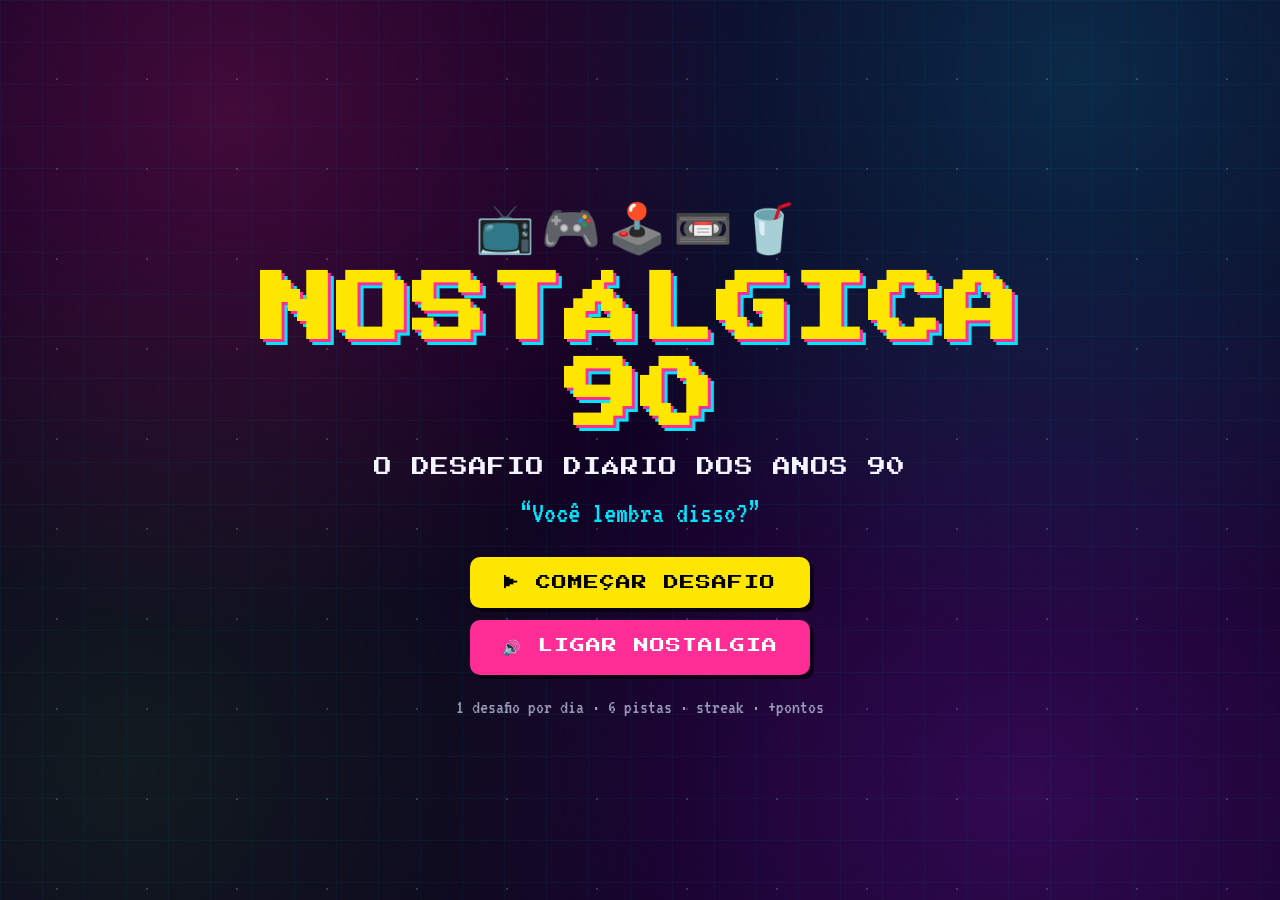
==== index.html @ d2daff8e "Evolucao Nostalgica 90: SPA completa, desafios.json fonte unica, Museu, audio, PWA, hero" ====
<!DOCTYPE html>
<html lang="pt-BR">
<head>
<meta charset="UTF-8">
<meta name="viewport" content="width=device-width, initial-scale=1.0, viewport-fit=cover">
<title>Nostálgica 90 — O desafio diário dos anos 90</title>
<meta name="description" content="Um desafio por dia: descubra o clássico dos anos 90 com o menor número de pistas. Volte todo dia pra manter sua sequência!">
<meta name="theme-color" content="#0d0120">
<meta name="apple-mobile-web-app-capable" content="yes">
<meta name="apple-mobile-web-app-status-bar-style" content="black-translucent">
<meta name="apple-mobile-web-app-title" content="Nostálgica 90">

<meta property="og:type" content="website">
<meta property="og:title" content="Nostálgica 90 — O desafio diário dos anos 90">
<meta property="og:description" content="Você lembra disso? 1 desafio por dia, 6 pistas, streak e muita nostalgia. Volte todo dia!">
<meta property="og:url" content="https://asilva-01.github.io/nostalgica90/">
<meta property="og:image" content="https://asilva-01.github.io/nostalgica90/assets/og-image.png">
<meta property="og:locale" content="pt_BR">
<meta name="twitter:card" content="summary_large_image">
<meta name="twitter:title" content="Nostálgica 90 — O desafio diário dos anos 90">
<meta name="twitter:description" content="Você lembra disso? 1 desafio por dia, 6 pistas, streak e muita nostalgia.">
<meta name="twitter:image" content="https://asilva-01.github.io/nostalgica90/assets/og-image.png">
<link rel="canonical" href="https://asilva-01.github.io/nostalgica90/">
<link rel="icon" type="image/png" href="assets/icons/icon-192.png">
<link rel="apple-touch-icon" href="assets/icons/icon-192.png">
<link rel="manifest" href="manifest.json">

<link rel="preconnect" href="https://fonts.googleapis.com">
<link rel="preconnect" href="https://fonts.gstatic.com" crossorigin>
<link href="https://fonts.googleapis.com/css2?family=Press+Start+2P&family=VT323&display=swap" rel="stylesheet">
<link rel="stylesheet" href="styles.css">
</head>
<body>
<div class="bg"></div>
<div class="bg-grid"></div>
<div class="bg-pixel"></div>

<!-- LOADING VHS -->
<div class="loading" id="loading">
  <div class="loading-conteudo">
    <div class="titulo">NOSTÁLGICA 90</div>
    <div class="sub">Carregando fita...</div>
    <div class="loading-barra"><div id="loadingBarra"></div></div>
    <div class="dica">📼 “Pelo” nos anos 90 era normal...</div>
  </div>
</div>

<!-- HERO -->
<section class="hero" id="hero">
  <div class="hero-emojis">📺🎮🕹️📼🥤</div>
  <h1 class="hero-logo">NOSTÁLGICA<br>90</h1>
  <p class="hero-sub">O DESAFIO DIÁRIO DOS ANOS 90</p>
  <p class="hero-tag">“Você lembra disso?”</p>
  <div class="hero-acoes">
    <button class="btn-hero btn-hero-primario" id="btnComecar">▶ COMEÇAR DESAFIO</button>
    <button class="btn-hero btn-hero-som" id="btnSom">🔊 LIGAR NOSTALGIA</button>
  </div>
  <div class="hero-badge">1 desafio por dia · 6 pistas · streak · +pontos</div>
</section>

<!-- APP -->
<main class="app hidden" id="app">
  <header class="topo">
    <div class="topo-logo" id="topoLogo" title="Nostálgica 90">🕹 NOSTÁLGICA</div>
    <div class="topo-controles">
      <button class="icone-btn ativo" id="btnSfxToggle" aria-pressed="true" aria-label="Efeitos sonoros" title="Efeitos">🔔</button>
      <button class="icone-btn" id="btnMusicaToggle" aria-pressed="false" aria-label="Música" title="Música">🎵</button>
      <button class="icone-btn ativo" id="btnCrt" aria-pressed="true" aria-label="Modo 90s" title="90s MODE">📺</button>
    </div>
  </header>

  <div class="stats">
    <div class="stat fogo"><b id="stSeq">0</b><small>🔥 seq</small></div>
    <div class="stat"><b id="stMax">0</b><small>melhor</small></div>
    <div class="stat"><b id="stJog">0</b><small>jogos</small></div>
    <div class="stat"><b id="stVit">0</b><small>acertos</small></div>
    <div class="stat"><b id="stPts">0</b><small>pontos</small></div>
  </div>

  <!-- JOGO -->
  <section class="card" id="secJogo">
    <div class="desafio-cabecalho">
      <span class="desafio-num" id="chaveDesafio">DESAFIO #1</span>
      <span class="cat-pill" id="catPill" style="color:#00e5ff">📺</span>
    </div>
    <div class="challenge-img" id="challengeImg" aria-label="Arte do desafio"></div>
    <div class="pontos-info">
      <span>🎯 Pontos desta pista:</span><span><b id="pontosPossiveis">100</b> pts</span>
    </div>
    <div class="pontos-barra"><div id="pontosBarra"></div></div>
    <div id="listaPistas"></div>

    <div class="feedback" id="respMsg"></div>
    <div class="entrada" id="areaJogo">
      <input type="text" id="campo" placeholder="Sua resposta..." autocomplete="off" autocapitalize="off" maxlength="40" aria-label="Sua resposta">
      <button class="btn btn-verde" onclick="Jogo.enviarResposta()">OK</button>
      <button class="btn btn-pular" onclick="Jogo.pularPista()">Próx. pista ➜</button>
    </div>
    <div class="botoes hidden" id="areaFim"></div>
    <div class="hidden" id="arquivoNav" style="margin-top:10px;text-align:center">
      <button class="btn btn-azul" onclick="Jogo.voltarHoje()">⬅ Voltar pro desafio de hoje</button>
    </div>
  </section>

  <p class="hidden" id="voltarAmanha" style="text-align:center;font-family:var(--font-retro);font-size:20px;color:var(--cinza);margin-bottom:10px">
    ⏰ Amanhã tem um novo desafio. Volte pra não perder a sequência! 🔥
  </p>

  <!-- SEQUÊNCIA -->
  <section class="card secao" id="secSemana">
    <div class="card-titulo">🔥 SUA SEQUÊNCIA</div>
    <div id="semana" class="semana"></div>
  </section>

  <!-- MUSEU -->
  <section class="card secao secao-aberta" id="secMuseu">
    <div class="secao-cab" onclick="Jogo.abrirSecao('secMuseu')">
      <div class="card-titulo" style="margin-bottom:0">🏛️ MUSEU DOS ANOS 90</div>
      <span class="seta">▶</span>
    </div>
    <div class="museu-grid" id="museuGrid" style="margin-top:10px"></div>
    <div class="museu-itens" id="museuItens"></div>
  </section>

  <!-- DESAFIOS ANTERIORES -->
  <section class="card secao" id="secArquivo">
    <div class="secao-cab" onclick="Jogo.abrirSecao('secArquivo')">
      <div class="card-titulo" style="margin-bottom:0">📼 DESAFIOS ANTERIORES</div>
      <span class="seta">▶</span>
    </div>
    <div class="filtros" id="filtros"></div>
    <div class="galeria" id="galeria"></div>
  </section>

  <div class="ad">Espaço reservado pra anúncios (AdSense)</div>
  <div class="rodape">
    <a href="speciais.html">🥊 Speciais</a> · <a href="jogar-de-novo.html">🎮 Jogar de novo</a> · <a href="novelas.html">📺 Novelas</a><br>
    Feito com 💜 e saudade dos anos 90
  </div>
</main>

<!-- MODAL MUSEU -->
<div class="modal-fundo hidden" id="modal" onclick="if(event.target===this)Jogo.fecharModal()">
  <div class="modal">
    <button class="fecha" onclick="Jogo.fecharModal()" aria-label="Fechar">✕</button>
    <div id="modalCorpo"></div>
  </div>
</div>

<div class="toast" id="toast"></div>

<script src="data.js"></script>
<script src="musica.js"></script>
<script src="som.js"></script>
<script src="efeitos.js"></script>
<script src="game.js"></script>
<script>
  if ('serviceWorker' in navigator) {
    window.addEventListener('load', function () {
      navigator.serviceWorker.register('service-worker.js').catch(function () {});
    });
  }
</script>
<script>
(function () {
  function montarMuseuGrid() {
    var box = document.getElementById("museuGrid");
    var dados = window.Dados.listaMuseu();
    box.innerHTML = "";
    dados.forEach(function (g) {
      box.innerHTML += '<div class="museu-cat" onclick="Jogo.mostrarMuseu(\'' + g.cat + '\')"><div class="e">' + g.emoji + '</div><div class="t">' + g.cat + '</div></div>';
    });
  }

  window.Dados.carregar().then(function () {
    montarMuseuGrid();
    window.Jogo.mostrarMuseu();
    window.Jogo.mostrarGaleria("TODOS");
    window.NostalgicaInit();
    // loading -> some
    var barra = document.getElementById("loadingBarra");
    barra.style.width = "100%";
    setTimeout(function () {
      var l = document.getElementById("loading");
      l.classList.add("sai");
      setTimeout(function () { l.remove(); }, 450);
    }, 350);
  });
})();
</script>
</body>
</html>
---- styles.css ----
/* ============================================================
   NOSTÁLGICA 90 — design system
   90s + brasileiro + nostálgico + moderno + premium
   ============================================================ */
:root {
  --bg: #0d0120;
  --bg2: #1a0b33;
  --roxo: #b026ff;
  --magenta: #ff2d95;
  --azul: #00e5ff;
  --verde: #39ff14;
  --amarelo: #ffe600;
  --branco: #f4f4ff;
  --cinza: #9a9ab8;
  --crt-risco: rgba(0, 0, 0, 0.22);
  --font-display: 'Press Start 2P', 'Courier New', monospace;
  --font-retro: 'VT323', 'Courier New', monospace;
  --font-ui: 'Segoe UI', system-ui, -apple-system, Roboto, sans-serif;
  --sombra-neon: 0 0 12px rgba(0, 229, 255, 0.35);
}

* { margin: 0; padding: 0; box-sizing: border-box; }
html { -webkit-text-size-adjust: 100%; }
html, body { height: 100%; }
body {
  font-family: var(--font-ui);
  background: var(--bg);
  color: var(--branco);
  overflow-x: hidden;
  line-height: 1.45;
}
body.sem-crt .camada-crt, body.sem-crt .scanlines { display: none; }

a { color: var(--azul); text-decoration: none; }
a:hover { text-decoration: underline; }
.hidden { display: none !important; }
button { font-family: inherit; }

/* ---------- BACKGROUND em camadas ---------- */
.bg { position: fixed; inset: 0; z-index: -3; background: var(--bg); }
.bg::before {
  content: ""; position: absolute; inset: 0;
  background:
    radial-gradient(circle at 18% 12%, rgba(255, 45, 149, 0.22), transparent 40%),
    radial-gradient(circle at 84% 8%, rgba(0, 229, 255, 0.18), transparent 42%),
    radial-gradient(circle at 80% 88%, rgba(176, 38, 255, 0.22), transparent 45%),
    radial-gradient(circle at 10% 85%, rgba(57, 255, 20, 0.10), transparent 40%);
}
.bg-grid {
  position: fixed; inset: 0; z-index: -2; opacity: 0.35;
  background-image:
    linear-gradient(rgba(0, 229, 255, 0.12) 1px, transparent 1px),
    linear-gradient(90deg, rgba(0, 229, 255, 0.12) 1px, transparent 1px);
  background-size: 42px 42px;
}
.bg-pixel {
  position: fixed; inset: 0; z-index: -1; opacity: 0.5; pointer-events: none;
  background-image: radial-gradient(circle, rgba(255, 255, 255, 0.35) 1px, transparent 1.5px);
  background-size: 90px 90px;
  background-position: 12px 34px, 60px 20px;
  animation: flutuar 26s linear infinite;
}
@keyframes flutuar { from { background-position: 12px 34px, 60px 20px; } to { background-position: -78px -26px, -30px -40px; } }
.scanlines {
  position: fixed; inset: 0; z-index: 40; pointer-events: none;
  background: repeating-linear-gradient(0deg, var(--crt-risco) 0 1px, transparent 1px 3px);
  opacity: 0.35;
}
.vignette {
  position: fixed; inset: 0; z-index: 41; pointer-events: none;
  background: radial-gradient(ellipse at center, transparent 55%, rgba(0, 0, 0, 0.55) 100%);
}
.camada-crt {
  position: fixed; inset: 0; z-index: 39; pointer-events: none;
  background: repeating-linear-gradient(90deg, rgba(255, 45, 149, 0.03) 0 2px, transparent 2px 6px);
  mix-blend-mode: screen; opacity: 0.4;
}

/* ---------- LOADING VHS ---------- */
.loading {
  position: fixed; inset: 0; z-index: 2000; display: flex; align-items: center; justify-content: center;
  background: var(--bg); transition: opacity 0.4s;
}
.loading.sai { opacity: 0; pointer-events: none; }
.loading-conteudo { text-align: center; font-family: var(--font-display); width: min(320px, 82vw); }
.loading-conteudo .titulo { font-size: 20px; color: var(--amarelo); text-shadow: 2px 2px 0 var(--magenta); line-height: 1.6; margin-bottom: 14px; }
.loading-conteudo .sub { font-family: var(--font-retro); font-size: 22px; color: var(--azul); margin-bottom: 12px; }
.loading-barra {
  height: 18px; border: 2px solid var(--azul); border-radius: 6px; overflow: hidden;
  background: rgba(0, 0, 0, 0.5); box-shadow: var(--sombra-neon);
}
.loading-barra > div {
  height: 100%; width: 0; background: linear-gradient(90deg, var(--magenta), var(--amarelo), var(--verde));
  transition: width 0.3s;
}
.loading-conteudo .dica { font-family: var(--font-retro); font-size: 18px; color: var(--cinza); margin-top: 10px; }

/* ---------- HERO ---------- */
.hero {
  min-height: 100dvh; display: flex; flex-direction: column; align-items: center; justify-content: center;
  text-align: center; padding: 24px 16px; position: relative;
}
.hero-logo {
  font-family: var(--font-display);
  font-size: clamp(30px, 10vw, 74px);
  color: var(--amarelo);
  text-shadow: 3px 3px 0 var(--magenta), 6px 6px 0 var(--azul);
  line-height: 1.15; letter-spacing: 2px;
  animation: logoBrilho 2.4s ease-in-out infinite;
}
@keyframes logoBrilho { 0%,100% { filter: brightness(1); } 50% { filter: brightness(1.22); } }
.hero-sub {
  font-family: var(--font-display); font-size: clamp(11px, 3.4vw, 18px);
  color: var(--branco); margin-top: 14px; letter-spacing: 1px;
}
.hero-tag { font-family: var(--font-retro); font-size: clamp(20px, 5vw, 30px); color: var(--azul); margin-top: 12px; }
.hero-emojis { font-size: clamp(30px, 8vw, 48px); margin: 16px 0 6px; letter-spacing: 6px; }
.hero-acoes { display: grid; gap: 12px; width: min(340px, 88vw); margin-top: 22px; }
.btn-hero {
  font-family: var(--font-display); font-size: clamp(12px, 3vw, 15px);
  border: none; border-radius: 10px; padding: 18px 12px; cursor: pointer;
  text-transform: uppercase; letter-spacing: 1px; width: 100%;
  box-shadow: 4px 4px 0 rgba(0, 0, 0, 0.6); transition: transform 0.08s;
}
.btn-hero:active { transform: translate(2px, 2px); box-shadow: 2px 2px 0 rgba(0, 0, 0, 0.6); }
.btn-hero-primario { background: var(--amarelo); color: #000; }
.btn-hero-som { background: var(--magenta); color: #fff; }
.hero-badge { font-family: var(--font-retro); font-size: 20px; color: var(--cinza); margin-top: 18px; }

/* ---------- APP SHELL ---------- */
.app { max-width: 720px; margin: 0 auto; padding: 14px 14px 70px; }
.topo { display: flex; align-items: center; justify-content: space-between; gap: 8px; margin-bottom: 10px; flex-wrap: wrap; }
.topo-logo {
  font-family: var(--font-display); font-size: clamp(12px, 3vw, 18px);
  color: var(--amarelo); text-shadow: 2px 2px 0 var(--magenta); cursor: pointer; line-height: 1.2;
}
.topo-controles { display: flex; gap: 6px; align-items: center; }
.icone-btn {
  width: 42px; height: 42px; border-radius: 10px; border: 2px solid var(--azul);
  background: rgba(0, 0, 0, 0.5); color: var(--branco); font-size: 18px; cursor: pointer;
  display: flex; align-items: center; justify-content: center; box-shadow: 2px 2px 0 var(--magenta);
}
.icone-btn.ativo { border-color: var(--verde); box-shadow: 2px 2px 0 var(--verde); }
.icone-btn[aria-pressed="true"] { border-color: var(--verde); box-shadow: 2px 2px 0 var(--verde); }

/* stats */
.stats { display: flex; gap: 6px; flex-wrap: wrap; margin-bottom: 12px; }
.stat { flex: 1; min-width: 84px; background: rgba(255, 255, 255, 0.06); border: 1px solid rgba(255, 255, 255, 0.16); border-radius: 10px; padding: 6px 8px; text-align: center; }
.stat b { display: block; font-family: var(--font-display); font-size: 17px; color: var(--azul); }
.stat.fogo b { color: var(--amarelo); }
.stat small { font-family: var(--font-retro); font-size: 17px; color: var(--cinza); }

/* ---------- CARDS ---------- */
.card {
  background: rgba(255, 255, 255, 0.05);
  border: 2px solid var(--azul); border-radius: 14px;
  box-shadow: var(--sombra-neon), inset 0 0 30px rgba(0, 0, 0, 0.35);
  padding: 16px; margin-bottom: 14px;
}
.card-titulo {
  font-family: var(--font-display); font-size: clamp(11px, 2.9vw, 15px);
  color: var(--amarelo); text-shadow: 2px 2px 0 var(--magenta); margin-bottom: 10px; line-height: 1.5;
}

/* ---------- CHALLENGE ---------- */
.desafio-cabecalho { display: flex; align-items: center; justify-content: space-between; gap: 8px; flex-wrap: wrap; margin-bottom: 10px; }
.desafio-num { font-family: var(--font-display); font-size: clamp(11px, 2.8vw, 14px); color: var(--magenta); }
.cat-pill {
  font-family: var(--font-retro); font-size: 18px; padding: 2px 12px; border-radius: 20px;
  border: 1px solid currentColor; background: rgba(0, 0, 0, 0.4);
}
.challenge-img {
  position: relative; border-radius: 12px; overflow: hidden; aspect-ratio: 16 / 9;
  display: flex; align-items: center; justify-content: center; margin-bottom: 12px;
  border: 2px solid rgba(255, 255, 255, 0.2);
}
.challenge-img .fundo { position: absolute; inset: 0; opacity: 0.85; }
.challenge-img .emoji { font-size: clamp(56px, 16vw, 110px); position: relative; z-index: 2; filter: drop-shadow(0 4px 0 rgba(0,0,0,0.35)); }
.challenge-img .scan { position: absolute; inset: 0; z-index: 3; background: repeating-linear-gradient(0deg, rgba(0,0,0,0.2) 0 1px, transparent 1px 3px); }
.challenge-img .sinal {
  position: absolute; top: 8px; left: 10px; z-index: 4; font-family: var(--font-display); font-size: 9px;
  color: var(--verde); text-shadow: 1px 1px 0 #000; letter-spacing: 1px;
}
.challenge-img .legenda {
  position: absolute; bottom: 8px; left: 0; right: 0; z-index: 4; text-align: center;
  font-family: var(--font-retro); font-size: 20px; color: #fff;
  background: rgba(0, 0, 0, 0.55); padding: 3px 8px;
}
.challenge-img .fallback {
  position: absolute; inset: 0; z-index: 3; display: flex; flex-direction: column; align-items: center; justify-content: center;
  background: rgba(0, 0, 0, 0.7); font-family: var(--font-display); color: var(--cinza); gap: 8px; font-size: 11px; text-align: center; padding: 12px;
}

/* pistas */
.pista-linha {
  border: 1px dashed rgba(255, 255, 255, 0.3); border-radius: 8px; padding: 8px 10px; margin: 6px 0;
  font-family: var(--font-retro); font-size: clamp(19px, 4.2vw, 25px); line-height: 1.25;
}
.pista-linha .n { color: var(--verde); font-weight: bold; }
.pista-linha.revelada { border-style: solid; border-color: rgba(255, 255, 255, 0.4); background: rgba(255, 255, 255, 0.05); }
.pista-linha.ativa { border-color: var(--amarelo); box-shadow: 0 0 10px rgba(255, 230, 0, 0.3); }
.pista-linha.vencida { border-color: var(--verde); background: rgba(57, 255, 20, 0.12); box-shadow: 0 0 12px rgba(57, 255, 20, 0.4); }
.pista-linha.perdida { border-color: var(--magenta); background: rgba(255, 45, 149, 0.1); }

/* pontos por pista */
.pontos-info { display: flex; align-items: center; justify-content: space-between; gap: 8px; margin: 8px 0; font-family: var(--font-retro); font-size: 19px; color: var(--cinza); }
.pontos-barra { height: 14px; border-radius: 8px; overflow: hidden; background: rgba(255, 255, 255, 0.1); border: 1px solid rgba(255, 255, 255, 0.2); }
.pontos-barra > div { height: 100%; width: 0; background: linear-gradient(90deg, var(--magenta), var(--amarelo), var(--verde)); transition: width 0.4s; }

/* resposta */
.entrada { display: flex; gap: 8px; margin-top: 12px; flex-wrap: wrap; }
.entrada input[type=text] {
  flex: 1; min-width: 150px; font-family: var(--font-retro); font-size: clamp(24px, 5vw, 30px);
  padding: 12px 14px; border-radius: 10px; border: 2px solid var(--roxo);
  background: rgba(0, 0, 0, 0.55); color: #fff; outline: none;
}
.entrada input[type=text]:focus { box-shadow: 0 0 12px rgba(176, 38, 255, 0.6); }
.btn {
  font-family: var(--font-display); font-size: 11px; padding: 13px 12px; border: none; border-radius: 10px;
  cursor: pointer; text-transform: uppercase; letter-spacing: 1px; box-shadow: 3px 3px 0 rgba(0, 0, 0, 0.5);
  min-height: 48px; transition: transform 0.08s;
}
.btn:active { transform: translate(2px, 2px); box-shadow: 1px 1px 0 rgba(0, 0, 0, 0.5); }
.btn:disabled { opacity: 0.4; cursor: not-allowed; transform: none; box-shadow: none; }
.btn-verde { background: var(--verde); color: #000; }
.btn-pular { background: #fff; color: #000; }
.btn-amarelo { background: var(--amarelo); color: #000; }
.btn-magenta { background: var(--magenta); color: #fff; }
.btn-azul { background: var(--azul); color: #000; }
.btn-whats { background: #25d366; color: #fff; }
.btn-telegram { background: #229ed9; color: #fff; }
.botoes { display: grid; gap: 9px; margin-top: 10px; }

/* feedback */
.feedback { text-align: center; padding: 6px 0; min-height: 1.8em; font-family: var(--font-retro); font-size: clamp(21px, 4.6vw, 28px); }
.feedback.certa { color: var(--verde); }
.feedback.errada { color: var(--magenta); }

/* resultado */
.fim-titulo { font-family: var(--font-display); font-size: clamp(13px, 3.4vw, 18px); text-align: center; line-height: 1.6; color: var(--amarelo); text-shadow: 2px 2px 0 var(--magenta); }
.resposta-final { font-family: var(--font-display); text-align: center; font-size: clamp(16px, 4.6vw, 26px); color: var(--verde); text-shadow: 3px 3px 0 rgba(0, 0, 0, 0.6); margin: 12px 0; }
.grid-share { display: flex; justify-content: center; gap: 6px; margin: 10px 0; }
.grid-share span { width: 34px; height: 34px; font-size: 22px; text-align: center; line-height: 34px; }

/* curiosidade "você lembra?" */
.curiosidade { border-left: 4px solid var(--amarelo); background: rgba(255, 230, 0, 0.08); border-radius: 8px; padding: 10px 12px; margin-top: 12px; }
.curiosidade .tag { font-family: var(--font-display); font-size: 10px; color: var(--amarelo); margin-bottom: 4px; }
.curiosidade p { font-family: var(--font-retro); font-size: 21px; line-height: 1.3; }

/* ---------- SEQUÊNCIA ---------- */
.semana { display: grid; grid-template-columns: repeat(7, 1fr); gap: 6px; margin-top: 8px; }
.dia { text-align: center; font-family: var(--font-retro); font-size: 18px; }
.dia b { display: flex; align-items: center; justify-content: center; width: 100%; aspect-ratio: 1; border-radius: 8px; border: 1px solid rgba(255, 255, 255, 0.2); background: rgba(0, 0, 0, 0.4); font-size: 20px; }
.dia.feito b { border-color: var(--verde); color: var(--verde); box-shadow: 0 0 8px rgba(57, 255, 20, 0.4); }
.dia.hoje b { border-color: var(--amarelo); box-shadow: 0 0 8px rgba(255, 230, 0, 0.4); }
.dia.futuro b { opacity: 0.35; }
.dia small { color: var(--cinza); font-size: 14px; }

/* ---------- MUSEU ---------- */
.museu-grid { display: grid; grid-template-columns: repeat(auto-fill, minmax(96px, 1fr)); gap: 8px; }
.museu-cat { border: 1px solid rgba(255, 255, 255, 0.2); border-radius: 10px; padding: 10px 4px; text-align: center; cursor: pointer; background: rgba(0, 0, 0, 0.35); }
.museu-cat:hover { border-color: var(--azul); box-shadow: var(--sombra-neon); }
.museu-cat .e { font-size: 26px; }
.museu-cat .t { font-family: var(--font-retro); font-size: 17px; color: var(--branco); }
.museu-itens { display: grid; grid-template-columns: repeat(auto-fill, minmax(140px, 1fr)); gap: 8px; margin-top: 10px; }
.museu-item { border: 1px solid rgba(255, 255, 255, 0.16); border-radius: 10px; padding: 8px; text-align: center; cursor: pointer; background: rgba(0, 0, 0, 0.3); }
.museu-item:hover { border-color: var(--amarelo); }
.museu-item .e { font-size: 30px; }
.museu-item .t { font-family: var(--font-retro); font-size: 19px; }

/* modal */
.modal-fundo { position: fixed; inset: 0; z-index: 1500; background: rgba(5, 0, 15, 0.85); display: flex; align-items: center; justify-content: center; padding: 18px; }
.modal {
  width: min(420px, 92vw); background: var(--bg2); border: 2px solid var(--magenta); border-radius: 14px;
  padding: 18px; box-shadow: 0 0 30px rgba(255, 45, 149, 0.4); position: relative; max-height: 84vh; overflow: auto;
}
.modal .fecha { position: absolute; top: 8px; right: 10px; background: none; border: none; color: var(--cinza); font-size: 22px; cursor: pointer; }
.modal .arte { font-size: 70px; text-align: center; margin: 10px 0; }
.modal h3 { font-family: var(--font-display); font-size: 14px; text-align: center; color: var(--amarelo); line-height: 1.5; margin-bottom: 6px; }
.modal .ano { text-align: center; font-family: var(--font-retro); font-size: 20px; color: var(--magenta); margin-bottom: 8px; }
.modal p { font-family: var(--font-retro); font-size: 22px; line-height: 1.3; margin-bottom: 8px; }
.modal .curio { border-left: 3px solid var(--verde); padding-left: 10px; color: var(--cinza); font-family: var(--font-retro); font-size: 20px; }
.modal .lembra { text-align: center; font-family: var(--font-display); font-size: 10px; color: var(--verde); margin-top: 10px; }

/* ---------- ARQUIVO / GALERIA ---------- */
.filtros { display: flex; gap: 6px; flex-wrap: wrap; margin-bottom: 10px; }
.filtro { font-family: var(--font-retro); font-size: 17px; border: 1px solid rgba(255, 255, 255, 0.25); background: rgba(0, 0, 0, 0.4); color: var(--branco); border-radius: 20px; padding: 4px 12px; cursor: pointer; }
.filtro.ativo { background: var(--amarelo); color: #000; border-color: var(--amarelo); }
.galeria { display: grid; grid-template-columns: repeat(auto-fill, minmax(120px, 1fr)); gap: 8px; }
.gal-card { border: 1px solid rgba(255, 255, 255, 0.18); border-radius: 10px; padding: 8px; text-align: center; cursor: pointer; background: rgba(0, 0, 0, 0.32); }
.gal-card:hover { border-color: var(--azul); box-shadow: var(--sombra-neon); }
.gal-card .num { font-family: var(--font-display); font-size: 11px; color: var(--magenta); }
.gal-card .e { font-size: 30px; margin: 6px 0; }
.gal-card .cat { font-family: var(--font-retro); font-size: 16px; color: var(--cinza); }
.gal-card .res { font-family: var(--font-retro); font-size: 18px; }
.gal-card .res.certa { color: var(--verde); }
.gal-card .res.nao { color: var(--magenta); }

/* ---------- COMPARTILHAR ---------- */
.share-grid { display: grid; grid-template-columns: repeat(auto-fit, minmax(120px, 1fr)); gap: 8px; }

/* ---------- GLITCH / EFEITOS ---------- */
@keyframes glitchLinha {
  0% { transform: translate(0); filter: none; }
  20% { transform: translate(-4px, 2px); filter: hue-rotate(40deg); }
  40% { transform: translate(4px, -2px); }
  60% { transform: translate(-2px, 0); filter: none; }
  80% { transform: translate(2px, 2px); }
  100% { transform: translate(0); }
}
.glitch { animation: glitchLinha 0.4s steps(3) 1; }
@keyframes canal {
  0% { transform: translateX(-30%) scaleY(0.3); opacity: 0.2; }
  60% { transform: translateX(12%) scaleY(1.4); opacity: 0.6; }
  100% { transform: none; opacity: 1; }
}
.troca-canal { animation: canal 0.35s ease-out 1; }
@keyframes pisca { 50% { opacity: 0.3; } }
.pisca { animation: pisca 0.7s steps(2) infinite; }

/* confete canvas */
#confete { position: fixed; inset: 0; z-index: 1600; pointer-events: none; }

/* toast */
.toast { position: fixed; left: 50%; bottom: 20px; transform: translateX(-50%); z-index: 1700; background: #000; border: 2px solid var(--verde); color: var(--verde); padding: 10px 16px; font-family: var(--font-retro); font-size: 20px; border-radius: 8px; opacity: 0; transition: opacity 0.3s; pointer-events: none; }
.toast.show { opacity: 1; }

/* footer */
.rodape { margin-top: 16px; text-align: center; font-size: 14px; color: var(--cinza); line-height: 1.6; font-family: var(--font-ui); }

/* ad placeholder */
.ad { margin: 16px auto; text-align: center; border: 2px dashed rgba(255, 255, 255, 0.2); border-radius: 10px; padding: 10px; font-size: 13px; color: rgba(255, 255, 255, 0.4); }

/* seções colapsáveis */
.secao-margem { margin-top: 16px; }
.secao-cab { display: flex; align-items: center; justify-content: space-between; cursor: pointer; }
.secao-cab .seta { transition: transform 0.2s; }
.secao-aberta .secao-cab .seta { transform: rotate(90deg); }

/* acessibilidade / redução de movimento */
:focus-visible { outline: 3px solid var(--amarelo); outline-offset: 2px; }
@media (prefers-reduced-motion: reduce) {
  *, *::before, *::after { animation: none !important; transition: none !important; }
  .hero-logo { animation: none; }
}
@media (min-width: 480px) { .app { padding-left: 18px; padding-right: 18px; } }
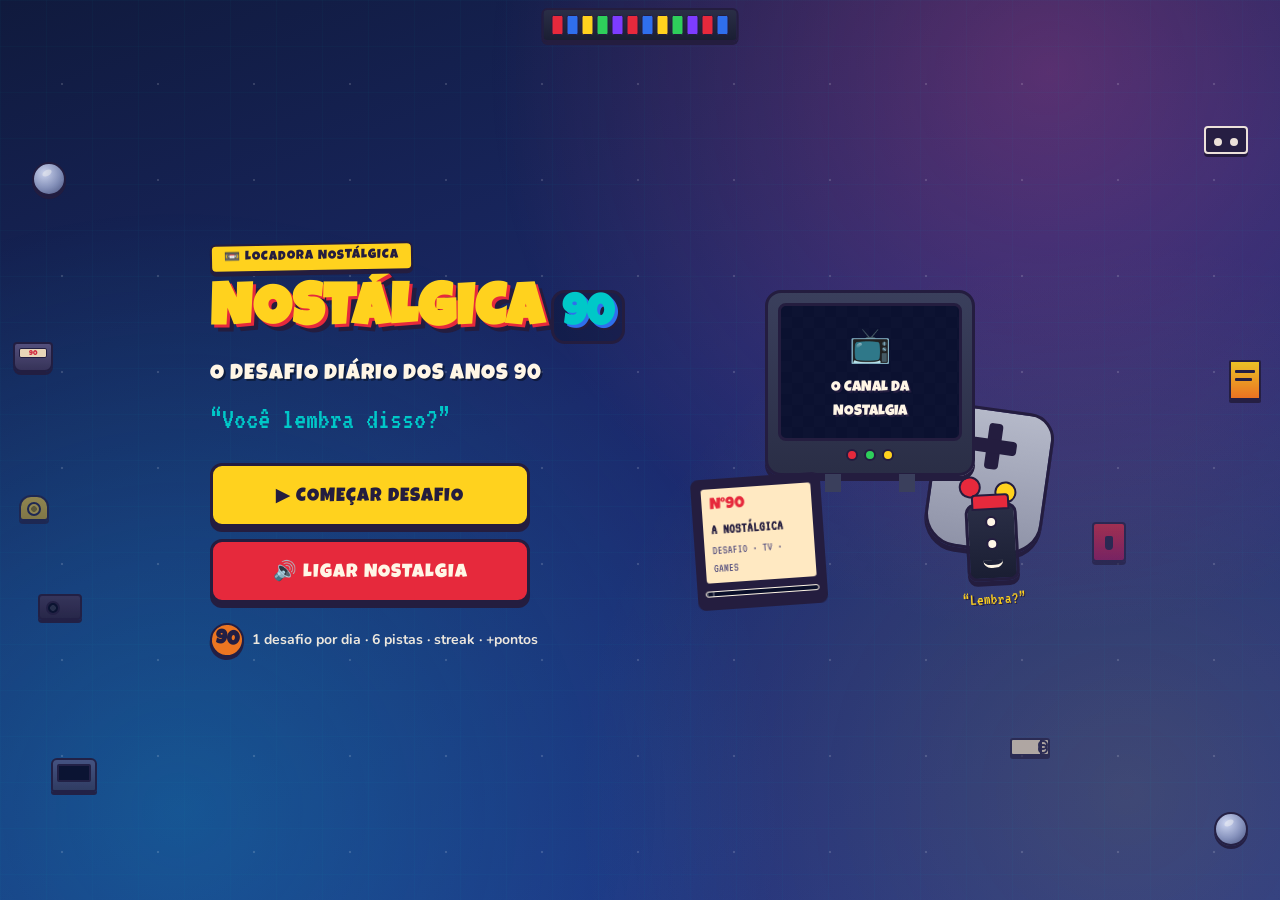
==== commit 30a9880c: "Vitrine local: hero CRT/VHS, arte procedural e sem placeholder de anuncio. Nao gera imagem e nao alt" ====
--- a/index.html
+++ b/index.html
@@ -27,13 +27,33 @@
 
 <link rel="preconnect" href="https://fonts.googleapis.com">
 <link rel="preconnect" href="https://fonts.gstatic.com" crossorigin>
-<link href="https://fonts.googleapis.com/css2?family=Press+Start+2P&family=VT323&display=swap" rel="stylesheet">
+<link href="https://fonts.googleapis.com/css2?family=Luckiest+Guy&family=Nunito:wght@400;700;800&family=VT323&display=swap" rel="stylesheet">
 <link rel="stylesheet" href="styles.css">
 </head>
 <body>
 <div class="bg"></div>
 <div class="bg-grid"></div>
 <div class="bg-pixel"></div>
+
+<!-- AMBIENTE: universo de memórias 90s (camada fixa, atrás de tudo) -->
+<div class="ambiente" aria-hidden="true">
+  <div class="amb-prateleira">
+    <span class="vhs-mini c1"></span><span class="vhs-mini c2"></span><span class="vhs-mini c3"></span>
+    <span class="vhs-mini c4"></span><span class="vhs-mini c5"></span><span class="vhs-mini c1"></span>
+    <span class="vhs-mini c2"></span><span class="vhs-mini c3"></span><span class="vhs-mini c4"></span>
+    <span class="vhs-mini c5"></span><span class="vhs-mini c1"></span><span class="vhs-mini c2"></span>
+  </div>
+  <div class="memo memo-cd amb-1"><span class="cd-reflexo"></span></div>
+  <div class="memo memo-cartucho amb-2"><span class="cart-rotulo">90</span></div>
+  <div class="memo memo-cassete amb-3"><span class="cas-carretel a"></span><span class="cas-carretel b"></span></div>
+  <div class="memo memo-telefone amb-4"><span class="tel-disco"></span></div>
+  <div class="memo memo-computador amb-5"><span class="comp-tela"></span></div>
+  <div class="memo memo-revista amb-6"><span class="rev-linha a"></span><span class="rev-linha b"></span></div>
+  <div class="memo memo-ingresso amb-7"><span class="ing-perfurada"></span></div>
+  <div class="memo memo-camera amb-8"><span class="cam-lente"></span></div>
+  <div class="memo memo-cd amb-9"><span class="cd-reflexo"></span></div>
+  <div class="memo memo-fliperama amb-10"><span class="flip-joystick"></span></div>
+</div>
 
 <!-- LOADING VHS -->
 <div class="loading" id="loading">
@@ -47,21 +67,84 @@
 
 <!-- HERO -->
 <section class="hero" id="hero">
-  <div class="hero-emojis">📺🎮🕹️📼🥤</div>
-  <h1 class="hero-logo">NOSTÁLGICA<br>90</h1>
-  <p class="hero-sub">O DESAFIO DIÁRIO DOS ANOS 90</p>
-  <p class="hero-tag">“Você lembra disso?”</p>
-  <div class="hero-acoes">
-    <button class="btn-hero btn-hero-primario" id="btnComecar">▶ COMEÇAR DESAFIO</button>
-    <button class="btn-hero btn-hero-som" id="btnSom">🔊 LIGAR NOSTALGIA</button>
-  </div>
-  <div class="hero-badge">1 desafio por dia · 6 pistas · streak · +pontos</div>
+  <div class="hero-inner">
+
+    <!-- ESQUERDA: texto e CTA -->
+    <div class="hero-texto">
+      <div class="hero-selo" aria-hidden="true">📼 LOCADORA NOSTÁLGICA</div>
+      <h1 class="hero-logo">
+        <span class="hero-logo-linha">NOSTÁLGICA</span>
+        <span class="hero-logo-num">90</span>
+      </h1>
+      <p class="hero-sub">O DESAFIO DIÁRIO DOS ANOS 90</p>
+      <p class="hero-tag">“Você lembra disso?”</p>
+      <div class="hero-acoes">
+        <button class="btn-hero btn-hero-primario" id="btnComecar">▶ COMEÇAR DESAFIO</button>
+        <button class="btn-hero btn-hero-som" id="btnSom">🔊 LIGAR NOSTALGIA</button>
+      </div>
+      <div class="hero-badge">
+        <span class="selo-90">90</span>
+        <span>1 desafio por dia · 6 pistas · streak · +pontos</span>
+      </div>
+    </div>
+
+    <!-- DIREITA: composição visual (TV CRT + VHS + controle + personagem) -->
+    <div class="hero-cena" aria-hidden="true">
+      <div class="cena-tv">
+        <div class="cena-tv-carcaca">
+          <div class="cena-tela">
+            <div class="cena-estatica"></div>
+            <div class="cena-tela-conteudo">
+              <span class="cena-tela-num">📺</span>
+              <span class="cena-tela-texto">O CANAL DA<br>NOSTALGIA</span>
+            </div>
+          </div>
+          <div class="cena-botoes-tv">
+            <span class="tv-botao-vermelho"></span>
+            <span class="tv-botao-verde"></span>
+            <span class="tv-botao-amarelo"></span>
+          </div>
+        </div>
+        <div class="cena-tv-perna"></div>
+      </div>
+
+      <div class="cena-vhs">
+        <div class="cena-vhs-rotulo">
+          <span class="cena-vhs-logo">N°90</span>
+          <span class="cena-vhs-titulo">A NOSTÁLGICA</span>
+          <span class="cena-vhs-genero">DESAFIO · TV · GAMES</span>
+        </div>
+        <div class="cena-vhs-fita" aria-hidden="true"></div>
+      </div>
+
+      <div class="cena-controle" aria-hidden="true">
+        <div class="controle-corpo">
+          <div class="controle-direcional"></div>
+          <div class="controle-botoes"><span class="bot-a"></span><span class="bot-b"></span></div>
+          <div class="controle-select">SELECT<br>START</div>
+        </div>
+      </div>
+
+      <div class="cena-mascote" aria-hidden="true">
+        <div class="mascote-corpo">
+          <div class="mascote-olho esq"></div>
+          <div class="mascote-olho dir"></div>
+          <div class="mascote-boca"></div>
+        </div>
+        <div class="mascote-legenda">“Lembra?”</div>
+      </div>
+    </div>
+
+  </div>
 </section>
 
 <!-- APP -->
 <main class="app hidden" id="app">
   <header class="topo">
-    <div class="topo-logo" id="topoLogo" title="Nostálgica 90">🕹 NOSTÁLGICA</div>
+    <div class="topo-logo" id="topoLogo" title="Nostálgica 90"><span class="topo-logo-icone">📺</span><span class="topo-logo-txt">NOSTÁLGICA</span><span class="topo-logo-90">90</span></div>
+    <div class="topo-canal" aria-hidden="true">
+      <span class="canal-ch">CH 90</span><span class="canal-sep">·</span><span class="canal-no-ar">NO AR</span>
+    </div>
     <div class="topo-controles">
       <button class="icone-btn ativo" id="btnSfxToggle" aria-pressed="true" aria-label="Efeitos sonoros" title="Efeitos">🔔</button>
       <button class="icone-btn" id="btnMusicaToggle" aria-pressed="false" aria-label="Música" title="Música">🎵</button>
@@ -69,71 +152,119 @@
     </div>
   </header>
 
-  <div class="stats">
-    <div class="stat fogo"><b id="stSeq">0</b><small>🔥 seq</small></div>
-    <div class="stat"><b id="stMax">0</b><small>melhor</small></div>
-    <div class="stat"><b id="stJog">0</b><small>jogos</small></div>
-    <div class="stat"><b id="stVit">0</b><small>acertos</small></div>
-    <div class="stat"><b id="stPts">0</b><small>pontos</small></div>
-  </div>
-
-  <!-- JOGO -->
-  <section class="card" id="secJogo">
-    <div class="desafio-cabecalho">
-      <span class="desafio-num" id="chaveDesafio">DESAFIO #1</span>
-      <span class="cat-pill" id="catPill" style="color:#00e5ff">📺</span>
-    </div>
-    <div class="challenge-img" id="challengeImg" aria-label="Arte do desafio"></div>
-    <div class="pontos-info">
-      <span>🎯 Pontos desta pista:</span><span><b id="pontosPossiveis">100</b> pts</span>
-    </div>
-    <div class="pontos-barra"><div id="pontosBarra"></div></div>
-    <div id="listaPistas"></div>
-
-    <div class="feedback" id="respMsg"></div>
-    <div class="entrada" id="areaJogo">
-      <input type="text" id="campo" placeholder="Sua resposta..." autocomplete="off" autocapitalize="off" maxlength="40" aria-label="Sua resposta">
-      <button class="btn btn-verde" onclick="Jogo.enviarResposta()">OK</button>
-      <button class="btn btn-pular" onclick="Jogo.pularPista()">Próx. pista ➜</button>
-    </div>
-    <div class="botoes hidden" id="areaFim"></div>
-    <div class="hidden" id="arquivoNav" style="margin-top:10px;text-align:center">
-      <button class="btn btn-azul" onclick="Jogo.voltarHoje()">⬅ Voltar pro desafio de hoje</button>
-    </div>
-  </section>
-
-  <p class="hidden" id="voltarAmanha" style="text-align:center;font-family:var(--font-retro);font-size:20px;color:var(--cinza);margin-bottom:10px">
-    ⏰ Amanhã tem um novo desafio. Volte pra não perder a sequência! 🔥
-  </p>
-
-  <!-- SEQUÊNCIA -->
-  <section class="card secao" id="secSemana">
-    <div class="card-titulo">🔥 SUA SEQUÊNCIA</div>
-    <div id="semana" class="semana"></div>
-  </section>
-
-  <!-- MUSEU -->
-  <section class="card secao secao-aberta" id="secMuseu">
-    <div class="secao-cab" onclick="Jogo.abrirSecao('secMuseu')">
-      <div class="card-titulo" style="margin-bottom:0">🏛️ MUSEU DOS ANOS 90</div>
-      <span class="seta">▶</span>
-    </div>
-    <div class="museu-grid" id="museuGrid" style="margin-top:10px"></div>
-    <div class="museu-itens" id="museuItens"></div>
-  </section>
-
-  <!-- DESAFIOS ANTERIORES -->
-  <section class="card secao" id="secArquivo">
-    <div class="secao-cab" onclick="Jogo.abrirSecao('secArquivo')">
-      <div class="card-titulo" style="margin-bottom:0">📼 DESAFIOS ANTERIORES</div>
-      <span class="seta">▶</span>
-    </div>
-    <div class="filtros" id="filtros"></div>
-    <div class="galeria" id="galeria"></div>
-  </section>
-
-  <div class="ad">Espaço reservado pra anúncios (AdSense)</div>
+  <!-- PLACAR DE AUDITÓRIO (faixa LED única) -->
+  <div class="placar">
+    <span class="placar-rotulo">🏆 PLACAR DE HOJE</span>
+    <div class="placar-led">
+      <span class="led-pts"><b id="stPts">0</b><small>PTS</small></span>
+      <span class="led-sep"></span>
+      <span class="led-item fogo"><b id="stSeq">0</b><small>SEQ</small></span>
+      <span class="led-item"><b id="stMax">0</b><small>MELHOR</small></span>
+      <span class="led-item"><b id="stJog">0</b><small>JOGOS</small></span>
+      <span class="led-item"><b id="stVit">0</b><small>ACERTOS</small></span>
+    </div>
+  </div>
+
+  <!-- DESAFIO DE HOJE = PROGRAMA NO AR (TV CRT) -->
+  <div class="app-corpo">
+    <div class="app-coluna">
+      <div class="tv-shell" id="secJogo">
+        <div class="tv-cabeca">
+          <span class="tv-etiqueta">PROGRAMAÇÃO DE HOJE</span>
+          <span class="desafio-num" id="chaveDesafio">DESAFIO #1</span>
+        </div>
+        <div class="tv-carcaca">
+          <div class="tv-tela">
+            <div class="tv-bug">
+              <span class="tv-bug-ao-vivo">● AO VIVO</span>
+              <span class="tv-bug-ch">CH 90</span>
+              <span class="tv-bug-rec">REC ●</span>
+            </div>
+            <div class="desafio-cabecalho">
+              <span class="cat-pill" id="catPill" style="color:#00e5ff">📺</span>
+            </div>
+            <div class="challenge-img" id="challengeImg" aria-label="Arte do desafio"></div>
+            <div class="pontos-info">
+              <span>🎯 Pontos desta pista:</span><span><b id="pontosPossiveis">100</b> pts</span>
+            </div>
+            <div class="pontos-barra"><div id="pontosBarra"></div></div>
+            <div id="listaPistas"></div>
+
+            <div class="feedback" id="respMsg"></div>
+            <div class="entrada" id="areaJogo">
+              <input type="text" id="campo" placeholder="Sua resposta..." autocomplete="off" autocapitalize="off" maxlength="40" aria-label="Sua resposta">
+              <button class="btn btn-verde" onclick="Jogo.enviarResposta()">OK</button>
+              <button class="btn btn-pular" onclick="Jogo.pularPista()">Próx. pista ➜</button>
+            </div>
+            <div class="botoes hidden" id="areaFim"></div>
+            <div class="hidden" id="arquivoNav" style="margin-top:10px;text-align:center">
+              <button class="btn btn-azul" onclick="Jogo.voltarHoje()">⬅ Voltar pro desafio de hoje</button>
+            </div>
+          </div>
+          <div class="tv-painel">
+            <div class="tv-botoes-fisicos">
+              <span class="tv-fisico on"></span>
+              <span class="tv-fisico ch"></span>
+              <span class="tv-fisico vol"></span>
+            </div>
+            <span class="tv-marca">NOSTÁLGICA 90</span>
+          </div>
+        </div>
+        <div class="tv-perna"></div>
+      </div>
+
+      <p class="hidden" id="voltarAmanha" style="text-align:center;font-family:var(--font-display);font-size:15px;color:var(--amarelo);margin-bottom:10px;text-shadow:1px 1px 0 rgba(0,0,0,0.4)">
+        ⏰ Amanhã tem um novo desafio. Volte pra não perder a sequência! 🔥
+      </p>
+    </div>
+
+    <div class="app-coluna">
+      <!-- CENAS DE MEMÓRIA (PILOTO 2I-E) -->
+      <section class="card card-secundario secao secao-aberta" id="secCenas">
+        <div class="secao-cab" onclick="Jogo.abrirSecao('secCenas')">
+          <div class="card-titulo" style="margin-bottom:0">📼 CENAS DE MEMÓRIA</div>
+          <span class="seta">▶</span>
+        </div>
+        <p class="cenas-tag">Entre em um lugar dos anos 90 e encontre as memórias.</p>
+        <div class="cenas-grid" id="cenasGrid"></div>
+        <div class="cena" id="cenaVisor" aria-label="Cena de memória"></div>
+      </section>
+
+      <!-- GRADE SEMANAL (streak) -->
+      <section class="card card-secundario secao" id="secSemana">
+        <div class="secao-cab" onclick="Jogo.abrirSecao('secSemana')">
+          <div class="card-titulo" style="margin-bottom:0">🔥 SUA SEQUÊNCIA</div>
+          <span class="seta">▶</span>
+        </div>
+        <div id="semana" class="semana"></div>
+      </section>
+
+      <!-- MUSEU DOS ANOS 90 (álbum de memórias) -->
+      <section class="card card-secundario secao" id="secMuseu">
+        <div class="secao-cab" onclick="Jogo.abrirSecao('secMuseu')">
+          <div class="card-titulo" style="margin-bottom:0">🏛️ MUSEU DOS ANOS 90</div>
+          <span class="seta">▶</span>
+        </div>
+        <p class="museu-tag">Colecione memórias de uma década inesquecível.</p>
+        <div class="museu-grid" id="museuGrid" style="margin-top:10px"></div>
+        <div class="museu-itens" id="museuItens"></div>
+      </section>
+
+      <!-- ARQUIVO DA NOSTALGIA (programas anteriores) -->
+      <section class="card card-secundario secao" id="secArquivo">
+        <div class="secao-cab" onclick="Jogo.abrirSecao('secArquivo')">
+          <div class="card-titulo" style="margin-bottom:0">📼 ARQUIVO DA NOSTALGIA</div>
+          <span class="seta">▶</span>
+        </div>
+        <p class="museu-tag">Reveja os desafios dos dias anteriores.</p>
+        <div class="filtros" id="filtros"></div>
+        <div class="galeria" id="galeria"></div>
+      </section>
+    </div>
+  </div>
+
   <div class="rodape">
+    <span class="rodape-sigla">NOSTÁLGICA 90 · CANAL DA NOSTALGIA</span><br>
     <a href="speciais.html">🥊 Speciais</a> · <a href="jogar-de-novo.html">🎮 Jogar de novo</a> · <a href="novelas.html">📺 Novelas</a><br>
     Feito com 💜 e saudade dos anos 90
   </div>
@@ -150,6 +281,9 @@
 <div class="toast" id="toast"></div>
 
 <script src="data.js"></script>
+<script src="artes.js"></script>
+<script src="museu-artes.js"></script>
+<script src="cenas.js"></script>
 <script src="musica.js"></script>
 <script src="som.js"></script>
 <script src="efeitos.js"></script>
@@ -163,29 +297,148 @@
 </script>
 <script>
 (function () {
+  function tem(fn) { return typeof fn === "function"; }
+
   function montarMuseuGrid() {
     var box = document.getElementById("museuGrid");
+    if (!box) return;
+    if (!window.Dados || !tem(window.Dados.listaMuseu)) {
+      console.warn("[BOOT] Dados.listaMuseu indisponível — pulando museu.");
+      return;
+    }
     var dados = window.Dados.listaMuseu();
     box.innerHTML = "";
     dados.forEach(function (g) {
-      box.innerHTML += '<div class="museu-cat" onclick="Jogo.mostrarMuseu(\'' + g.cat + '\')"><div class="e">' + g.emoji + '</div><div class="t">' + g.cat + '</div></div>';
+      var cls = "cat-" + g.cat.replace(/\s+/g, "");
+      var qt = g.itens ? g.itens.length : 0;
+      box.innerHTML += '<div class="museu-cat ' + cls + '" onclick="Jogo.mostrarMuseu(\'' + g.cat + '\')"><div class="e">' + g.emoji + '</div><div class="t">' + g.cat + '</div><div class="qt">' + qt + ' itens</div></div>';
     });
   }
 
-  window.Dados.carregar().then(function () {
-    montarMuseuGrid();
-    window.Jogo.mostrarMuseu();
-    window.Jogo.mostrarGaleria("TODOS");
-    window.NostalgicaInit();
-    // loading -> some
+  /* CENAS DE MEMÓRIA (PILOTO 2I-E) */
+  var cenaAtual = null;
+
+  function montarCenasGrid() {
+    var box = document.getElementById("cenasGrid");
+    if (!box) return;
+    if (!window.Dados || !tem(window.Dados.listaCenas)) {
+      console.warn("[BOOT] Dados.listaCenas indisponível — pulando cenas.");
+      return;
+    }
+    if (!window.Cenas) {
+      console.warn("[BOOT] window.Cenas indisponível — pulando cenas.");
+      return;
+    }
+    var cenas = window.Dados.listaCenas();
+    if (!cenas || !cenas.length) return;
+    box.innerHTML = "";
+    cenas.forEach(function (c) {
+      var visual = c.visual || {};
+      box.innerHTML += '<button class="cena-card" onclick="Cenas.abrirCena(\'' + c.id + '\')"><div class="e">📼</div><div class="t">' + c.title + '</div></button>';
+    });
+  }
+
+  function renderCena(id) {
+    var visor = document.getElementById("cenaVisor");
+    if (!visor) return;
+    if (!window.Cenas || !tem(window.Cenas.renderizarCena)) {
+      console.warn("[BOOT] Cenas.renderizarCena indisponível — pulando cena.");
+      return;
+    }
+    cenaAtual = id;
+    visor.innerHTML = window.Cenas.renderizarCena(id);
+    // integra os memory SVGs inline (remove fundo do card, usa scenePosition/sceneLayer)
+    if (window.Cenas && tem(window.Cenas.integrarObjetos)) window.Cenas.integrarObjetos(visor);
+    // delegação de clique nos objetos da cena
+    var objs = visor.querySelectorAll('.cena-objeto');
+    objs.forEach(function (ob) {
+      ob.addEventListener('click', function (ev) {
+        ev.stopPropagation();
+        var mid = ob.getAttribute('data-memoria');
+        if (!window.Dados || !tem(window.Dados.memoriaPorId)) return;
+        var m = window.Dados.memoriaPorId(mid);
+        if (!m) return;
+        if (window.Cenas && tem(window.Cenas.tocarSom)) window.Cenas.tocarSom(m);
+        if (window.Jogo && tem(window.Jogo.abrirMemoria)) window.Jogo.abrirMemoria(m);
+      });
+    });
+  }
+
+  if (window.Cenas) {
+    window.Cenas.abrirCena = function (id) {
+      renderCena(id);
+      if (window.Cenas.tocarSomCena) window.Cenas.tocarSomCena(id);
+    };
+
+    window.Cenas.tocarSomCena = function (id) {
+      if (!window.Dados || !tem(window.Dados.cenaPorId)) return;
+      var c = window.Dados.cenaPorId(id);
+      if (!c) return;
+      // som da primeira memória da cena como ambiente
+      var m = window.Dados.memoriaPorId((c.objects || [])[0]);
+      if (m) window.Cenas.tocarSom(m);
+    };
+  } else {
+    console.warn("[BOOT] window.Cenas indisponível — cenas desabilitadas.");
+  }
+
+  function removerLoading() {
     var barra = document.getElementById("loadingBarra");
-    barra.style.width = "100%";
+    if (barra) barra.style.width = "100%";
     setTimeout(function () {
       var l = document.getElementById("loading");
+      if (!l) return;
       l.classList.add("sai");
-      setTimeout(function () { l.remove(); }, 450);
+      // dispara entrada "ligar TV" no hero
+      var reduzido = window.matchMedia && window.matchMedia('(prefers-reduced-motion: reduce)').matches;
+      var hero = document.getElementById("hero");
+      if (hero) {
+        if (!reduzido) {
+          hero.classList.add("hero-ligando");
+          setTimeout(function () { hero.classList.remove("hero-ligando"); hero.classList.add("hero-pronto"); }, 950);
+        } else {
+          hero.classList.add("hero-pronto");
+        }
+      }
+      setTimeout(function () { if (l && l.parentNode) l.remove(); }, 450);
     }, 350);
-  });
+  }
+
+  function mostrarErroBoot(msg) {
+    var t = document.getElementById("toast");
+    if (t) {
+      t.textContent = msg;
+      t.classList.add("show");
+      clearTimeout(t._t);
+      t._t = setTimeout(function () { t.classList.remove("show"); }, 5000);
+    }
+  }
+
+  if (!window.Dados || !tem(window.Dados.carregar)) {
+    console.error("[BOOT] Dados.carregar indisponível — versão incompatível dos scripts.");
+    mostrarErroBoot("⚠️ Falha ao carregar os dados. Recarregue com Ctrl+F5.");
+    removerLoading();
+  } else {
+    window.Dados.carregar()
+      .then(function () {
+        console.log("[BOOT] Dados carregados com sucesso.");
+        montarMuseuGrid();
+        montarCenasGrid();
+        if (window.Jogo && tem(window.Jogo.mostrarMuseu)) window.Jogo.mostrarMuseu();
+        if (window.Jogo && tem(window.Jogo.mostrarGaleria)) window.Jogo.mostrarGaleria("TODOS");
+        if (tem(window.NostalgicaInit)) window.NostalgicaInit();
+        // abre a primeira cena por padrão
+        var cenas = window.Dados.listaCenas();
+        if (cenas && cenas.length) renderCena(cenas[0].id);
+      })
+      .catch(function (err) {
+        console.error("[BOOT] Erro na inicialização:", err);
+        mostrarErroBoot("⚠️ Algo deu errado ao carregar. Recarregue a página.");
+      })
+      .finally(function () {
+        removerLoading();
+      });
+  }
 })();
 </script>
 </body>
--- a/styles.css
+++ b/styles.css
@@ -1,22 +1,49 @@
 /* ============================================================
-   NOSTÁLGICA 90 — design system
-   90s + brasileiro + nostálgico + moderno + premium
+   NOSTÁLGICA 90 — DESIGN SYSTEM V2
+   Direção: "A TV da sua infância virou um desafio"
+   nostalgia brasileira premium: cores vivas 90s + superfícies
+   claras/médias + sombras duras + neon como ACENTO.
    ============================================================ */
 :root {
-  --bg: #0d0120;
-  --bg2: #1a0b33;
-  --roxo: #b026ff;
-  --magenta: #ff2d95;
-  --azul: #00e5ff;
-  --verde: #39ff14;
-  --amarelo: #ffe600;
-  --branco: #f4f4ff;
-  --cinza: #9a9ab8;
-  --crt-risco: rgba(0, 0, 0, 0.22);
-  --font-display: 'Press Start 2P', 'Courier New', monospace;
+  /* ----- fundo (azul-médio noturno, não preto) ----- */
+  --bg-deep: #101a3d;
+  --bg: #1b2a6b;
+  --bg-mid: #22348a;
+
+  /* ----- superfícies (claras, editoriais) ----- */
+  --superficie: #fff6e6;
+  --superficie-2: #ffe9c2;
+  --texto: #241d3f;
+  --texto-suave: #5a5480;
+
+  /* ----- cores vivas 90s ----- */
+  --vermelho: #e6293c;
+  --amarelo: #ffd21e;
+  --azul: #2f6fed;
+  --verde: #2ecf5b;
+  --laranja: #ff7a1a;
+  --roxo: #7d3cff;
+  --rosa: #ff4d9d;
+  --ciano: #00c8c8;
+
+  /* ----- neon como ACENTO (não dominante) ----- */
+  --neon-azul: #00e5ff;
+  --neon-magenta: #ff2d95;
+  --neon-verde: #39ff14;
+  --neon-amarelo: #ffe600;
+
+  /* ----- tipografia ----- */
+  --font-display: 'Luckiest Guy', 'Segoe UI', system-ui, sans-serif;
   --font-retro: 'VT323', 'Courier New', monospace;
-  --font-ui: 'Segoe UI', system-ui, -apple-system, Roboto, sans-serif;
-  --sombra-neon: 0 0 12px rgba(0, 229, 255, 0.35);
+  --font-ui: 'Nunito', 'Segoe UI', system-ui, -apple-system, Roboto, sans-serif;
+
+  /* ----- bordas / sombras duras ----- */
+  --borda-escura: #241d3f;
+  --sombra-dura: 0 5px 0 #241d3f;
+  --sombra-dura-pequena: 0 3px 0 #241d3f;
+  --raio-card: 16px;
+  --raio-botao: 12px;
+  --crt-risco: rgba(0, 0, 0, 0.14);
 }
 
 * { margin: 0; padding: 0; box-sizing: border-box; }
@@ -25,276 +52,984 @@
 body {
   font-family: var(--font-ui);
   background: var(--bg);
-  color: var(--branco);
+  color: var(--texto);
   overflow-x: hidden;
   line-height: 1.45;
+  background-image: linear-gradient(160deg, var(--bg-deep) 0%, var(--bg) 45%, var(--bg-mid) 100%);
+  background-attachment: fixed;
 }
 body.sem-crt .camada-crt, body.sem-crt .scanlines { display: none; }
 
-a { color: var(--azul); text-decoration: none; }
+a { color: var(--azul); text-decoration: none; font-weight: 700; }
 a:hover { text-decoration: underline; }
 .hidden { display: none !important; }
 button { font-family: inherit; }
 
 /* ---------- BACKGROUND em camadas ---------- */
-.bg { position: fixed; inset: 0; z-index: -3; background: var(--bg); }
+.bg { position: fixed; inset: 0; z-index: -3; background: transparent; }
 .bg::before {
   content: ""; position: absolute; inset: 0;
   background:
-    radial-gradient(circle at 18% 12%, rgba(255, 45, 149, 0.22), transparent 40%),
-    radial-gradient(circle at 84% 8%, rgba(0, 229, 255, 0.18), transparent 42%),
-    radial-gradient(circle at 80% 88%, rgba(176, 38, 255, 0.22), transparent 45%),
-    radial-gradient(circle at 10% 85%, rgba(57, 255, 20, 0.10), transparent 40%);
+    radial-gradient(circle at 82% 8%, rgba(255, 77, 157, 0.28), transparent 42%),
+    radial-gradient(circle at 14% 90%, rgba(0, 229, 255, 0.22), transparent 44%),
+    radial-gradient(circle at 88% 88%, rgba(255, 210, 30, 0.14), transparent 40%);
 }
 .bg-grid {
-  position: fixed; inset: 0; z-index: -2; opacity: 0.35;
+  position: fixed; inset: 0; z-index: -2; opacity: 0.22;
   background-image:
-    linear-gradient(rgba(0, 229, 255, 0.12) 1px, transparent 1px),
-    linear-gradient(90deg, rgba(0, 229, 255, 0.12) 1px, transparent 1px);
-  background-size: 42px 42px;
+    linear-gradient(rgba(0, 200, 200, 0.14) 1px, transparent 1px),
+    linear-gradient(90deg, rgba(0, 200, 200, 0.14) 1px, transparent 1px);
+  background-size: 46px 46px;
 }
 .bg-pixel {
-  position: fixed; inset: 0; z-index: -1; opacity: 0.5; pointer-events: none;
-  background-image: radial-gradient(circle, rgba(255, 255, 255, 0.35) 1px, transparent 1.5px);
-  background-size: 90px 90px;
-  background-position: 12px 34px, 60px 20px;
-  animation: flutuar 26s linear infinite;
-}
-@keyframes flutuar { from { background-position: 12px 34px, 60px 20px; } to { background-position: -78px -26px, -30px -40px; } }
+  position: fixed; inset: 0; z-index: -1; opacity: 0.30; pointer-events: none;
+  background-image: radial-gradient(circle, rgba(255, 255, 255, 0.5) 1px, transparent 1.6px);
+  background-size: 96px 96px;
+  background-position: 14px 36px, 66px 22px;
+  animation: flutuar 30s linear infinite;
+}
+@keyframes flutuar { from { background-position: 14px 36px, 66px 22px; } to { background-position: -82px -60px, -30px -74px; } }
 .scanlines {
   position: fixed; inset: 0; z-index: 40; pointer-events: none;
   background: repeating-linear-gradient(0deg, var(--crt-risco) 0 1px, transparent 1px 3px);
-  opacity: 0.35;
+  opacity: 0.4;
 }
 .vignette {
   position: fixed; inset: 0; z-index: 41; pointer-events: none;
-  background: radial-gradient(ellipse at center, transparent 55%, rgba(0, 0, 0, 0.55) 100%);
+  background: radial-gradient(ellipse at center, transparent 58%, rgba(8, 12, 40, 0.6) 100%);
 }
 .camada-crt {
   position: fixed; inset: 0; z-index: 39; pointer-events: none;
-  background: repeating-linear-gradient(90deg, rgba(255, 45, 149, 0.03) 0 2px, transparent 2px 6px);
-  mix-blend-mode: screen; opacity: 0.4;
+  background: repeating-linear-gradient(90deg, rgba(255, 77, 157, 0.05) 0 2px, transparent 2px 7px);
+  mix-blend-mode: screen; opacity: 0.35;
 }
 
 /* ---------- LOADING VHS ---------- */
 .loading {
   position: fixed; inset: 0; z-index: 2000; display: flex; align-items: center; justify-content: center;
-  background: var(--bg); transition: opacity 0.4s;
+  background: linear-gradient(160deg, var(--bg-deep), var(--bg)); transition: opacity 0.4s;
 }
 .loading.sai { opacity: 0; pointer-events: none; }
-.loading-conteudo { text-align: center; font-family: var(--font-display); width: min(320px, 82vw); }
-.loading-conteudo .titulo { font-size: 20px; color: var(--amarelo); text-shadow: 2px 2px 0 var(--magenta); line-height: 1.6; margin-bottom: 14px; }
-.loading-conteudo .sub { font-family: var(--font-retro); font-size: 22px; color: var(--azul); margin-bottom: 12px; }
+.loading-conteudo { text-align: center; font-family: var(--font-display); width: min(340px, 84vw); }
+.loading-conteudo .titulo {
+  font-size: clamp(26px, 7vw, 38px); color: var(--amarelo); line-height: 1.1; margin-bottom: 10px;
+  text-shadow: 3px 3px 0 var(--vermelho);
+}
+.loading-conteudo .sub { font-family: var(--font-retro); font-size: 22px; color: var(--ciano); margin-bottom: 12px; }
 .loading-barra {
-  height: 18px; border: 2px solid var(--azul); border-radius: 6px; overflow: hidden;
-  background: rgba(0, 0, 0, 0.5); box-shadow: var(--sombra-neon);
+  height: 20px; border: 3px solid var(--texto); border-radius: 8px; overflow: hidden;
+  background: var(--superficie); box-shadow: var(--sombra-dura-pequena);
 }
 .loading-barra > div {
-  height: 100%; width: 0; background: linear-gradient(90deg, var(--magenta), var(--amarelo), var(--verde));
+  height: 100%; width: 0; background: linear-gradient(90deg, var(--vermelho), var(--amarelo), var(--verde));
   transition: width 0.3s;
 }
-.loading-conteudo .dica { font-family: var(--font-retro); font-size: 18px; color: var(--cinza); margin-top: 10px; }
+.loading-conteudo .dica { font-family: var(--font-retro); font-size: 18px; color: var(--superficie); opacity: 0.75; margin-top: 10px; }
 
 /* ---------- HERO ---------- */
 .hero {
-  min-height: 100dvh; display: flex; flex-direction: column; align-items: center; justify-content: center;
-  text-align: center; padding: 24px 16px; position: relative;
-}
-.hero-logo {
+  min-height: 100dvh; display: flex; align-items: center; justify-content: center;
+  padding: 24px 16px; position: relative; color: var(--superficie);
+}
+.hero-inner {
+  display: grid; grid-template-columns: 1fr; gap: 28px; width: 100%; max-width: 860px;
+  align-items: center;
+}
+.hero-texto { text-align: center; }
+.hero-selo {
+  display: inline-block; font-family: var(--font-display); font-size: 13px; letter-spacing: 1px;
+  color: var(--texto); background: var(--amarelo); border: 2px solid var(--texto);
+  border-radius: 6px; padding: 3px 12px; box-shadow: var(--sombra-dura-pequena);
+  margin-bottom: 14px; transform: rotate(-1deg);
+}
+.hero-logo { line-height: 0.95; margin: 0; display: inline-flex; align-items: flex-start; gap: 12px; flex-wrap: wrap; justify-content: center; white-space: nowrap; }
+.hero-logo-linha {
+  display: inline-block; font-family: var(--font-display);
+  font-size: clamp(44px, 12vw, 92px); color: var(--amarelo);
+  text-shadow: 3px 3px 0 var(--vermelho), 7px 7px 0 var(--texto);
+  letter-spacing: 1px; animation: logoBrilho 3s ease-in-out infinite;
+}
+.hero-logo-num {
+  display: inline-flex; align-items: center; justify-content: center;
   font-family: var(--font-display);
-  font-size: clamp(30px, 10vw, 74px);
-  color: var(--amarelo);
-  text-shadow: 3px 3px 0 var(--magenta), 6px 6px 0 var(--azul);
-  line-height: 1.15; letter-spacing: 2px;
-  animation: logoBrilho 2.4s ease-in-out infinite;
-}
-@keyframes logoBrilho { 0%,100% { filter: brightness(1); } 50% { filter: brightness(1.22); } }
+  font-size: clamp(34px, 8vw, 60px); color: var(--ciano);
+  text-shadow: 3px 3px 0 var(--azul), 5px 5px 0 var(--texto);
+  background: rgba(0,0,0,0.25); border: 3px solid var(--texto); border-radius: 14px;
+  padding: 0 10px; line-height: 1.1; margin-top: 8px;
+}
+@media (min-width: 860px) {
+  .hero-logo { justify-content: flex-start; flex-wrap: nowrap; gap: 7px; }
+  .hero-logo-linha { font-size: clamp(38px, 4.6vw, 62px); }
+  .hero-logo-num { font-size: clamp(26px, 3.4vw, 46px); margin-top: 4px; padding: 0 8px; }
+}
+@keyframes logoBrilho { 0%,100% { filter: brightness(1); } 50% { filter: brightness(1.12); } }
 .hero-sub {
-  font-family: var(--font-display); font-size: clamp(11px, 3.4vw, 18px);
-  color: var(--branco); margin-top: 14px; letter-spacing: 1px;
-}
-.hero-tag { font-family: var(--font-retro); font-size: clamp(20px, 5vw, 30px); color: var(--azul); margin-top: 12px; }
-.hero-emojis { font-size: clamp(30px, 8vw, 48px); margin: 16px 0 6px; letter-spacing: 6px; }
-.hero-acoes { display: grid; gap: 12px; width: min(340px, 88vw); margin-top: 22px; }
+  font-family: var(--font-display); font-size: clamp(15px, 4.4vw, 22px);
+  color: var(--superficie); margin-top: 16px; letter-spacing: 1px;
+  text-shadow: 2px 2px 0 rgba(0,0,0,0.4);
+}
+.hero-tag { font-family: var(--font-retro); font-size: clamp(22px, 5.4vw, 30px); color: var(--ciano); margin-top: 6px; }
+.hero-acoes { display: grid; gap: 12px; width: min(320px, 88vw); margin: 22px auto 0; }
 .btn-hero {
-  font-family: var(--font-display); font-size: clamp(12px, 3vw, 15px);
-  border: none; border-radius: 10px; padding: 18px 12px; cursor: pointer;
+  font-family: var(--font-display); font-size: clamp(15px, 3.4vw, 19px);
+  border: 3px solid var(--texto); border-radius: var(--raio-botao); padding: 17px 14px; cursor: pointer;
   text-transform: uppercase; letter-spacing: 1px; width: 100%;
-  box-shadow: 4px 4px 0 rgba(0, 0, 0, 0.6); transition: transform 0.08s;
-}
-.btn-hero:active { transform: translate(2px, 2px); box-shadow: 2px 2px 0 rgba(0, 0, 0, 0.6); }
-.btn-hero-primario { background: var(--amarelo); color: #000; }
-.btn-hero-som { background: var(--magenta); color: #fff; }
-.hero-badge { font-family: var(--font-retro); font-size: 20px; color: var(--cinza); margin-top: 18px; }
+  box-shadow: var(--sombra-dura); transition: transform 0.08s, box-shadow 0.08s;
+}
+.btn-hero:hover { transform: translateY(-3px); box-shadow: 0 8px 0 var(--texto); }
+.btn-hero:active { transform: translateY(3px); box-shadow: 0 2px 0 var(--texto); }
+.btn-hero-primario { background: var(--amarelo); color: var(--texto); }
+.btn-hero-som { background: var(--vermelho); color: var(--superficie); }
+.hero-badge {
+  display: flex; align-items: center; justify-content: center; gap: 8px; flex-wrap: wrap;
+  font-family: var(--font-ui); font-size: 14px; font-weight: 700; color: var(--superficie);
+  opacity: 0.92; margin-top: 20px;
+}
+.selo-90 {
+  font-family: var(--font-display); font-size: 20px; color: var(--texto);
+  background: var(--laranja); border: 2px solid var(--texto); border-radius: 50%;
+  width: 34px; height: 34px; display: inline-flex; align-items: center; justify-content: center;
+  transform: rotate(6deg); box-shadow: var(--sombra-dura-pequena);
+}
+
+/* CENA (direita) */
+.hero-cena {
+  position: relative; width: min(360px, 92vw); margin: 0 auto; height: 340px;
+}
+.cena-tv { position: absolute; top: 10px; left: 50%; transform: translateX(-50%); width: 210px; z-index: 2; }
+.cena-tv-carcaca {
+  background: linear-gradient(180deg, #3a3f5c, #2a2e46); border: 3px solid var(--texto);
+  border-radius: 16px; padding: 10px; box-shadow: var(--sombra-dura);
+}
+.cena-tela {
+  position: relative; aspect-ratio: 4 / 3; background: #0a0f2a; border: 3px solid var(--texto);
+  border-radius: 8px; overflow: hidden; display: flex; align-items: center; justify-content: center;
+}
+.cena-estatica {
+  position: absolute; inset: 0;
+  background: repeating-conic-gradient(#16204a 0% 25%, #0e1640 0% 50%) 0 0/22px 22px;
+  animation: chuvinha 0.7s steps(4) infinite; opacity: 0.25;
+}
+@keyframes chuvinha { 0% { transform: translate(0); } 25% { transform: translate(-2px, 1px); } 50% { transform: translate(2px, -1px); } 75% { transform: translate(-1px, -2px); } 100% { transform: translate(0); } }
+.cena-tela-conteudo { position: relative; z-index: 2; text-align: center; color: var(--amarelo); }
+.cena-tela-num { display: block; font-size: 34px; margin-bottom: 4px; animation: pisca 2.2s steps(2) infinite; }
+.cena-tela-texto { font-family: var(--font-display); font-size: 15px; color: var(--superficie); text-shadow: 2px 2px 0 var(--texto); line-height: 1.2; }
+.cena-botoes-tv { display: flex; gap: 6px; padding: 8px 2px 2px; justify-content: center; }
+.cena-botoes-tv span { width: 12px; height: 12px; border-radius: 50%; border: 2px solid var(--texto); }
+.tv-botao-vermelho { background: var(--vermelho); }
+.tv-botao-verde { background: var(--verde); }
+.tv-botao-amarelo { background: var(--amarelo); }
+.cena-tv-perna { width: 90px; height: 18px; margin: -2px auto 0; background: linear-gradient(90deg, #3a3f5c 0 18%, transparent 18% 82%, #3a3f5c 82%); }
+
+.cena-vhs {
+  position: absolute; left: 4px; bottom: 18px; width: 130px; background: var(--texto);
+  border-radius: 8px; padding: 8px; box-shadow: var(--sombra-dura); transform: rotate(-4deg); z-index: 3;
+}
+.cena-vhs-rotulo {
+  background: var(--superficie-2); border: 2px solid var(--texto); border-radius: 5px; padding: 6px 8px;
+  display: flex; flex-direction: column; gap: 2px; font-family: var(--font-retro);
+}
+.cena-vhs-logo { font-family: var(--font-display); font-size: 16px; color: var(--vermelho); }
+.cena-vhs-titulo { font-size: 14px; color: var(--texto); font-weight: bold; }
+.cena-vhs-genero { font-size: 12px; color: var(--texto-suave); }
+.cena-vhs-fita { height: 6px; margin-top: 6px; background: #0a0f2a; border: 1px solid var(--superficie); border-radius: 3px; position: relative; overflow: hidden; }
+.cena-vhs-fita::after {
+  content: ""; position: absolute; top: 0; bottom: 0; left: -20%; width: 30%;
+  background: repeating-linear-gradient(90deg, transparent 0 4px, rgba(255,255,255,0.25) 4px 6px);
+  animation: fitaAnda 3s linear infinite;
+}
+@keyframes fitaAnda { from { left: -20%; } to { left: 110%; } }
+
+.cena-controle {
+  position: absolute; right: 2px; top: 128px; width: 118px; transform: rotate(8deg); z-index: 1;
+}
+.controle-corpo {
+  background: linear-gradient(180deg, #b5b9c9, #8f93a8); border: 3px solid var(--texto);
+  border-radius: 26px 26px 34px 34px; padding: 12px 10px 14px; box-shadow: var(--sombra-dura);
+}
+.controle-direcional {
+  width: 46px; height: 46px; margin: 0 auto; position: relative;
+}
+.controle-direcional::before, .controle-direcional::after {
+  content: ""; position: absolute; background: var(--texto); border-radius: 4px;
+}
+.controle-direcional::before { left: 50%; top: 0; width: 14px; height: 100%; transform: translateX(-50%); }
+.controle-direcional::after { top: 50%; left: 0; height: 14px; width: 100%; transform: translateY(-50%); }
+.controle-botoes { display: flex; gap: 14px; justify-content: center; margin-top: 10px; }
+.bot-a, .bot-b { width: 22px; height: 22px; border-radius: 50%; border: 2px solid var(--texto); }
+.bot-a { background: var(--vermelho); }
+.bot-b { background: var(--amarelo); }
+.controle-select { font-family: var(--font-display); font-size: 9px; color: var(--texto); text-align: center; margin-top: 10px; line-height: 1.3; }
+
+.cena-mascote {
+  position: absolute; right: 26px; bottom: 8px; z-index: 4; text-align: center; transform: rotate(-3deg);
+}
+.mascote-corpo {
+  width: 52px; height: 78px; margin: 0 auto; position: relative;
+  background: linear-gradient(180deg, #2a2e46, #1a1e33); border: 3px solid var(--texto);
+  border-radius: 10px; box-shadow: var(--sombra-dura); display: flex; flex-direction: column; align-items: center; justify-content: center; gap: 10px;
+}
+.mascote-corpo::before { content: ""; position: absolute; top: -12px; left: 50%; transform: translateX(-50%); width: 34px; height: 12px; background: var(--vermelho); border: 2px solid var(--texto); border-radius: 4px 4px 0 0; }
+.mascote-olho { width: 12px; height: 12px; border-radius: 50%; background: var(--superficie); border: 2px solid var(--texto); }
+.mascote-boca { width: 20px; height: 8px; border-bottom: 3px solid var(--superficie); border-radius: 0 0 12px 12px; }
+.mascote-legenda { font-family: var(--font-retro); font-size: 17px; color: var(--amarelo); margin-top: 6px; text-shadow: 1px 1px 0 var(--texto); }
+
+/* ============================================================
+   AMBIENTE NOSTÁLGICA 90 (FASE 2I-B.2) — universo fixo
+   Camada atrás de tudo: objetos de memória + prateleira de VHS
+   FUNDO (bg) → AMBIENTE (fixo) → FRENTE (hero/app)
+   ============================================================ */
+.hero { position: relative; overflow: hidden; z-index: 2; }
+.app { position: relative; z-index: 2; }
+.hero-inner { position: relative; z-index: 2; }
+.ambiente {
+  position: fixed; inset: 0; z-index: 1; pointer-events: none; overflow: hidden;
+}
+
+/* prateleira de fitas VHS (topo) */
+.amb-prateleira {
+  position: absolute; top: 8px; left: 50%; transform: translateX(-50%);
+  display: flex; gap: 3px; padding: 5px 8px;
+  background: linear-gradient(180deg, #2a2e46, #1a1e33); border: 2px solid var(--texto);
+  border-radius: 6px; box-shadow: var(--sombra-dura-pequena);
+}
+.vhs-mini {
+  width: 12px; height: 20px; border-radius: 2px;
+  border: 1px solid var(--texto); display: inline-block;
+}
+.vhs-mini.c1 { background: var(--vermelho); }
+.vhs-mini.c2 { background: var(--azul); }
+.vhs-mini.c3 { background: var(--amarelo); }
+.vhs-mini.c4 { background: var(--verde); }
+.vhs-mini.c5 { background: var(--roxo); }
+
+.memo {
+  position: absolute; opacity: 0.9;
+  animation: memoFlutua 9s ease-in-out infinite;
+}
+@keyframes memoFlutua {
+  0%, 100% { transform: translateY(0); }
+  50% { transform: translateY(-8px); }
+}
+
+/* CD */
+.memo-cd {
+  width: 34px; height: 34px; border-radius: 50%;
+  background: radial-gradient(circle at 35% 30%, #dfe6ff 0%, #8f9bc4 55%, #4a5480 100%);
+  border: 2px solid var(--texto); box-shadow: 0 3px 0 var(--texto);
+}
+.cd-reflexo { position: absolute; top: 6px; left: 8px; width: 10px; height: 6px; border-radius: 50%; background: rgba(255,255,255,0.55); transform: rotate(-30deg); }
+
+/* Cartucho */
+.memo-cartucho {
+  width: 40px; height: 30px; background: linear-gradient(180deg, #5a5480, #3a3458);
+  border: 2px solid var(--texto); border-radius: 4px 4px 8px 8px; box-shadow: 0 3px 0 var(--texto);
+}
+.cart-rotulo {
+  position: absolute; top: 4px; left: 4px; right: 4px; height: 10px;
+  background: var(--superficie-2); border: 1px solid var(--texto); border-radius: 2px;
+  font-family: var(--font-display); font-size: 7px; text-align: center; line-height: 10px; color: var(--vermelho);
+}
+
+/* Fita cassete */
+.memo-cassete {
+  width: 44px; height: 28px; background: var(--texto); border: 2px solid var(--superficie);
+  border-radius: 4px; box-shadow: 0 3px 0 rgba(0,0,0,0.5);
+}
+.cas-carretel { position: absolute; top: 8px; width: 12px; height: 12px; border-radius: 50%; background: var(--superficie); border: 2px solid var(--texto); }
+.cas-carretel.a { left: 6px; }
+.cas-carretel.b { right: 6px; }
+
+/* Telefone */
+.memo-telefone {
+  width: 30px; height: 26px; background: linear-gradient(180deg, #e2b93b, #c7a02a);
+  border: 2px solid var(--texto); border-radius: 12px 12px 4px 4px; box-shadow: 0 3px 0 var(--texto);
+}
+.tel-disco { position: absolute; top: 5px; left: 50%; transform: translateX(-50%); width: 14px; height: 14px; border-radius: 50%; border: 2px solid var(--texto); background: radial-gradient(circle, #8a6d14 40%, #e2b93b 42%); }
+
+/* Computador CRT */
+.memo-computador {
+  width: 46px; height: 34px; background: linear-gradient(180deg, #4a5480, #333b5e);
+  border: 2px solid var(--texto); border-radius: 6px 6px 3px 3px; box-shadow: 0 3px 0 var(--texto);
+}
+.comp-tela { position: absolute; top: 4px; left: 4px; right: 4px; height: 18px; background: #0a0f2a; border: 2px solid var(--texto); border-radius: 2px; }
+
+/* Revista */
+.memo-revista {
+  width: 32px; height: 40px; background: linear-gradient(180deg, var(--amarelo), var(--laranja));
+  border: 2px solid var(--texto); border-radius: 2px; box-shadow: 0 3px 0 var(--texto);
+}
+.rev-linha { position: absolute; left: 4px; right: 4px; height: 3px; background: var(--texto); border-radius: 1px; }
+.rev-linha.a { top: 8px; }
+.rev-linha.b { top: 16px; width: 60%; }
+
+/* Ingresso */
+.memo-ingresso {
+  width: 40px; height: 18px; background: var(--superficie-2); border: 2px solid var(--texto);
+  border-radius: 3px; box-shadow: 0 3px 0 var(--texto);
+}
+.ing-perfurada { position: absolute; top: -2px; bottom: -2px; right: 6px; width: 2px; background: var(--texto); }
+.ing-perfurada::before, .ing-perfurada::after { content: ""; position: absolute; left: -2px; width: 6px; height: 6px; border-radius: 50%; background: transparent; border: 2px solid var(--texto); }
+.ing-perfurada::before { top: 6px; }
+.ing-perfurada::after { bottom: 6px; }
+
+/* Câmera VHS */
+.memo-camera {
+  width: 44px; height: 26px; background: linear-gradient(180deg, #3a3458, #2a2544);
+  border: 2px solid var(--texto); border-radius: 4px; box-shadow: 0 3px 0 var(--texto);
+}
+.cam-lente { position: absolute; top: 5px; left: 6px; width: 14px; height: 14px; border-radius: 50%; background: radial-gradient(circle, #2a2e46 40%, #0a0f2a 42%); border: 2px solid var(--texto); }
+
+/* Fliperama */
+.memo-fliperama { width: 34px; height: 40px; background: linear-gradient(180deg, var(--vermelho), #a31358); border: 2px solid var(--texto); border-radius: 4px; box-shadow: 0 3px 0 var(--texto); }
+.flip-joystick { position: absolute; top: 12px; left: 50%; transform: translateX(-50%); width: 8px; height: 14px; background: var(--texto); border-radius: 2px 2px 4px 4px; }
+
+/* posições globais (tela cheia) — moldura assimétrica ao redor do conteúdo
+   Esquerda: CD, telefone, câmera, computador (spread vertical)
+   Direita:  cassete, revista, fliperama, CD (spread vertical)
+   Extremidades: cartucho (sup. esq.), ingresso (inf. dir.) */
+.amb-1 { top: 18%; left: 2.5%; animation-delay: 0s; }        /* CD — esq. sup. */
+.amb-2 { top: 38%; left: 1%; animation-delay: 1.2s; }        /* cartucho — esq. meio */
+.amb-3 { top: 14%; right: 2.5%; animation-delay: 0.6s; }     /* cassete — dir. sup. */
+.amb-4 { top: 55%; left: 1.5%; animation-delay: 2s; }        /* telefone — esq. meio-baixo */
+.amb-5 { bottom: 12%; left: 4%; animation-delay: 1.6s; }     /* computador — esq. inf. */
+.amb-6 { top: 40%; right: 1.5%; animation-delay: 2.4s; }     /* revista — dir. meio */
+.amb-7 { bottom: 16%; right: 18%; animation-delay: 0.9s; }   /* ingresso — inf. dir. */
+.amb-8 { top: 66%; left: 3%; animation-delay: 2.8s; }        /* câmera — esq. baixo */
+.amb-9 { bottom: 6%; right: 2.5%; animation-delay: 3.4s; }   /* CD — dir. inf. */
+.amb-10 { top: 58%; right: 12%; animation-delay: 1s; }       /* fliperama — dir. meio-baixo */
+
+/* desktop médio: reduz opacidade dos periféricos para não competir */
+@media (min-width: 860px) {
+  .amb-4, .amb-7, .amb-10 { opacity: 0.6; }
+}
+/* tablet: simplifica */
+@media (min-width: 520px) and (max-width: 859px) {
+  .amb-prateleira { top: 6px; transform: translateX(-50%) scale(0.8); }
+  .amb-1, .amb-2, .amb-4, .amb-6, .amb-7, .amb-8, .amb-9, .amb-10 { display: none; }
+  .amb-3, .amb-5 { opacity: 0.6; }
+}
+/* mobile: poucos objetos discretos */
+@media (max-width: 519px) {
+  .amb-prateleira { top: 4px; transform: translateX(-50%) scale(0.7); }
+  .memo { display: none; }
+  .memo-cd.amb-1, .memo-cassete.amb-3, .memo-computador.amb-5 { display: block; opacity: 0.5; }
+  .amb-1 { top: 6%; left: 4%; }
+  .amb-3 { top: 5%; right: 4%; }
+  .amb-5 { bottom: 3%; left: 4%; }
+
+/* ============================================================
+   CENAS DE MEMÓRIA (FASE 2I-E PILOTO)
+   ============================================================ */
+.cenas-titulo { font-family: var(--font-display); font-size: clamp(15px, 3.2vw, 20px); color: var(--texto); margin-bottom: 6px; }
+.cenas-tag { font-family: var(--font-ui); font-size: 13px; color: var(--texto-suave); margin-bottom: 8px; }
+.cenas-grid { display: grid; grid-template-columns: repeat(auto-fill, minmax(120px, 1fr)); gap: 8px; margin-bottom: 10px; }
+.cena-card {
+  border: 2px solid var(--texto-suave); border-radius: 10px; padding: 6px 4px; text-align: center; cursor: pointer;
+  background: var(--superficie); transition: transform 0.08s;
+}
+.cena-card:hover { transform: translateY(-2px); border-color: var(--azul); }
+.cena-card .e { font-size: 24px; }
+.cena-card .t { font-family: var(--font-display); font-size: 11px; color: var(--texto); }
+
+/* cena renderizada */
+.cena { position: relative; border: 3px solid var(--texto); border-radius: 12px; overflow: hidden; aspect-ratio: 16/9; background: #0a0f2a; box-shadow: var(--sombra-dura-pequena); }
+.cena-fundo { position: absolute; inset: 0; }
+.cena-fundo img { width: 100%; height: 100%; object-fit: cover; display: block; }
+.cena-fundo-cor { position: absolute; inset: 0; }
+.cena-objeto {
+  position: absolute; transform: translate(-50%, -50%); border: none; background: none; padding: 0; cursor: pointer;
+  width: 30%; max-width: none;
+}
+.cena-objeto.camada-background { width: 46%; opacity: 0.96; }
+.cena-objeto.camada-midground { width: 36%; }
+.cena-objeto.camada-front { width: 30%; }
+/* hotspot invisível: a memória já está dentro da cena; só a área é clicável */
+.cena-objeto.hotspot { width: 34%; aspect-ratio: 1.9 / 1; }
+.cena-objeto.hotspot .cena-objeto-cor {
+  display: block; width: 100%; height: 100%;
+  background: transparent; border-radius: 8px;
+  transition: background 0.15s;
+}
+.cena-objeto.hotspot:hover .cena-objeto-cor,
+.cena-objeto.hotspot:focus-visible .cena-objeto-cor {
+  background: rgba(255, 230, 40, 0.14);
+  outline: 2px dashed rgba(255, 230, 40, 0.7); outline-offset: 2px;
+}
+.cena-objeto-svg { display: block; width: 100%; }
+.cena-objeto-svg svg {
+  width: 100%; height: auto; display: block;
+  filter: drop-shadow(3px 3px 0 rgba(0,0,0,0.4));
+  transition: transform 0.12s;
+}
+.cena-objeto:hover .cena-objeto-svg svg { transform: scale(1.05); }
+.cena-objeto-img { width: 100%; height: auto; display: block; filter: drop-shadow(3px 3px 0 rgba(0,0,0,0.4)); transition: transform 0.12s; }
+.cena-objeto:hover .cena-objeto-img { transform: scale(1.06); }
+.cena-objeto-tag {
+  position: absolute; bottom: -14px; left: 50%; transform: translateX(-50%);
+  font-family: var(--font-display); font-size: 10px; color: var(--superficie);
+  background: rgba(20,29,63,0.85); border-radius: 4px; padding: 1px 8px; white-space: nowrap;
+  opacity: 0; transition: opacity 0.15s; pointer-events: none;
+}
+.cena-objeto:hover .cena-objeto-tag, .cena-objeto:focus-visible .cena-objeto-tag { opacity: 1; }
+.cena-vazia { font-family: var(--font-retro); color: var(--cinza); text-align: center; padding: 20px; }
+
+/* modal de memória */
+.memoria-detalhe { text-align: center; }
+.memoria-arte { width: 100%; max-width: 280px; height: auto; display: block; margin: 0 auto 10px; border-radius: 8px; }
+.memoria-titulo { font-family: var(--font-display); font-size: 20px; color: var(--texto); margin-bottom: 2px; }
+.memoria-meta { font-family: var(--font-retro); font-size: 18px; color: var(--vermelho); margin-bottom: 8px; }
+.memoria-contexto { font-family: var(--font-ui); font-size: 15px; line-height: 1.35; margin-bottom: 6px; }
+.memoria-descricao { font-family: var(--font-ui); font-size: 14px; line-height: 1.35; color: var(--texto-suave); margin-bottom: 8px; }
+.memoria-gancho { border-left: 4px solid var(--amarelo); background: var(--superficie-2); padding: 8px 10px; border-radius: 6px; font-family: var(--font-ui); font-size: 14px; margin-bottom: 8px; }
+.memoria-relacionadas { display: flex; flex-wrap: wrap; gap: 6px; justify-content: center; }
+.memoria-rel { font-family: var(--font-display); font-size: 11px; color: var(--azul); background: rgba(47,111,237,0.12); border-radius: 12px; padding: 2px 10px; }
+}
+
+/* DESKTOP: 2 colunas */
+@media (min-width: 860px) {
+  .hero-inner { grid-template-columns: 1.05fr 0.95fr; gap: 20px; }
+  .hero-texto { text-align: left; }
+  .hero-acoes { margin-left: 0; }
+  .hero-badge { justify-content: flex-start; }
+}
+
+/* DESKTOP com ALTURA REDUZIDA: compacta hero para caber sem sobreposição */
+@media (min-width: 860px) and (max-height: 720px) {
+  .hero { padding-top: 14px; padding-bottom: 14px; }
+  .hero-acoes { gap: 8px; margin-top: 14px; }
+  .btn-hero { padding: 13px 14px; }
+  .hero-cena { height: 280px; transform: scale(0.85); transform-origin: top center; }
+  .hero-badge { margin-top: 12px; }
+  .hero-selo { margin-bottom: 8px; }
+  .hero-sub { margin-top: 10px; }
+}
+
+/* ---------- HERO: entrada "ligar TV" ---------- */
+.hero-inner { opacity: 0; transform: scale(0.96); }
+.hero-ligando .hero-inner {
+  animation: ligarTv 0.9s ease-out forwards;
+}
+@keyframes ligarTv {
+  0% { opacity: 0; transform: scale(0.92) translateY(10px); filter: brightness(3); }
+  30% { opacity: 0.4; transform: scale(1.02) skewX(-6deg); filter: brightness(1.6); }
+  55% { opacity: 1; transform: scale(0.99) skewX(3deg); }
+  100% { opacity: 1; transform: scale(1); filter: brightness(1); }
+}
+/* desativa animação depois que estabilizou */
+.hero-pronto .hero-inner { opacity: 1; transform: none; animation: none; }
 
 /* ---------- APP SHELL ---------- */
-.app { max-width: 720px; margin: 0 auto; padding: 14px 14px 70px; }
+.app { max-width: 760px; margin: 0 auto; padding: 14px 14px 70px; }
+
+/* DESKTOP: layout de canal (desafio em destaque + coluna lateral) */
+@media (min-width: 940px) {
+  .app { max-width: 1000px; }
+  .app-corpo { display: grid; grid-template-columns: 1.25fr 0.9fr; gap: 16px; align-items: start; }
+  .app-coluna { display: grid; gap: 16px; }
+}
+@media (max-width: 939px) {
+  .app-coluna { display: block; }
+  .app-coluna > * { margin-bottom: 16px; }
+}
 .topo { display: flex; align-items: center; justify-content: space-between; gap: 8px; margin-bottom: 10px; flex-wrap: wrap; }
 .topo-logo {
-  font-family: var(--font-display); font-size: clamp(12px, 3vw, 18px);
-  color: var(--amarelo); text-shadow: 2px 2px 0 var(--magenta); cursor: pointer; line-height: 1.2;
+  font-family: var(--font-display); font-size: clamp(16px, 3.6vw, 22px);
+  color: var(--amarelo); text-shadow: 2px 2px 0 var(--vermelho); cursor: pointer; line-height: 1.1;
 }
 .topo-controles { display: flex; gap: 6px; align-items: center; }
 .icone-btn {
-  width: 42px; height: 42px; border-radius: 10px; border: 2px solid var(--azul);
-  background: rgba(0, 0, 0, 0.5); color: var(--branco); font-size: 18px; cursor: pointer;
-  display: flex; align-items: center; justify-content: center; box-shadow: 2px 2px 0 var(--magenta);
-}
-.icone-btn.ativo { border-color: var(--verde); box-shadow: 2px 2px 0 var(--verde); }
-.icone-btn[aria-pressed="true"] { border-color: var(--verde); box-shadow: 2px 2px 0 var(--verde); }
-
-/* stats */
-.stats { display: flex; gap: 6px; flex-wrap: wrap; margin-bottom: 12px; }
-.stat { flex: 1; min-width: 84px; background: rgba(255, 255, 255, 0.06); border: 1px solid rgba(255, 255, 255, 0.16); border-radius: 10px; padding: 6px 8px; text-align: center; }
-.stat b { display: block; font-family: var(--font-display); font-size: 17px; color: var(--azul); }
-.stat.fogo b { color: var(--amarelo); }
-.stat small { font-family: var(--font-retro); font-size: 17px; color: var(--cinza); }
-
-/* ---------- CARDS ---------- */
+  width: 44px; height: 44px; border-radius: var(--raio-botao); border: 3px solid var(--texto);
+  background: var(--superficie); color: var(--texto); font-size: 18px; cursor: pointer;
+  display: flex; align-items: center; justify-content: center; box-shadow: var(--sombra-dura-pequena);
+  transition: transform 0.08s, box-shadow 0.08s;
+}
+.icone-btn:hover { transform: translateY(-1px); }
+.icone-btn:active { transform: translateY(2px); box-shadow: 0 1px 0 var(--texto); }
+.icone-btn.ativo, .icone-btn[aria-pressed="true"] { background: var(--verde); color: var(--texto); }
+
+/* topo: estação de TV */
+.topo-logo { display: inline-flex; align-items: baseline; gap: 6px; }
+.topo-logo-icone { font-size: 18px; }
+.topo-logo-txt {
+  font-family: var(--font-display); font-size: clamp(16px, 3.6vw, 22px);
+  color: var(--amarelo); text-shadow: 2px 2px 0 var(--vermelho); cursor: pointer; line-height: 1.1;
+}
+.topo-logo-90 {
+  font-family: var(--font-display); font-size: 14px; color: var(--ciano);
+  background: rgba(0,0,0,0.3); border: 2px solid var(--texto); border-radius: 6px; padding: 0 6px;
+}
+/* identificação de canal (vinheta) */
+.topo { align-items: center; }
+.topo-canal {
+  display: inline-flex; align-items: center; gap: 6px;
+  font-family: var(--font-display); font-size: 12px; letter-spacing: 1px;
+  color: var(--superficie); background: rgba(0,0,0,0.35); border: 1px solid rgba(255,255,255,0.25);
+  border-radius: 6px; padding: 2px 10px;
+}
+.canal-ch { color: var(--amarelo); }
+.canal-sep { opacity: 0.5; }
+.canal-no-ar { color: var(--verde); animation: pisca 2.4s steps(2) infinite; }
+
+/* PLACAR DE AUDITÓRIO (faixa LED única, não dashboard) */
+.placar {
+  margin-bottom: 14px; padding: 8px 12px 10px;
+  background: #0a0f2a; border: 3px solid var(--texto); border-radius: 12px;
+  box-shadow: var(--sombra-dura), inset 0 0 18px rgba(0, 229, 255, 0.08);
+}
+.placar-rotulo {
+  display: block; font-family: var(--font-display); font-size: 12px; letter-spacing: 2px;
+  color: var(--amarelo); margin-bottom: 4px;
+}
+.placar-led {
+  display: flex; align-items: stretch; gap: 0;
+  background: #05081a; border: 2px solid #1a2248; border-radius: 8px;
+  padding: 8px 6px; overflow: hidden;
+}
+.led-pts { display: flex; align-items: baseline; gap: 5px; padding: 0 10px; white-space: nowrap; }
+.led-pts b {
+  font-family: var(--font-retro); font-size: clamp(34px, 6vw, 50px); color: var(--amarelo);
+  line-height: 1; text-shadow: 0 0 8px rgba(255, 210, 30, 0.6);
+}
+.led-pts small { font-family: var(--font-display); font-size: 12px; color: var(--superficie); opacity: 0.75; }
+.led-sep { width: 2px; background: #1a2248; margin: 4px 0; }
+.led-item { flex: 1; display: flex; flex-direction: column; align-items: center; justify-content: center; padding: 0 4px; min-width: 0; }
+.led-item b {
+  font-family: var(--font-retro); font-size: clamp(22px, 4vw, 30px); color: var(--azul);
+  line-height: 1; text-shadow: 0 0 6px rgba(0, 229, 255, 0.5);
+}
+.led-item.fogo b { color: var(--vermelho); text-shadow: 0 0 6px rgba(255, 45, 149, 0.5); }
+.led-item small { font-family: var(--font-ui); font-size: 10px; font-weight: 800; letter-spacing: 1px; color: var(--cinza); white-space: nowrap; overflow: hidden; text-overflow: ellipsis; max-width: 100%; }
+
+/* mobile: empilha para não espremer labels */
+@media (max-width: 460px) {
+  .placar-led { flex-wrap: wrap; }
+  .led-pts { width: 100%; justify-content: center; border-bottom: 1px solid #1a2248; padding-bottom: 6px; }
+  .led-sep { display: none; }
+  .led-item { flex: 1 1 50%; padding: 4px 2px; }
+  .led-item:nth-child(2) { border-right: 1px solid #1a2248; }
+  .led-item:nth-child(4) { border-right: 1px solid #1a2248; }
+}
+
+/* TV SHELL (aparelho CRT) — FASE 2H */
+.tv-shell { margin-bottom: 16px; }
+.tv-cabeca {
+  display: flex; align-items: center; justify-content: space-between; gap: 8px; flex-wrap: wrap;
+  background: var(--texto); color: var(--superficie); border-radius: 8px 8px 0 0; padding: 6px 14px;
+  font-family: var(--font-display); font-size: 13px; letter-spacing: 1px;
+}
+.tv-etiqueta { color: var(--amarelo); }
+.tv-carcaca {
+  background: linear-gradient(180deg, #3a3f5c, #2a2e46); border: 3px solid var(--texto);
+  border-radius: 0 0 16px 16px; padding: 14px; box-shadow: var(--sombra-dura);
+}
+.tv-tela {
+  background: #0a0f2a; border: 3px solid var(--texto); border-radius: 10px; padding: 12px;
+  position: relative; overflow: hidden;
+}
+.tv-tela::after {
+  content: ""; position: absolute; inset: 0; pointer-events: none;
+  background: repeating-linear-gradient(0deg, rgba(0,0,0,0.12) 0 1px, transparent 1px 3px);
+}
+.tv-bug {
+  display: flex; justify-content: space-between; align-items: center; gap: 6px;
+  font-family: var(--font-display); font-size: 10px; margin-bottom: 6px; flex-wrap: wrap;
+}
+.tv-bug-ao-vivo { color: var(--verde); }
+.tv-bug-ch { color: var(--amarelo); }
+.tv-bug-rec { color: var(--vermelho); animation: pisca 1.6s steps(2) infinite; }
+.tv-painel {
+  display: flex; align-items: center; justify-content: space-between; gap: 8px; padding: 8px 4px 2px;
+}
+.tv-botoes-fisicos { display: flex; gap: 8px; align-items: center; }
+.tv-fisico { width: 12px; height: 12px; border-radius: 50%; border: 2px solid var(--texto); display: inline-block; }
+.tv-fisico.on { background: var(--verde); }
+.tv-fisico.ch { background: var(--amarelo); }
+.tv-fisico.vol { background: var(--vermelho); }
+.tv-marca { font-family: var(--font-display); font-size: 12px; color: var(--superficie); letter-spacing: 1px; }
+.tv-perna { width: 130px; height: 14px; margin: -2px auto 0; background: linear-gradient(90deg, #3a3f5c 0 18%, transparent 18% 82%, #3a3f5c 82%); }
+
+/* CAPA DO PROGRAMA (title card) — FASE 2H */
+.challenge-img {
+  position: relative; border-radius: 10px; overflow: hidden; aspect-ratio: 16 / 9;
+  display: flex; align-items: center; justify-content: center; margin-bottom: 12px;
+  border: 3px solid var(--texto); box-shadow: var(--sombra-dura-pequena);
+}
+.challenge-img .sinal {
+  position: absolute; top: 8px; left: 10px; z-index: 4; font-family: var(--font-retro); font-size: 15px;
+  color: var(--neon-verde); text-shadow: 1px 1px 0 #000; letter-spacing: 1px;
+}
+.challenge-img .legenda {
+  position: absolute; bottom: 8px; left: 0; right: 0; z-index: 4; text-align: center;
+  font-family: var(--font-retro); font-size: 20px; color: var(--superficie);
+  background: rgba(20, 29, 63, 0.7); padding: 3px 8px;
+}
+.challenge-img .img-real { position: absolute; inset: 0; z-index: 1; object-fit: cover; width: 100%; height: 100%; }
+.challenge-img .img-fallback { position: absolute; inset: 0; z-index: 1; display: flex; align-items: center; justify-content: center; }
+.tc-emoji { font-size: clamp(40px, 10vw, 72px); filter: drop-shadow(3px 3px 0 rgba(0,0,0,0.4)); position: relative; z-index: 2; }
+
+/* ============================================================
+   SISTEMA DE ARTES DOS DESAFIOS (FASE 2I-A)
+   Cada categoria tem fundo/textura própria + elemento central.
+   ============================================================ */
+.challenge-img { overflow: hidden; }
+.art-elem {
+  position: absolute; z-index: 2; width: min(60%, 200px); height: auto;
+  left: 50%; top: 46%; transform: translate(-50%, -50%);
+  filter: drop-shadow(4px 4px 0 rgba(0,0,0,0.35));
+}
+.art-fundo { position: absolute; inset: 0; z-index: 1; }
+.art-faixa {
+  position: absolute; z-index: 3; left: 50%; bottom: 10px; transform: translateX(-50%);
+  display: inline-flex; align-items: center; gap: 8px;
+  background: var(--texto); color: var(--superficie); border-radius: 6px; padding: 3px 12px;
+  font-family: var(--font-display); font-size: clamp(11px, 2.4vw, 15px);
+  white-space: nowrap;
+}
+.art-selo { color: var(--amarelo); }
+.art-cat { color: var(--superficie); }
+.art-ano { color: var(--ciano); }
+.art-moto {
+  position: absolute; z-index: 3; top: 8px; right: 10px;
+  font-family: var(--font-retro); font-size: clamp(13px, 2.6vw, 17px);
+  color: var(--amarelo); opacity: 0.85;
+}
+.art-scan { position: absolute; inset: 0; z-index: 4; pointer-events: none;
+  background: repeating-linear-gradient(0deg, rgba(0,0,0,0.14) 0 1px, transparent 1px 3px); }
+
+/* FUNDOS por categoria */
+.art-fundo.grade-programacao {
+  background:
+    radial-gradient(circle at 20% 20%, rgba(230,41,60,0.5), transparent 55%),
+    radial-gradient(circle at 85% 80%, rgba(0,0,0,0.4), transparent 60%),
+    linear-gradient(160deg, #1a1440, #0a0f2a);
+  background-image:
+    repeating-linear-gradient(0deg, rgba(230,41,60,0.06) 0 18px, transparent 18px 20px),
+    repeating-linear-gradient(90deg, rgba(255,255,255,0.03) 0 22px, transparent 22px 24px),
+    linear-gradient(160deg, #1a1440, #0a0f2a);
+}
+.art-fundo.pixel-arcade {
+  background:
+    repeating-linear-gradient(0deg, rgba(125,60,255,0.12) 0 8px, transparent 8px 16px),
+    repeating-linear-gradient(90deg, rgba(125,60,255,0.10) 0 8px, transparent 8px 16px),
+    linear-gradient(160deg, #221144, #0a0f2a);
+}
+.art-fundo.poster-vhs {
+  background:
+    linear-gradient(90deg, rgba(47,111,237,0.35) 0 50%, rgba(230,41,60,0.35) 50% 100%),
+    linear-gradient(160deg, #12204a, #0a0f2a);
+}
+.art-fundo.cd-radiante {
+  background:
+    radial-gradient(circle at 50% 45%, rgba(255,77,157,0.25), transparent 50%),
+    repeating-radial-gradient(circle at 50% 45%, rgba(255,255,255,0.05) 0 4px, transparent 4px 8px),
+    linear-gradient(160deg, #2a1040, #0a0f2a);
+}
+.art-fundo.embalagem-brinquedo {
+  background:
+    repeating-linear-gradient(45deg, rgba(255,122,26,0.08) 0 14px, transparent 14px 28px),
+    linear-gradient(160deg, #331a08, #0a0f2a);
+}
+.art-fundo.monitor-crt {
+  background:
+    repeating-linear-gradient(0deg, rgba(0,229,255,0.05) 0 2px, transparent 2px 4px),
+    linear-gradient(160deg, #0a2430, #0a0f2a);
+}
+.art-fundo.revista-banca {
+  background:
+    repeating-linear-gradient(90deg, rgba(255,210,30,0.06) 0 20px, transparent 20px 40px),
+    linear-gradient(160deg, #332a08, #0a0f2a);
+}
+.art-fundo.canal-tv {
+  background: linear-gradient(160deg, #e6293c, #8e0015);
+}
+
+/* LEGENDAS (pistas lower-third) — FASE 2H */
+#listaPistas { margin-top: 10px; }
+.pista-linha {
+  border: 0; border-left: 4px solid var(--texto-suave); border-radius: 0 6px 6px 0;
+  background: rgba(0,0,0,0.35); color: var(--superficie);
+  padding: 8px 12px; margin: 8px 0;
+  font-family: var(--font-retro); font-size: clamp(18px, 3.8vw, 22px); line-height: 1.25;
+  position: relative;
+}
+.pista-linha .n {
+  font-family: var(--font-display); font-size: 10px; letter-spacing: 1px;
+  color: var(--amarelo); display: block; margin-bottom: 2px; opacity: 0.85;
+}
+.pista-linha.revelada { border-left-color: var(--texto); background: rgba(255,255,255,0.06); }
+.pista-linha.ativa { border-left-color: var(--laranja); box-shadow: 0 0 0 3px rgba(255,122,26,0.2); }
+.pista-linha.vencida { border-left-color: var(--verde); background: rgba(57,255,20,0.12); }
+.pista-linha.perdida { border-left-color: var(--vermelho); background: rgba(255,45,149,0.1); }
+
+/* CARD PRINCIPAL vs SECUNDÁRIO */
+.card-principal { border-width: 4px; padding: 18px; box-shadow: var(--sombra-dura); }
+.card-secundario { border-width: 3px; }
+.programa-faixa {
+  display: flex; align-items: center; justify-content: space-between; gap: 8px; flex-wrap: wrap;
+  background: var(--texto); color: var(--superficie); border-radius: 8px; padding: 6px 12px; margin-bottom: 10px;
+}
+.programa-etiqueta { font-family: var(--font-display); font-size: 13px; letter-spacing: 1px; color: var(--amarelo); }
+.museu-tag { font-family: var(--font-ui); font-size: 13px; color: var(--texto-suave); margin-bottom: 4px; }
+.rodape-sigla { font-family: var(--font-display); font-size: 12px; color: var(--amarelo); letter-spacing: 1px; }
+
+/* ============================================================
+   IDENTIDADE POR CATEGORIA (FASE 2D)
+   Estrutura neutra + faixa/cor de categoria + detalhe sutil.
+   NÃO deixa cada card totalmente colorido.
+   ============================================================ */
+.cat-c { --cat-cor: #388e3c; --cat-escura: #0b4a1e; }
+.cat-TV { --cat-cor: #e6293c; --cat-escura: #8e0015; }
+.cat-GAMES { --cat-cor: #7d3cff; --cat-escura: #3a0fa8; }
+.cat-CINEMA { --cat-cor: #2f6fed; --cat-escura: #123d8f; }
+.cat-MÚSICA { --cat-cor: #ff4d9d; --cat-escura: #a31358; }
+.cat-BRINQUEDOS { --cat-cor: #ff7a1a; --cat-escura: #a34600; }
+.cat-TECNOLOGIA { --cat-cor: #00c8c8; --cat-escura: #006c6c; }
+.cat-CULTURA { --cat-cor: #2ecf5b; --cat-escura: #0f7a33; }
+.cat-VHS { --cat-cor: #5a5480; --cat-escura: #2a2544; }
+.cat-RÁDIO { --cat-cor: #ff7a1a; --cat-escura: #8a3a00; }
+
+/* pill de categoria com cor */
+.cat-pill {
+  font-family: var(--font-display); font-size: 13px; padding: 3px 14px; border-radius: 20px;
+  border: 2px solid var(--texto); color: var(--superficie); letter-spacing: 0.5px;
+  background: var(--cat-cor, var(--texto)); box-shadow: var(--sombra-dura-pequena);
+  display: inline-flex; align-items: center; gap: 6px;
+}
+.cat-pill .pill-emoji { font-size: 15px; }
+
+/* desafio: faixa superior com cor da categoria */
+#secJogo.cat-c { border-top: 8px solid var(--cat-cor); }
+
+/* cards de categoria (museu) com cor de destaque sutil */
+.museu-cat { --cat-cor: var(--texto); border-left: 5px solid var(--cat-cor); }
+.museu-cat .t { color: var(--cat-cor); }
+
+/* itens do museu: selo/contagem estilo figurinha */
+.museu-item { --cat-cor: var(--texto); }
+.museu-item .t { color: var(--texto); }
+
+/* cards do arquivo com faixa de categoria */
+.gal-card { --cat-cor: var(--texto); border-left: 4px solid var(--cat-cor); }
+.gal-card .num { color: var(--cat-cor); }
+
+/* filtros com cor ao selecionar */
+.filtro { --cat-cor: var(--texto); }
+.filtro.ativo { background: var(--cat-cor, var(--amarelo)); border-color: var(--texto); }
+
+/* quantidade no card de categoria do museu */
+.museu-cat .qt {
+  font-family: var(--font-ui); font-size: 11px; font-weight: 700; color: var(--texto-suave); margin-top: 2px;
+}
+
+/* estados de hover/transição dos componentes de coleção */
+.museu-cat, .museu-item, .gal-card, .filtro {
+  transition: transform 0.08s ease, box-shadow 0.08s ease, background 0.15s ease;
+}
+.museu-cat:hover, .museu-item:hover, .gal-card:hover { transform: translateY(-2px); box-shadow: var(--sombra-dura); }
+.filtro:hover { transform: translateY(-1px); box-shadow: var(--sombra-dura-pequena); }
+.filtro:disabled, .museu-cat:disabled { opacity: 0.5; cursor: not-allowed; transform: none; box-shadow: none; }
+
+/* fallback de imagem (FASE 2D-5) */
+.challenge-img .img-real { position: absolute; inset: 0; z-index: 1; object-fit: cover; width: 100%; height: 100%; }
+.challenge-img .img-fallback { position: absolute; inset: 0; z-index: 1; display: flex; flex-direction: column; align-items: center; justify-content: center; gap: 8px; }
+
+/* ============================================================
+   MICROINTERAÇÕES (FASE 2E)
+   Curto, funcional, nostálgico. CSS-first, sem libs.
+   ============================================================ */
+
+/* 1. ENTRADA DO DESAFIO — "troca de programação" */
+#secJogo { animation: entradaPrograma 0.45s ease-out both; }
+@keyframes entradaPrograma {
+  0% { opacity: 0; transform: translateY(14px) scale(0.985); }
+  100% { opacity: 1; transform: none; }
+}
+/* aplicado a cada redesenho (desenhar()) via classe reiniciável */
+.desafio-render { animation: none; }
+.desafio-render.entra { animation: entradaPrograma 0.45s ease-out both; }
+
+/* 2. FEEDBACK ACERTO — "selo de acerto" */
+.feedback.certa { animation: seloAcerto 0.5s ease-out both; }
+@keyframes seloAcerto {
+  0% { transform: scale(0.7); opacity: 0; }
+  60% { transform: scale(1.06); }
+  100% { transform: scale(1); opacity: 1; }
+}
+#secJogo.venceu { animation: cardVitoria 0.6s ease-out both; }
+@keyframes cardVitoria {
+  0% { box-shadow: var(--sombra-dura); }
+  40% { box-shadow: 0 0 0 4px var(--verde), var(--sombra-dura); }
+  100% { box-shadow: var(--sombra-dura); }
+}
+
+/* 3. FEEDBACK ERRO — glitch VHS sutil (refino do existente) */
+.feedback.errada { animation: erroTv 0.4s steps(2) both; }
+@keyframes erroTv {
+  0% { transform: translateX(0); }
+  25% { transform: translateX(-4px); filter: contrast(1.2); }
+  50% { transform: translateX(4px); }
+  75% { transform: translateX(-2px); }
+  100% { transform: none; }
+}
+
+/* 4. REVELAR PISTA — "liberada" */
+.pista-linha.revelada { animation: pistaLiberada 0.35s ease-out both; }
+.pista-linha.pista-nova { animation: pistaNova 0.45s ease-out both; }
+@keyframes pistaLiberada {
+  0% { opacity: 0.2; transform: translateX(8px); }
+  100% { opacity: 1; transform: none; }
+}
+@keyframes pistaNova {
+  0% { opacity: 0.3; transform: translateX(10px); border-color: var(--laranja); box-shadow: 0 0 0 3px rgba(255, 122, 26, 0.25); }
+  100% { opacity: 1; transform: none; }
+}
+
+/* 5. PONTUAÇÃO / STREAK — pulso breve */
+.led-pts b.pulso, .led-item b.pulso { animation: pulsoValor 0.5s ease-out both; }
+@keyframes pulsoValor {
+  0% { transform: scale(1); color: inherit; }
+  40% { transform: scale(1.28); color: var(--amarelo); }
+  100% { transform: scale(1); }
+}
+
+/* 6. MUSEU — sensação de figurinha/coleção */
+.museu-itens { display: grid; grid-template-columns: repeat(auto-fill, minmax(140px, 1fr)); gap: 8px; margin-top: 10px; }
+.museu-item { animation: itemColecao 0.3s ease-out both; }
+.museu-item:hover { transform: translateY(-3px) rotate(-0.5deg); }
+@keyframes itemColecao {
+  0% { opacity: 0; transform: scale(0.92); }
+  100% { opacity: 1; transform: none; }
+}
+
+/* 7. ARQUIVO — entrada escalonada dos cards */
+.gal-card { animation: cardArquivo 0.3s ease-out both; }
+@keyframes cardArquivo {
+  0% { opacity: 0; transform: translateY(8px); }
+  100% { opacity: 1; transform: none; }
+}
+
+/* ---------- CARDS (superfície clara, sombra dura) ---------- */
 .card {
-  background: rgba(255, 255, 255, 0.05);
-  border: 2px solid var(--azul); border-radius: 14px;
-  box-shadow: var(--sombra-neon), inset 0 0 30px rgba(0, 0, 0, 0.35);
-  padding: 16px; margin-bottom: 14px;
+  background: var(--superficie);
+  border: 3px solid var(--texto); border-radius: var(--raio-card);
+  box-shadow: var(--sombra-dura);
+  padding: 16px; margin-bottom: 16px; color: var(--texto);
 }
 .card-titulo {
-  font-family: var(--font-display); font-size: clamp(11px, 2.9vw, 15px);
-  color: var(--amarelo); text-shadow: 2px 2px 0 var(--magenta); margin-bottom: 10px; line-height: 1.5;
+  font-family: var(--font-display); font-size: clamp(16px, 3.4vw, 22px);
+  color: var(--texto); margin-bottom: 10px; line-height: 1.2; letter-spacing: 0.5px;
 }
 
 /* ---------- CHALLENGE ---------- */
 .desafio-cabecalho { display: flex; align-items: center; justify-content: space-between; gap: 8px; flex-wrap: wrap; margin-bottom: 10px; }
-.desafio-num { font-family: var(--font-display); font-size: clamp(11px, 2.8vw, 14px); color: var(--magenta); }
+.desafio-num { font-family: var(--font-retro); font-size: 22px; color: var(--vermelho); font-weight: bold; }
 .cat-pill {
-  font-family: var(--font-retro); font-size: 18px; padding: 2px 12px; border-radius: 20px;
-  border: 1px solid currentColor; background: rgba(0, 0, 0, 0.4);
-}
-.challenge-img {
-  position: relative; border-radius: 12px; overflow: hidden; aspect-ratio: 16 / 9;
-  display: flex; align-items: center; justify-content: center; margin-bottom: 12px;
-  border: 2px solid rgba(255, 255, 255, 0.2);
-}
-.challenge-img .fundo { position: absolute; inset: 0; opacity: 0.85; }
-.challenge-img .emoji { font-size: clamp(56px, 16vw, 110px); position: relative; z-index: 2; filter: drop-shadow(0 4px 0 rgba(0,0,0,0.35)); }
-.challenge-img .scan { position: absolute; inset: 0; z-index: 3; background: repeating-linear-gradient(0deg, rgba(0,0,0,0.2) 0 1px, transparent 1px 3px); }
-.challenge-img .sinal {
-  position: absolute; top: 8px; left: 10px; z-index: 4; font-family: var(--font-display); font-size: 9px;
-  color: var(--verde); text-shadow: 1px 1px 0 #000; letter-spacing: 1px;
-}
-.challenge-img .legenda {
-  position: absolute; bottom: 8px; left: 0; right: 0; z-index: 4; text-align: center;
-  font-family: var(--font-retro); font-size: 20px; color: #fff;
-  background: rgba(0, 0, 0, 0.55); padding: 3px 8px;
-}
-.challenge-img .fallback {
-  position: absolute; inset: 0; z-index: 3; display: flex; flex-direction: column; align-items: center; justify-content: center;
-  background: rgba(0, 0, 0, 0.7); font-family: var(--font-display); color: var(--cinza); gap: 8px; font-size: 11px; text-align: center; padding: 12px;
-}
-
-/* pistas */
-.pista-linha {
-  border: 1px dashed rgba(255, 255, 255, 0.3); border-radius: 8px; padding: 8px 10px; margin: 6px 0;
-  font-family: var(--font-retro); font-size: clamp(19px, 4.2vw, 25px); line-height: 1.25;
-}
-.pista-linha .n { color: var(--verde); font-weight: bold; }
-.pista-linha.revelada { border-style: solid; border-color: rgba(255, 255, 255, 0.4); background: rgba(255, 255, 255, 0.05); }
-.pista-linha.ativa { border-color: var(--amarelo); box-shadow: 0 0 10px rgba(255, 230, 0, 0.3); }
-.pista-linha.vencida { border-color: var(--verde); background: rgba(57, 255, 20, 0.12); box-shadow: 0 0 12px rgba(57, 255, 20, 0.4); }
-.pista-linha.perdida { border-color: var(--magenta); background: rgba(255, 45, 149, 0.1); }
+  font-family: var(--font-display); font-size: 13px; padding: 3px 14px; border-radius: 20px;
+  border: 2px solid var(--texto); background: var(--texto); color: var(--superficie); letter-spacing: 0.5px;
+}
+/* NOTA: .challenge-img e .pista-linha são definidos no bloco "TV SHELL / CAPA DO PROGRAMA / LEGENDAS" acima */
 
 /* pontos por pista */
-.pontos-info { display: flex; align-items: center; justify-content: space-between; gap: 8px; margin: 8px 0; font-family: var(--font-retro); font-size: 19px; color: var(--cinza); }
-.pontos-barra { height: 14px; border-radius: 8px; overflow: hidden; background: rgba(255, 255, 255, 0.1); border: 1px solid rgba(255, 255, 255, 0.2); }
-.pontos-barra > div { height: 100%; width: 0; background: linear-gradient(90deg, var(--magenta), var(--amarelo), var(--verde)); transition: width 0.4s; }
+.pontos-info { display: flex; align-items: center; justify-content: space-between; gap: 8px; margin: 8px 0; font-family: var(--font-ui); font-size: 14px; font-weight: 700; color: var(--texto-suave); }
+.pontos-info b { color: var(--vermelho); }
+.pontos-barra { height: 16px; border-radius: 8px; overflow: hidden; background: var(--superficie-2); border: 2px solid var(--texto); }
+.pontos-barra > div { height: 100%; width: 0; background: linear-gradient(90deg, var(--vermelho), var(--amarelo), var(--verde)); transition: width 0.4s; }
 
 /* resposta */
 .entrada { display: flex; gap: 8px; margin-top: 12px; flex-wrap: wrap; }
 .entrada input[type=text] {
-  flex: 1; min-width: 150px; font-family: var(--font-retro); font-size: clamp(24px, 5vw, 30px);
-  padding: 12px 14px; border-radius: 10px; border: 2px solid var(--roxo);
-  background: rgba(0, 0, 0, 0.55); color: #fff; outline: none;
-}
-.entrada input[type=text]:focus { box-shadow: 0 0 12px rgba(176, 38, 255, 0.6); }
+  flex: 1; min-width: 150px; font-family: var(--font-retro); font-size: clamp(22px, 5vw, 28px);
+  padding: 12px 14px; border-radius: var(--raio-botao); border: 3px solid var(--texto);
+  background: var(--superficie); color: var(--texto); outline: none; box-shadow: var(--sombra-dura-pequena);
+}
+.entrada input[type=text]:focus { border-color: var(--azul); }
+.entrada input[type=text]::placeholder { color: var(--texto-suave); }
+
+/* botões estilo "cartucho" */
 .btn {
-  font-family: var(--font-display); font-size: 11px; padding: 13px 12px; border: none; border-radius: 10px;
-  cursor: pointer; text-transform: uppercase; letter-spacing: 1px; box-shadow: 3px 3px 0 rgba(0, 0, 0, 0.5);
-  min-height: 48px; transition: transform 0.08s;
-}
-.btn:active { transform: translate(2px, 2px); box-shadow: 1px 1px 0 rgba(0, 0, 0, 0.5); }
-.btn:disabled { opacity: 0.4; cursor: not-allowed; transform: none; box-shadow: none; }
-.btn-verde { background: var(--verde); color: #000; }
-.btn-pular { background: #fff; color: #000; }
-.btn-amarelo { background: var(--amarelo); color: #000; }
-.btn-magenta { background: var(--magenta); color: #fff; }
-.btn-azul { background: var(--azul); color: #000; }
-.btn-whats { background: #25d366; color: #fff; }
-.btn-telegram { background: #229ed9; color: #fff; }
-.botoes { display: grid; gap: 9px; margin-top: 10px; }
+  font-family: var(--font-display); font-size: 14px; padding: 13px 14px; border: 3px solid var(--texto);
+  border-radius: var(--raio-botao); cursor: pointer; text-transform: uppercase; letter-spacing: 0.5px;
+  box-shadow: var(--sombra-dura); min-height: 48px; transition: transform 0.08s, box-shadow 0.08s;
+}
+.btn:hover { transform: translateY(-2px); box-shadow: 0 7px 0 var(--texto); }
+.btn:active { transform: translateY(3px); box-shadow: 0 2px 0 var(--texto); }
+.btn:disabled { opacity: 0.45; cursor: not-allowed; transform: none; box-shadow: var(--sombra-dura); }
+.btn-verde { background: var(--verde); color: var(--texto); }
+.btn-pular { background: var(--superficie); color: var(--texto); }
+.btn-amarelo { background: var(--amarelo); color: var(--texto); }
+.btn-magenta { background: var(--rosa); color: var(--texto); }
+.btn-azul { background: var(--azul); color: var(--superficie); }
+.btn-whats { background: #25d366; color: var(--texto); }
+.btn-telegram { background: var(--ciano); color: var(--texto); }
+.botoes { display: grid; gap: 10px; margin-top: 12px; }
 
 /* feedback */
-.feedback { text-align: center; padding: 6px 0; min-height: 1.8em; font-family: var(--font-retro); font-size: clamp(21px, 4.6vw, 28px); }
-.feedback.certa { color: var(--verde); }
-.feedback.errada { color: var(--magenta); }
+.feedback { text-align: center; padding: 6px 0; min-height: 1.8em; font-family: var(--font-display); font-size: clamp(18px, 4.4vw, 24px); }
+.feedback.certa { color: #1f9e46; }
+.feedback.errada { color: var(--vermelho); }
 
 /* resultado */
-.fim-titulo { font-family: var(--font-display); font-size: clamp(13px, 3.4vw, 18px); text-align: center; line-height: 1.6; color: var(--amarelo); text-shadow: 2px 2px 0 var(--magenta); }
-.resposta-final { font-family: var(--font-display); text-align: center; font-size: clamp(16px, 4.6vw, 26px); color: var(--verde); text-shadow: 3px 3px 0 rgba(0, 0, 0, 0.6); margin: 12px 0; }
+.fim-titulo { font-family: var(--font-display); font-size: clamp(20px, 5vw, 30px); text-align: center; line-height: 1.2; color: var(--amarelo); text-shadow: 2px 2px 0 var(--vermelho), 4px 4px 0 var(--texto); }
+.resposta-final { font-family: var(--font-display); text-align: center; font-size: clamp(22px, 5.6vw, 32px); color: var(--verde); text-shadow: 2px 2px 0 var(--texto); margin: 12px 0; }
 .grid-share { display: flex; justify-content: center; gap: 6px; margin: 10px 0; }
 .grid-share span { width: 34px; height: 34px; font-size: 22px; text-align: center; line-height: 34px; }
 
 /* curiosidade "você lembra?" */
-.curiosidade { border-left: 4px solid var(--amarelo); background: rgba(255, 230, 0, 0.08); border-radius: 8px; padding: 10px 12px; margin-top: 12px; }
-.curiosidade .tag { font-family: var(--font-display); font-size: 10px; color: var(--amarelo); margin-bottom: 4px; }
-.curiosidade p { font-family: var(--font-retro); font-size: 21px; line-height: 1.3; }
+.curiosidade { border-left: 6px solid var(--amarelo); background: var(--superficie-2); border-radius: 8px; padding: 10px 12px; margin-top: 12px; }
+.curiosidade .tag { font-family: var(--font-display); font-size: 13px; color: var(--vermelho); margin-bottom: 4px; }
+.curiosidade p { font-family: var(--font-ui); font-size: 15px; line-height: 1.35; }
 
 /* ---------- SEQUÊNCIA ---------- */
 .semana { display: grid; grid-template-columns: repeat(7, 1fr); gap: 6px; margin-top: 8px; }
-.dia { text-align: center; font-family: var(--font-retro); font-size: 18px; }
-.dia b { display: flex; align-items: center; justify-content: center; width: 100%; aspect-ratio: 1; border-radius: 8px; border: 1px solid rgba(255, 255, 255, 0.2); background: rgba(0, 0, 0, 0.4); font-size: 20px; }
-.dia.feito b { border-color: var(--verde); color: var(--verde); box-shadow: 0 0 8px rgba(57, 255, 20, 0.4); }
-.dia.hoje b { border-color: var(--amarelo); box-shadow: 0 0 8px rgba(255, 230, 0, 0.4); }
+.dia { text-align: center; font-family: var(--font-ui); font-size: 12px; font-weight: 700; }
+.dia b { display: flex; align-items: center; justify-content: center; width: 100%; aspect-ratio: 1; border-radius: 10px; border: 2px solid var(--texto-suave); background: var(--superficie-2); font-size: 20px; }
+.dia.feito b { border-color: #1f9e46; color: #1f9e46; background: #eafcef; }
+.dia.hoje b { border-color: var(--laranja); box-shadow: var(--sombra-dura-pequena); }
 .dia.futuro b { opacity: 0.35; }
-.dia small { color: var(--cinza); font-size: 14px; }
+.dia small { color: var(--texto-suave); font-size: 11px; }
 
 /* ---------- MUSEU ---------- */
 .museu-grid { display: grid; grid-template-columns: repeat(auto-fill, minmax(96px, 1fr)); gap: 8px; }
-.museu-cat { border: 1px solid rgba(255, 255, 255, 0.2); border-radius: 10px; padding: 10px 4px; text-align: center; cursor: pointer; background: rgba(0, 0, 0, 0.35); }
-.museu-cat:hover { border-color: var(--azul); box-shadow: var(--sombra-neon); }
-.museu-cat .e { font-size: 26px; }
-.museu-cat .t { font-family: var(--font-retro); font-size: 17px; color: var(--branco); }
+.museu-cat { border: 3px solid var(--texto); border-radius: 12px; padding: 10px 4px; text-align: center; cursor: pointer; background: var(--superficie); box-shadow: var(--sombra-dura-pequena); transition: transform 0.08s; }
+.museu-cat:hover { transform: translateY(-2px); }
+.museu-cat .e { font-size: 28px; }
+.museu-cat .t { font-family: var(--font-display); font-size: 13px; color: var(--texto); }
 .museu-itens { display: grid; grid-template-columns: repeat(auto-fill, minmax(140px, 1fr)); gap: 8px; margin-top: 10px; }
-.museu-item { border: 1px solid rgba(255, 255, 255, 0.16); border-radius: 10px; padding: 8px; text-align: center; cursor: pointer; background: rgba(0, 0, 0, 0.3); }
-.museu-item:hover { border-color: var(--amarelo); }
+.museu-item { border: 2px solid var(--texto-suave); border-radius: 12px; padding: 8px; text-align: center; cursor: pointer; background: var(--superficie); }
+.museu-item:hover { border-color: var(--laranja); transform: translateY(-1px); }
 .museu-item .e { font-size: 30px; }
-.museu-item .t { font-family: var(--font-retro); font-size: 19px; }
+.museu-item .t { font-family: var(--font-display); font-size: 13px; color: var(--texto); }
 
 /* modal */
-.modal-fundo { position: fixed; inset: 0; z-index: 1500; background: rgba(5, 0, 15, 0.85); display: flex; align-items: center; justify-content: center; padding: 18px; }
+.modal-fundo { position: fixed; inset: 0; z-index: 1500; background: rgba(16, 26, 61, 0.8); display: flex; align-items: center; justify-content: center; padding: 18px; }
 .modal {
-  width: min(420px, 92vw); background: var(--bg2); border: 2px solid var(--magenta); border-radius: 14px;
-  padding: 18px; box-shadow: 0 0 30px rgba(255, 45, 149, 0.4); position: relative; max-height: 84vh; overflow: auto;
-}
-.modal .fecha { position: absolute; top: 8px; right: 10px; background: none; border: none; color: var(--cinza); font-size: 22px; cursor: pointer; }
-.modal .arte { font-size: 70px; text-align: center; margin: 10px 0; }
-.modal h3 { font-family: var(--font-display); font-size: 14px; text-align: center; color: var(--amarelo); line-height: 1.5; margin-bottom: 6px; }
-.modal .ano { text-align: center; font-family: var(--font-retro); font-size: 20px; color: var(--magenta); margin-bottom: 8px; }
-.modal p { font-family: var(--font-retro); font-size: 22px; line-height: 1.3; margin-bottom: 8px; }
-.modal .curio { border-left: 3px solid var(--verde); padding-left: 10px; color: var(--cinza); font-family: var(--font-retro); font-size: 20px; }
-.modal .lembra { text-align: center; font-family: var(--font-display); font-size: 10px; color: var(--verde); margin-top: 10px; }
+  width: min(430px, 92vw); background: var(--superficie); border: 3px solid var(--texto); border-radius: var(--raio-card);
+  padding: 18px; box-shadow: 0 8px 0 var(--texto); position: relative; max-height: 84vh; overflow: auto; color: var(--texto);
+}
+.modal .fecha { position: absolute; top: 8px; right: 10px; background: none; border: none; color: var(--texto-suave); font-size: 24px; cursor: pointer; }
+.modal .arte { font-size: 74px; text-align: center; margin: 10px 0; }
+.modal .mus-elem { width: 100%; max-width: 220px; height: auto; display: block; margin: 0 auto 10px; border-radius: 8px; }
+.modal h3 { font-family: var(--font-display); font-size: 20px; text-align: center; color: var(--texto); line-height: 1.2; margin-bottom: 4px; }
+.modal .ano { text-align: center; font-family: var(--font-retro); font-size: 20px; color: var(--vermelho); margin-bottom: 8px; }
+.modal p { font-family: var(--font-ui); font-size: 15px; line-height: 1.35; margin-bottom: 8px; }
+.modal .curio { border-left: 4px solid var(--verde); padding-left: 10px; color: var(--texto-suave); font-family: var(--font-ui); font-size: 14px; }
+.modal .lembra { text-align: center; font-family: var(--font-display); font-size: 14px; color: #1f9e46; margin-top: 12px; }
 
 /* ---------- ARQUIVO / GALERIA ---------- */
 .filtros { display: flex; gap: 6px; flex-wrap: wrap; margin-bottom: 10px; }
-.filtro { font-family: var(--font-retro); font-size: 17px; border: 1px solid rgba(255, 255, 255, 0.25); background: rgba(0, 0, 0, 0.4); color: var(--branco); border-radius: 20px; padding: 4px 12px; cursor: pointer; }
-.filtro.ativo { background: var(--amarelo); color: #000; border-color: var(--amarelo); }
+.filtro { font-family: var(--font-display); font-size: 12px; border: 2px solid var(--texto); background: var(--superficie); color: var(--texto); border-radius: 20px; padding: 4px 14px; cursor: pointer; box-shadow: var(--sombra-dura-pequena); }
+.filtro:hover { transform: translateY(-1px); }
+.filtro.ativo { background: var(--amarelo); color: var(--texto); }
 .galeria { display: grid; grid-template-columns: repeat(auto-fill, minmax(120px, 1fr)); gap: 8px; }
-.gal-card { border: 1px solid rgba(255, 255, 255, 0.18); border-radius: 10px; padding: 8px; text-align: center; cursor: pointer; background: rgba(0, 0, 0, 0.32); }
-.gal-card:hover { border-color: var(--azul); box-shadow: var(--sombra-neon); }
-.gal-card .num { font-family: var(--font-display); font-size: 11px; color: var(--magenta); }
+.gal-card { border: 2px solid var(--texto-suave); border-radius: 12px; padding: 8px; text-align: center; cursor: pointer; background: var(--superficie); }
+.gal-card:hover { border-color: var(--azul); transform: translateY(-1px); }
+.gal-card .num { font-family: var(--font-retro); font-size: 18px; color: var(--vermelho); }
 .gal-card .e { font-size: 30px; margin: 6px 0; }
-.gal-card .cat { font-family: var(--font-retro); font-size: 16px; color: var(--cinza); }
+.gal-card .cat { font-family: var(--font-display); font-size: 12px; color: var(--texto-suave); }
 .gal-card .res { font-family: var(--font-retro); font-size: 18px; }
-.gal-card .res.certa { color: var(--verde); }
-.gal-card .res.nao { color: var(--magenta); }
+.gal-card .res.certa { color: #1f9e46; }
+.gal-card .res.nao { color: var(--vermelho); }
 
 /* ---------- COMPARTILHAR ---------- */
 .share-grid { display: grid; grid-template-columns: repeat(auto-fit, minmax(120px, 1fr)); gap: 8px; }
@@ -322,25 +1057,31 @@
 #confete { position: fixed; inset: 0; z-index: 1600; pointer-events: none; }
 
 /* toast */
-.toast { position: fixed; left: 50%; bottom: 20px; transform: translateX(-50%); z-index: 1700; background: #000; border: 2px solid var(--verde); color: var(--verde); padding: 10px 16px; font-family: var(--font-retro); font-size: 20px; border-radius: 8px; opacity: 0; transition: opacity 0.3s; pointer-events: none; }
+.toast { position: fixed; left: 50%; bottom: 20px; transform: translateX(-50%); z-index: 1700; background: var(--texto); border: 3px solid var(--superficie); color: var(--superficie); padding: 10px 16px; font-family: var(--font-display); font-size: 14px; border-radius: 10px; opacity: 0; transition: opacity 0.3s; pointer-events: none; }
 .toast.show { opacity: 1; }
 
 /* footer */
-.rodape { margin-top: 16px; text-align: center; font-size: 14px; color: var(--cinza); line-height: 1.6; font-family: var(--font-ui); }
+.rodape { margin-top: 16px; text-align: center; font-size: 14px; color: var(--superficie); opacity: 0.8; line-height: 1.7; font-family: var(--font-ui); }
+.rodape a { color: var(--amarelo); }
 
 /* ad placeholder */
-.ad { margin: 16px auto; text-align: center; border: 2px dashed rgba(255, 255, 255, 0.2); border-radius: 10px; padding: 10px; font-size: 13px; color: rgba(255, 255, 255, 0.4); }
+.ad { margin: 16px auto; text-align: center; border: 2px dashed var(--superficie); opacity: 0.5; border-radius: 10px; padding: 10px; font-size: 13px; color: var(--superficie); }
 
 /* seções colapsáveis */
 .secao-margem { margin-top: 16px; }
 .secao-cab { display: flex; align-items: center; justify-content: space-between; cursor: pointer; }
 .secao-cab .seta { transition: transform 0.2s; }
 .secao-aberta .secao-cab .seta { transform: rotate(90deg); }
+/* seção colapsada esconde o corpo (não só a seta) */
+.secao:not(.secao-aberta) > :not(.secao-cab) { display: none !important; }
 
 /* acessibilidade / redução de movimento */
-:focus-visible { outline: 3px solid var(--amarelo); outline-offset: 2px; }
+:focus-visible { outline: 4px solid var(--amarelo); outline-offset: 2px; }
 @media (prefers-reduced-motion: reduce) {
   *, *::before, *::after { animation: none !important; transition: none !important; }
   .hero-logo { animation: none; }
 }
-@media (min-width: 480px) { .app { padding-left: 18px; padding-right: 18px; } }+@media (min-width: 500px) { .app { padding-left: 18px; padding-right: 18px; } }
+
+/* textarea/estilos auxiliares */
+.voltar-amanha { text-align: center; font-family: var(--font-display); font-size: 15px; color: var(--amarelo); margin-bottom: 12px; text-shadow: 1px 1px 0 rgba(0,0,0,0.4); }
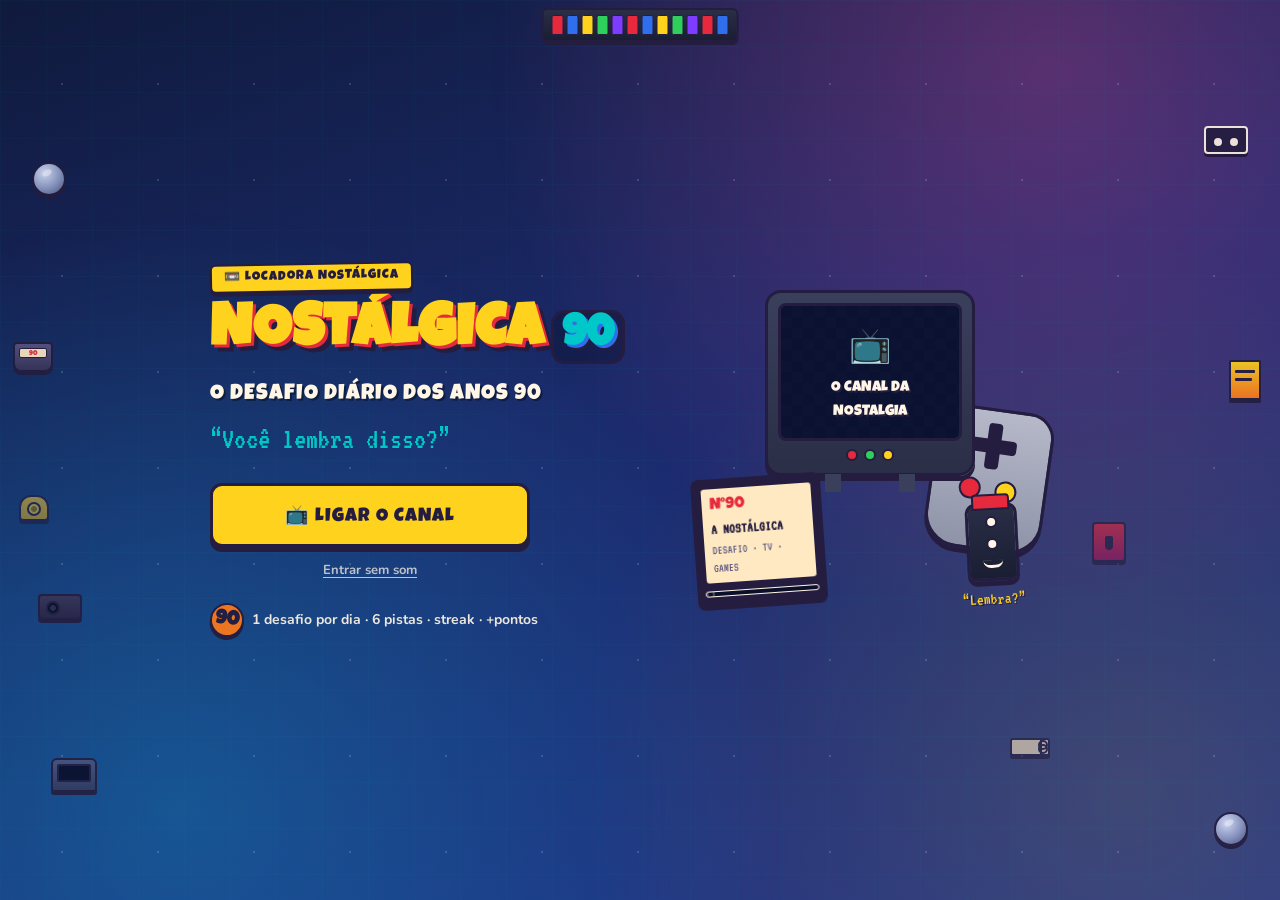
==== commit a6c0b865: "feat: publica estado aprovado da Nostálgica 90" ====
--- a/index.html
+++ b/index.html
@@ -79,8 +79,8 @@
       <p class="hero-sub">O DESAFIO DIÁRIO DOS ANOS 90</p>
       <p class="hero-tag">“Você lembra disso?”</p>
       <div class="hero-acoes">
-        <button class="btn-hero btn-hero-primario" id="btnComecar">▶ COMEÇAR DESAFIO</button>
-        <button class="btn-hero btn-hero-som" id="btnSom">🔊 LIGAR NOSTALGIA</button>
+        <button class="btn-hero btn-hero-primario" id="btnSom">📺 LIGAR O CANAL</button>
+        <button type="button" class="btn-hero-secundario" id="btnComecar">Entrar sem som</button>
       </div>
       <div class="hero-badge">
         <span class="selo-90">90</span>
@@ -220,7 +220,7 @@
 
     <div class="app-coluna">
       <!-- CENAS DE MEMÓRIA (PILOTO 2I-E) -->
-      <section class="card card-secundario secao secao-aberta" id="secCenas">
+      <section class="card card-secundario secao" id="secCenas">
         <div class="secao-cab" onclick="Jogo.abrirSecao('secCenas')">
           <div class="card-titulo" style="margin-bottom:0">📼 CENAS DE MEMÓRIA</div>
           <span class="seta">▶</span>
@@ -281,7 +281,7 @@
 <div class="toast" id="toast"></div>
 
 <script src="data.js"></script>
-<script src="artes.js"></script>
+<script src="artes.js?v=4"></script>
 <script src="museu-artes.js"></script>
 <script src="cenas.js"></script>
 <script src="musica.js"></script>
--- a/styles.css
+++ b/styles.css
@@ -169,7 +169,7 @@
   text-shadow: 2px 2px 0 rgba(0,0,0,0.4);
 }
 .hero-tag { font-family: var(--font-retro); font-size: clamp(22px, 5.4vw, 30px); color: var(--ciano); margin-top: 6px; }
-.hero-acoes { display: grid; gap: 12px; width: min(320px, 88vw); margin: 22px auto 0; }
+.hero-acoes { display: grid; gap: 10px; width: min(320px, 88vw); margin: 22px auto 0; justify-items: center; }
 .btn-hero {
   font-family: var(--font-display); font-size: clamp(15px, 3.4vw, 19px);
   border: 3px solid var(--texto); border-radius: var(--raio-botao); padding: 17px 14px; cursor: pointer;
@@ -180,6 +180,14 @@
 .btn-hero:active { transform: translateY(3px); box-shadow: 0 2px 0 var(--texto); }
 .btn-hero-primario { background: var(--amarelo); color: var(--texto); }
 .btn-hero-som { background: var(--vermelho); color: var(--superficie); }
+.btn-hero-secundario {
+  appearance: none; background: transparent; border: 0; padding: 4px 8px; margin: 0;
+  font-family: var(--font-ui); font-size: 13px; font-weight: 700; color: var(--superficie);
+  opacity: 0.72; text-decoration: underline; text-underline-offset: 3px; cursor: pointer;
+  width: auto; box-shadow: none; text-transform: none; letter-spacing: 0;
+}
+.btn-hero-secundario:hover { opacity: 1; transform: none; }
+.btn-hero-secundario:active { opacity: 0.85; }
 .hero-badge {
   display: flex; align-items: center; justify-content: center; gap: 8px; flex-wrap: wrap;
   font-family: var(--font-ui); font-size: 14px; font-weight: 700; color: var(--superficie);
@@ -522,10 +530,10 @@
 /* ---------- APP SHELL ---------- */
 .app { max-width: 760px; margin: 0 auto; padding: 14px 14px 70px; }
 
-/* DESKTOP: layout de canal (desafio em destaque + coluna lateral) */
+/* O desafio e o programa. Museu e cenas ficam abaixo, fechados. */
 @media (min-width: 940px) {
-  .app { max-width: 1000px; }
-  .app-corpo { display: grid; grid-template-columns: 1.25fr 0.9fr; gap: 16px; align-items: start; }
+  .app { max-width: 760px; }
+  .app-corpo { display: block; }
   .app-coluna { display: grid; gap: 16px; }
 }
 @media (max-width: 939px) {
@@ -659,11 +667,7 @@
   position: absolute; top: 8px; left: 10px; z-index: 4; font-family: var(--font-retro); font-size: 15px;
   color: var(--neon-verde); text-shadow: 1px 1px 0 #000; letter-spacing: 1px;
 }
-.challenge-img .legenda {
-  position: absolute; bottom: 8px; left: 0; right: 0; z-index: 4; text-align: center;
-  font-family: var(--font-retro); font-size: 20px; color: var(--superficie);
-  background: rgba(20, 29, 63, 0.7); padding: 3px 8px;
-}
+.challenge-img .legenda { display: none; }
 .challenge-img .img-real { position: absolute; inset: 0; z-index: 1; object-fit: cover; width: 100%; height: 100%; }
 .challenge-img .img-fallback { position: absolute; inset: 0; z-index: 1; display: flex; align-items: center; justify-content: center; }
 .tc-emoji { font-size: clamp(40px, 10vw, 72px); filter: drop-shadow(3px 3px 0 rgba(0,0,0,0.4)); position: relative; z-index: 2; }
@@ -675,12 +679,12 @@
 .challenge-img { overflow: hidden; }
 .art-elem {
   position: absolute; z-index: 2; width: min(60%, 200px); height: auto;
-  left: 50%; top: 46%; transform: translate(-50%, -50%);
+  left: 50%; top: 40%; transform: translate(-50%, -50%);
   filter: drop-shadow(4px 4px 0 rgba(0,0,0,0.35));
 }
 .art-fundo { position: absolute; inset: 0; z-index: 1; }
 .art-faixa {
-  position: absolute; z-index: 3; left: 50%; bottom: 10px; transform: translateX(-50%);
+  position: absolute; z-index: 5; left: 50%; bottom: 8px; transform: translateX(-50%);
   display: inline-flex; align-items: center; gap: 8px;
   background: var(--texto); color: var(--superficie); border-radius: 6px; padding: 3px 12px;
   font-family: var(--font-display); font-size: clamp(11px, 2.4vw, 15px);
@@ -980,6 +984,61 @@
 .curiosidade .tag { font-family: var(--font-display); font-size: 13px; color: var(--vermelho); margin-bottom: 4px; }
 .curiosidade p { font-family: var(--font-ui); font-size: 15px; line-height: 1.35; }
 
+.curiosidade-destaque {
+  border: 2px solid var(--texto);
+  border-left: 8px solid var(--amarelo);
+  box-shadow: var(--sombra-dura-pequena);
+  margin-top: 14px;
+  padding: 14px 14px 12px;
+  background: var(--superficie);
+}
+.curiosidade-destaque .tag { font-size: 14px; letter-spacing: 0.5px; }
+.curiosidade-destaque p { font-size: 16px; line-height: 1.4; font-weight: 700; }
+.fim-acoes { display: grid; gap: 10px; margin-top: 14px; }
+.btn-fim-primario {
+  width: 100%;
+  font-size: clamp(16px, 4vw, 20px);
+  padding: 16px 14px;
+  box-shadow: var(--sombra-dura);
+}
+.fim-acoes-secundarias { display: grid; grid-template-columns: 1fr 1fr; gap: 8px; }
+.btn-fim-secundario {
+  font-size: 13px;
+  padding: 10px 8px;
+  opacity: 0.92;
+  box-shadow: var(--sombra-dura-pequena);
+}
+.fim-arquivo {
+  width: 100%;
+  margin-top: 2px;
+  border: 2px dashed var(--texto-suave);
+  border-radius: 12px;
+  background: rgba(255, 230, 0, 0.08);
+  color: var(--texto);
+  padding: 12px 10px;
+  cursor: pointer;
+  text-align: center;
+}
+.fim-arquivo:hover { border-color: var(--amarelo); background: rgba(255, 230, 0, 0.14); }
+.fim-arquivo-titulo {
+  display: block;
+  font-family: var(--font-display);
+  font-size: 15px;
+  color: var(--amarelo);
+  margin-bottom: 2px;
+}
+.fim-arquivo-sub {
+  display: block;
+  font-family: var(--font-ui);
+  font-size: 13px;
+  font-weight: 700;
+  color: var(--texto-suave);
+}
+@media (max-width: 420px) {
+  .fim-acoes-secundarias { grid-template-columns: 1fr; }
+}
+
+
 /* ---------- SEQUÊNCIA ---------- */
 .semana { display: grid; grid-template-columns: repeat(7, 1fr); gap: 6px; margin-top: 8px; }
 .dia { text-align: center; font-family: var(--font-ui); font-size: 12px; font-weight: 700; }
@@ -1031,6 +1090,32 @@
 .gal-card .res.certa { color: #1f9e46; }
 .gal-card .res.nao { color: var(--vermelho); }
 
+.gal-card .gal-capa { font-size: 30px; margin: 6px 0; line-height: 1.1; opacity: 0.9; }
+.gal-card.fechado { opacity: 0.92; }
+.gal-card .gal-thumb {
+  position: relative;
+  height: 72px;
+  margin: 6px 0;
+  overflow: hidden;
+  border-radius: 8px;
+  background: #120a28;
+  pointer-events: none;
+}
+.gal-card .gal-thumb .art-fundo { position: absolute; inset: 0; opacity: 0.35; }
+.gal-card .gal-thumb .art-elem {
+  position: relative;
+  z-index: 1;
+  width: 100%;
+  height: 100%;
+  display: block;
+}
+.gal-card .gal-thumb .art-faixa,
+.gal-card .gal-thumb .art-moto,
+.gal-card .gal-thumb .art-scan,
+.gal-card .gal-thumb .legenda,
+.gal-card .gal-thumb .img-real { display: none !important; }
+
+
 /* ---------- COMPARTILHAR ---------- */
 .share-grid { display: grid; grid-template-columns: repeat(auto-fit, minmax(120px, 1fr)); gap: 8px; }
 
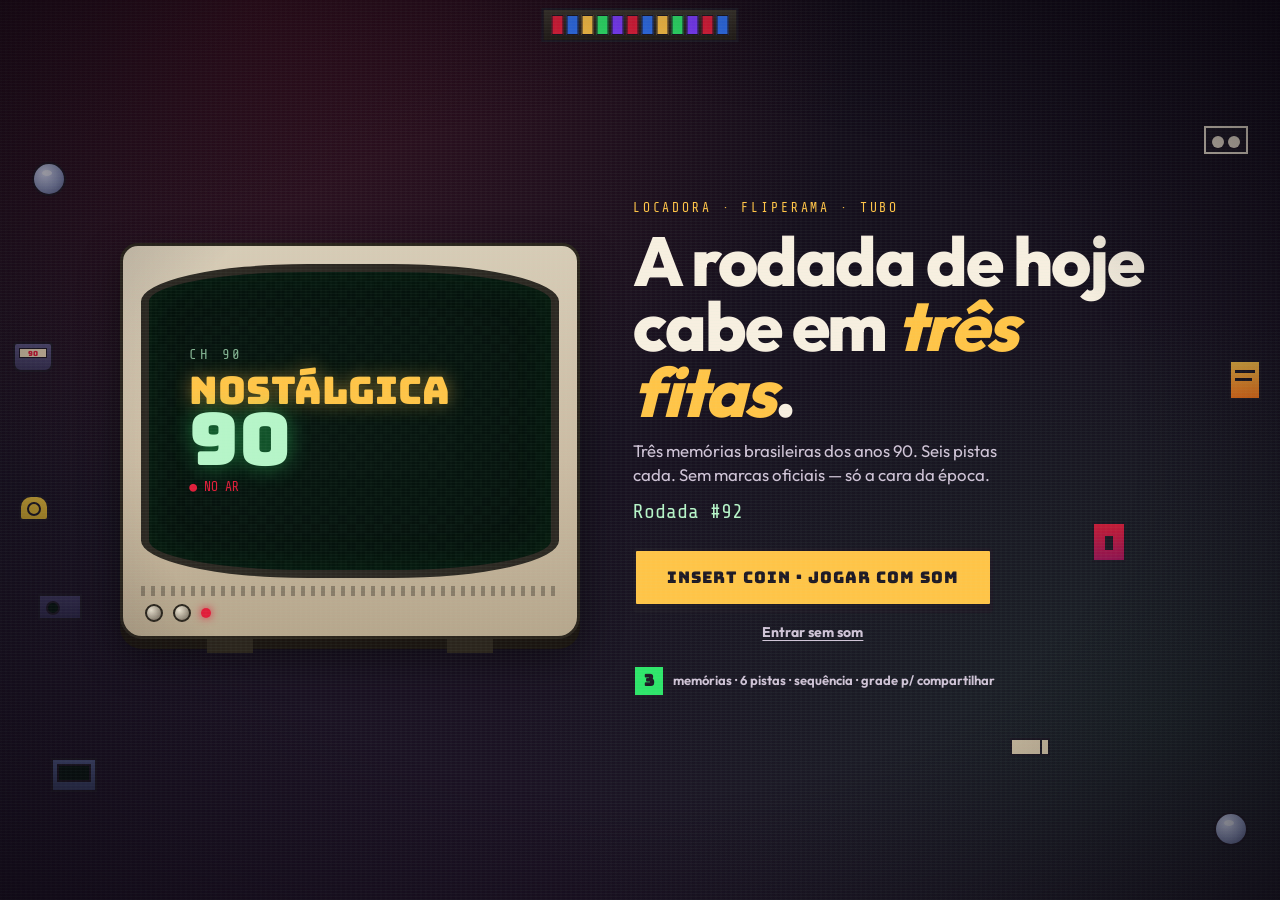
==== commit 1ec8f305: "feat: redesign CRT/VHS e rodada diária de 3 memórias Nova cara mobile-first (TV de tubo, locadora, f" ====
--- a/index.html
+++ b/index.html
@@ -3,39 +3,53 @@
 <head>
 <meta charset="UTF-8">
 <meta name="viewport" content="width=device-width, initial-scale=1.0, viewport-fit=cover">
-<title>Nostálgica 90 — O desafio diário dos anos 90</title>
-<meta name="description" content="Um desafio por dia: descubra o clássico dos anos 90 com o menor número de pistas. Volte todo dia pra manter sua sequência!">
-<meta name="theme-color" content="#0d0120">
+<title>Nostálgica 90 — Rodada diária dos anos 90</title>
+<meta name="description" content="3 memórias por dia: descubra clássicos dos anos 90 no Brasil com 6 pistas progressivas. Sequência, pontuação da rodada e grade para compartilhar. Volte todo dia.">
+<meta name="theme-color" content="#c9bba4">
 <meta name="apple-mobile-web-app-capable" content="yes">
 <meta name="apple-mobile-web-app-status-bar-style" content="black-translucent">
 <meta name="apple-mobile-web-app-title" content="Nostálgica 90">
 
 <meta property="og:type" content="website">
-<meta property="og:title" content="Nostálgica 90 — O desafio diário dos anos 90">
-<meta property="og:description" content="Você lembra disso? 1 desafio por dia, 6 pistas, streak e muita nostalgia. Volte todo dia!">
+<meta property="og:site_name" content="Nostálgica 90">
+<meta property="og:title" content="Nostálgica 90 — Rodada diária dos anos 90">
+<meta property="og:description" content="3 memórias por dia, 6 pistas, sequência e a cara de uma TV de tubo. Você lembra disso?">
 <meta property="og:url" content="https://asilva-01.github.io/nostalgica90/">
 <meta property="og:image" content="https://asilva-01.github.io/nostalgica90/assets/og-image.png">
 <meta property="og:locale" content="pt_BR">
 <meta name="twitter:card" content="summary_large_image">
-<meta name="twitter:title" content="Nostálgica 90 — O desafio diário dos anos 90">
-<meta name="twitter:description" content="Você lembra disso? 1 desafio por dia, 6 pistas, streak e muita nostalgia.">
+<meta name="twitter:title" content="Nostálgica 90 — Rodada diária dos anos 90">
+<meta name="twitter:description" content="3 memórias por dia, 6 pistas, sequência e a cara de uma TV de tubo.">
 <meta name="twitter:image" content="https://asilva-01.github.io/nostalgica90/assets/og-image.png">
 <link rel="canonical" href="https://asilva-01.github.io/nostalgica90/">
 <link rel="icon" type="image/png" href="assets/icons/icon-192.png">
 <link rel="apple-touch-icon" href="assets/icons/icon-192.png">
 <link rel="manifest" href="manifest.json">
-
-<link rel="preconnect" href="https://fonts.googleapis.com">
-<link rel="preconnect" href="https://fonts.gstatic.com" crossorigin>
-<link href="https://fonts.googleapis.com/css2?family=Luckiest+Guy&family=Nunito:wght@400;700;800&family=VT323&display=swap" rel="stylesheet">
 <link rel="stylesheet" href="styles.css">
+<script type="application/ld+json">
+{
+  "@context": "https://schema.org",
+  "@type": "WebApplication",
+  "name": "Nostálgica 90",
+  "url": "https://asilva-01.github.io/nostalgica90/",
+  "description": "Rodada diária de 3 memórias dos anos 90 no Brasil. Descubra cada clássico com o menor número de pistas, some os pontos da rodada e mantenha sua sequência.",
+  "inLanguage": "pt-BR",
+  "applicationCategory": "GameApplication",
+  "operatingSystem": "Any",
+  "browserRequirements": "Requires JavaScript. Requires HTML5.",
+  "offers": {
+    "@type": "Offer",
+    "price": "0",
+    "priceCurrency": "BRL"
+  }
+}
+</script>
 </head>
 <body>
-<div class="bg"></div>
-<div class="bg-grid"></div>
-<div class="bg-pixel"></div>
-
-<!-- AMBIENTE: universo de memórias 90s (camada fixa, atrás de tudo) -->
+<div class="scanlines" aria-hidden="true"></div>
+<div class="vignette" aria-hidden="true"></div>
+<div class="camada-crt" aria-hidden="true"></div>
+
 <div class="ambiente" aria-hidden="true">
   <div class="amb-prateleira">
     <span class="vhs-mini c1"></span><span class="vhs-mini c2"></span><span class="vhs-mini c3"></span>
@@ -55,93 +69,63 @@
   <div class="memo memo-fliperama amb-10"><span class="flip-joystick"></span></div>
 </div>
 
-<!-- LOADING VHS -->
-<div class="loading" id="loading">
+<div class="loading" id="loading" role="status" aria-live="polite">
   <div class="loading-conteudo">
+    <div class="loading-vhs" aria-hidden="true">
+      <span class="loading-janela"></span>
+      <span class="loading-rotulo">N-90</span>
+    </div>
     <div class="titulo">NOSTÁLGICA 90</div>
-    <div class="sub">Carregando fita...</div>
+    <div class="sub">Rebobinando a fita…</div>
     <div class="loading-barra"><div id="loadingBarra"></div></div>
-    <div class="dica">📼 “Pelo” nos anos 90 era normal...</div>
+    <div class="dica">Tracking · CH 90 · PLAY</div>
   </div>
 </div>
 
-<!-- HERO -->
 <section class="hero" id="hero">
   <div class="hero-inner">
-
-    <!-- ESQUERDA: texto e CTA -->
+    <div class="hero-tv" aria-hidden="true">
+      <div class="hero-tv-carcaca">
+        <div class="hero-tv-tela">
+          <div class="hero-estatica"></div>
+          <div class="hero-tv-conteudo">
+            <span class="hero-ch">CH 90</span>
+            <span class="hero-logo-linha">NOSTÁLGICA</span>
+            <span class="hero-logo-num">90</span>
+            <span class="hero-onair">● NO AR</span>
+          </div>
+        </div>
+        <div class="hero-tv-grade"></div>
+        <div class="hero-tv-botoes">
+          <span class="tv-knob"></span>
+          <span class="tv-knob"></span>
+          <span class="led-rec"></span>
+        </div>
+      </div>
+      <div class="hero-tv-base"></div>
+    </div>
+
     <div class="hero-texto">
-      <div class="hero-selo" aria-hidden="true">📼 LOCADORA NOSTÁLGICA</div>
-      <h1 class="hero-logo">
-        <span class="hero-logo-linha">NOSTÁLGICA</span>
-        <span class="hero-logo-num">90</span>
-      </h1>
-      <p class="hero-sub">O DESAFIO DIÁRIO DOS ANOS 90</p>
-      <p class="hero-tag">“Você lembra disso?”</p>
+      <p class="hero-selo">LOCADORA · FLIPERAMA · TUBO</p>
+      <h1 class="hero-h1">A rodada de hoje<br>cabe em <em>três fitas</em>.</h1>
+      <p class="hero-sub">Três memórias brasileiras dos anos 90. Seis pistas cada. Sem marcas oficiais — só a cara da época.</p>
+      <p class="hero-tag" id="heroMetaDia">Rodada do dia</p>
       <div class="hero-acoes">
-        <button class="btn-hero btn-hero-primario" id="btnSom">📺 LIGAR O CANAL</button>
+        <button type="button" class="btn-hero btn-hero-primario" id="btnSom">INSERT COIN · jogar com som</button>
         <button type="button" class="btn-hero-secundario" id="btnComecar">Entrar sem som</button>
       </div>
-      <div class="hero-badge">
-        <span class="selo-90">90</span>
-        <span>1 desafio por dia · 6 pistas · streak · +pontos</span>
-      </div>
-    </div>
-
-    <!-- DIREITA: composição visual (TV CRT + VHS + controle + personagem) -->
-    <div class="hero-cena" aria-hidden="true">
-      <div class="cena-tv">
-        <div class="cena-tv-carcaca">
-          <div class="cena-tela">
-            <div class="cena-estatica"></div>
-            <div class="cena-tela-conteudo">
-              <span class="cena-tela-num">📺</span>
-              <span class="cena-tela-texto">O CANAL DA<br>NOSTALGIA</span>
-            </div>
-          </div>
-          <div class="cena-botoes-tv">
-            <span class="tv-botao-vermelho"></span>
-            <span class="tv-botao-verde"></span>
-            <span class="tv-botao-amarelo"></span>
-          </div>
-        </div>
-        <div class="cena-tv-perna"></div>
-      </div>
-
-      <div class="cena-vhs">
-        <div class="cena-vhs-rotulo">
-          <span class="cena-vhs-logo">N°90</span>
-          <span class="cena-vhs-titulo">A NOSTÁLGICA</span>
-          <span class="cena-vhs-genero">DESAFIO · TV · GAMES</span>
-        </div>
-        <div class="cena-vhs-fita" aria-hidden="true"></div>
-      </div>
-
-      <div class="cena-controle" aria-hidden="true">
-        <div class="controle-corpo">
-          <div class="controle-direcional"></div>
-          <div class="controle-botoes"><span class="bot-a"></span><span class="bot-b"></span></div>
-          <div class="controle-select">SELECT<br>START</div>
-        </div>
-      </div>
-
-      <div class="cena-mascote" aria-hidden="true">
-        <div class="mascote-corpo">
-          <div class="mascote-olho esq"></div>
-          <div class="mascote-olho dir"></div>
-          <div class="mascote-boca"></div>
-        </div>
-        <div class="mascote-legenda">“Lembra?”</div>
-      </div>
-    </div>
-
+      <p class="hero-badge"><span class="selo-90">3</span><span>memórias · 6 pistas · sequência · grade p/ compartilhar</span></p>
+    </div>
   </div>
 </section>
 
-<!-- APP -->
 <main class="app hidden" id="app">
   <header class="topo">
-    <div class="topo-logo" id="topoLogo" title="Nostálgica 90"><span class="topo-logo-icone">📺</span><span class="topo-logo-txt">NOSTÁLGICA</span><span class="topo-logo-90">90</span></div>
+    <div class="topo-logo" id="topoLogo" title="Nostálgica 90">
+      <span class="topo-logo-icone" aria-hidden="true">📺</span>
+      <span class="topo-logo-txt">NOSTÁLGICA</span>
+      <span class="topo-logo-90">90</span>
+    </div>
     <div class="topo-canal" aria-hidden="true">
       <span class="canal-ch">CH 90</span><span class="canal-sep">·</span><span class="canal-no-ar">NO AR</span>
     </div>
@@ -152,26 +136,24 @@
     </div>
   </header>
 
-  <!-- PLACAR DE AUDITÓRIO (faixa LED única) -->
-  <div class="placar">
-    <span class="placar-rotulo">🏆 PLACAR DE HOJE</span>
+  <div class="placar" role="status" aria-label="Placar">
+    <span class="placar-rotulo">DISPLAY · VIDEOCASSETE</span>
     <div class="placar-led">
-      <span class="led-pts"><b id="stPts">0</b><small>PTS</small></span>
+      <span class="led-pts"><b id="stPtsRodada">0</b><small>RODADA</small></span>
       <span class="led-sep"></span>
       <span class="led-item fogo"><b id="stSeq">0</b><small>SEQ</small></span>
       <span class="led-item"><b id="stMax">0</b><small>MELHOR</small></span>
-      <span class="led-item"><b id="stJog">0</b><small>JOGOS</small></span>
-      <span class="led-item"><b id="stVit">0</b><small>ACERTOS</small></span>
-    </div>
-  </div>
-
-  <!-- DESAFIO DE HOJE = PROGRAMA NO AR (TV CRT) -->
+      <span class="led-item"><b id="stPts">0</b><small>PTS</small></span>
+      <span class="led-item"><b id="stSlot">1/3</b><small>FITA</small></span>
+    </div>
+  </div>
+
   <div class="app-corpo">
     <div class="app-coluna">
       <div class="tv-shell" id="secJogo">
         <div class="tv-cabeca">
-          <span class="tv-etiqueta">PROGRAMAÇÃO DE HOJE</span>
-          <span class="desafio-num" id="chaveDesafio">DESAFIO #1</span>
+          <span class="tv-etiqueta">PROGRAMAÇÃO</span>
+          <span class="desafio-num" id="chaveDesafio">RODADA #1 · MEMÓRIA 1/3</span>
         </div>
         <div class="tv-carcaca">
           <div class="tv-tela">
@@ -180,25 +162,29 @@
               <span class="tv-bug-ch">CH 90</span>
               <span class="tv-bug-rec">REC ●</span>
             </div>
+            <div class="rodada-progresso" id="rodadaProgresso" aria-label="Progresso da rodada"></div>
             <div class="desafio-cabecalho">
-              <span class="cat-pill" id="catPill" style="color:#00e5ff">📺</span>
+              <span class="cat-pill" id="catPill">📺</span>
             </div>
             <div class="challenge-img" id="challengeImg" aria-label="Arte do desafio"></div>
             <div class="pontos-info">
-              <span>🎯 Pontos desta pista:</span><span><b id="pontosPossiveis">100</b> pts</span>
+              <span>Pontos desta pista</span><span><b id="pontosPossiveis">100</b> pts</span>
             </div>
             <div class="pontos-barra"><div id="pontosBarra"></div></div>
             <div id="listaPistas"></div>
-
-            <div class="feedback" id="respMsg"></div>
+            <div class="feedback" id="respMsg" role="status" aria-live="polite"></div>
+
             <div class="entrada" id="areaJogo">
-              <input type="text" id="campo" placeholder="Sua resposta..." autocomplete="off" autocapitalize="off" maxlength="40" aria-label="Sua resposta">
-              <button class="btn btn-verde" onclick="Jogo.enviarResposta()">OK</button>
-              <button class="btn btn-pular" onclick="Jogo.pularPista()">Próx. pista ➜</button>
+              <label class="sr-only" for="campo">Sua resposta</label>
+              <input type="text" id="campo" placeholder="Sua resposta…" autocomplete="off" autocapitalize="off" maxlength="40" aria-label="Sua resposta">
+              <button type="button" class="btn btn-verde" onclick="Jogo.enviarResposta()">OK</button>
+              <button type="button" class="btn btn-pular" onclick="Jogo.pularPista()">Próx. pista</button>
             </div>
             <div class="botoes hidden" id="areaFim"></div>
-            <div class="hidden" id="arquivoNav" style="margin-top:10px;text-align:center">
-              <button class="btn btn-azul" onclick="Jogo.voltarHoje()">⬅ Voltar pro desafio de hoje</button>
+            <div class="botoes hidden" id="areaResumo"></div>
+            <div class="botoes hidden" id="areaRefazer"></div>
+            <div class="hidden" id="arquivoNav">
+              <button type="button" class="btn btn-azul" onclick="Jogo.voltarHoje()">⬅ Voltar pra rodada de hoje</button>
             </div>
           </div>
           <div class="tv-painel">
@@ -212,74 +198,67 @@
         </div>
         <div class="tv-perna"></div>
       </div>
-
-      <p class="hidden" id="voltarAmanha" style="text-align:center;font-family:var(--font-display);font-size:15px;color:var(--amarelo);margin-bottom:10px;text-shadow:1px 1px 0 rgba(0,0,0,0.4)">
-        ⏰ Amanhã tem um novo desafio. Volte pra não perder a sequência! 🔥
-      </p>
+      <p class="hidden voltar-amanha" id="voltarAmanha">Amanhã tem outra rodada de 3. Volte pra não perder a sequência.</p>
     </div>
 
     <div class="app-coluna">
-      <!-- CENAS DE MEMÓRIA (PILOTO 2I-E) -->
+      <section class="card card-secundario secao" id="secSemana">
+        <div class="secao-cab" onclick="Jogo.abrirSecao('secSemana')">
+          <div class="card-titulo" style="margin-bottom:0">SUA SEQUÊNCIA</div>
+          <span class="seta">▶</span>
+        </div>
+        <div id="semana" class="semana"></div>
+      </section>
+
+      <section class="card card-secundario secao" id="secArquivo">
+        <div class="secao-cab" onclick="Jogo.abrirSecao('secArquivo')">
+          <div class="card-titulo" style="margin-bottom:0">ARQUIVO DA LOCADORA</div>
+          <span class="seta">▶</span>
+        </div>
+        <p class="museu-tag">Cada fita é uma rodada de 3. Sem gabarito.</p>
+        <div class="filtros" id="filtros"></div>
+        <div class="galeria" id="galeria"></div>
+      </section>
+
       <section class="card card-secundario secao" id="secCenas">
         <div class="secao-cab" onclick="Jogo.abrirSecao('secCenas')">
-          <div class="card-titulo" style="margin-bottom:0">📼 CENAS DE MEMÓRIA</div>
+          <div class="card-titulo" style="margin-bottom:0">CENAS DE MEMÓRIA</div>
           <span class="seta">▶</span>
         </div>
-        <p class="cenas-tag">Entre em um lugar dos anos 90 e encontre as memórias.</p>
+        <p class="cenas-tag">Entre num lugar dos anos 90 e ache as memórias.</p>
         <div class="cenas-grid" id="cenasGrid"></div>
         <div class="cena" id="cenaVisor" aria-label="Cena de memória"></div>
       </section>
 
-      <!-- GRADE SEMANAL (streak) -->
-      <section class="card card-secundario secao" id="secSemana">
-        <div class="secao-cab" onclick="Jogo.abrirSecao('secSemana')">
-          <div class="card-titulo" style="margin-bottom:0">🔥 SUA SEQUÊNCIA</div>
-          <span class="seta">▶</span>
-        </div>
-        <div id="semana" class="semana"></div>
-      </section>
-
-      <!-- MUSEU DOS ANOS 90 (álbum de memórias) -->
       <section class="card card-secundario secao" id="secMuseu">
         <div class="secao-cab" onclick="Jogo.abrirSecao('secMuseu')">
-          <div class="card-titulo" style="margin-bottom:0">🏛️ MUSEU DOS ANOS 90</div>
+          <div class="card-titulo" style="margin-bottom:0">MUSEU DOS ANOS 90</div>
           <span class="seta">▶</span>
         </div>
-        <p class="museu-tag">Colecione memórias de uma década inesquecível.</p>
+        <p class="museu-tag">Colecione memórias de uma década.</p>
         <div class="museu-grid" id="museuGrid" style="margin-top:10px"></div>
         <div class="museu-itens" id="museuItens"></div>
       </section>
-
-      <!-- ARQUIVO DA NOSTALGIA (programas anteriores) -->
-      <section class="card card-secundario secao" id="secArquivo">
-        <div class="secao-cab" onclick="Jogo.abrirSecao('secArquivo')">
-          <div class="card-titulo" style="margin-bottom:0">📼 ARQUIVO DA NOSTALGIA</div>
-          <span class="seta">▶</span>
-        </div>
-        <p class="museu-tag">Reveja os desafios dos dias anteriores.</p>
-        <div class="filtros" id="filtros"></div>
-        <div class="galeria" id="galeria"></div>
-      </section>
     </div>
   </div>
 
   <div class="rodape">
-    <span class="rodape-sigla">NOSTÁLGICA 90 · CANAL DA NOSTALGIA</span><br>
-    <a href="speciais.html">🥊 Speciais</a> · <a href="jogar-de-novo.html">🎮 Jogar de novo</a> · <a href="novelas.html">📺 Novelas</a><br>
-    Feito com 💜 e saudade dos anos 90
+    <span class="rodape-sigla">NOSTÁLGICA 90 · CANAL DA MEMÓRIA</span><br>
+    <a href="speciais.html">Speciais</a> · <a href="jogar-de-novo.html">Jogar de novo</a> · <a href="novelas.html">Novelas</a><br>
+    Arte original · sem logos, vinhetas ou músicas de marca · Feito com saudade dos anos 90
   </div>
 </main>
 
-<!-- MODAL MUSEU -->
 <div class="modal-fundo hidden" id="modal" onclick="if(event.target===this)Jogo.fecharModal()">
-  <div class="modal">
+  <div class="modal" role="dialog" aria-modal="true" aria-labelledby="modalCorpo">
     <button class="fecha" onclick="Jogo.fecharModal()" aria-label="Fechar">✕</button>
     <div id="modalCorpo"></div>
   </div>
 </div>
 
-<div class="toast" id="toast"></div>
-
+<div class="toast" id="toast" role="status" aria-live="polite"></div>
+
+<script src="selecao-rodada.js"></script>
 <script src="data.js"></script>
 <script src="artes.js?v=4"></script>
 <script src="museu-artes.js"></script>
@@ -315,7 +294,6 @@
     });
   }
 
-  /* CENAS DE MEMÓRIA (PILOTO 2I-E) */
   var cenaAtual = null;
 
   function montarCenasGrid() {
@@ -333,8 +311,7 @@
     if (!cenas || !cenas.length) return;
     box.innerHTML = "";
     cenas.forEach(function (c) {
-      var visual = c.visual || {};
-      box.innerHTML += '<button class="cena-card" onclick="Cenas.abrirCena(\'' + c.id + '\')"><div class="e">📼</div><div class="t">' + c.title + '</div></button>';
+      box.innerHTML += '<button type="button" class="cena-card" onclick="Cenas.abrirCena(\'' + c.id + '\')"><div class="e">📼</div><div class="t">' + c.title + '</div></button>';
     });
   }
 
@@ -347,9 +324,7 @@
     }
     cenaAtual = id;
     visor.innerHTML = window.Cenas.renderizarCena(id);
-    // integra os memory SVGs inline (remove fundo do card, usa scenePosition/sceneLayer)
     if (window.Cenas && tem(window.Cenas.integrarObjetos)) window.Cenas.integrarObjetos(visor);
-    // delegação de clique nos objetos da cena
     var objs = visor.querySelectorAll('.cena-objeto');
     objs.forEach(function (ob) {
       ob.addEventListener('click', function (ev) {
@@ -374,7 +349,6 @@
       if (!window.Dados || !tem(window.Dados.cenaPorId)) return;
       var c = window.Dados.cenaPorId(id);
       if (!c) return;
-      // som da primeira memória da cena como ambiente
       var m = window.Dados.memoriaPorId((c.objects || [])[0]);
       if (m) window.Cenas.tocarSom(m);
     };
@@ -389,7 +363,6 @@
       var l = document.getElementById("loading");
       if (!l) return;
       l.classList.add("sai");
-      // dispara entrada "ligar TV" no hero
       var reduzido = window.matchMedia && window.matchMedia('(prefers-reduced-motion: reduce)').matches;
       var hero = document.getElementById("hero");
       if (hero) {
@@ -416,7 +389,7 @@
 
   if (!window.Dados || !tem(window.Dados.carregar)) {
     console.error("[BOOT] Dados.carregar indisponível — versão incompatível dos scripts.");
-    mostrarErroBoot("⚠️ Falha ao carregar os dados. Recarregue com Ctrl+F5.");
+    mostrarErroBoot("Falha ao carregar os dados. Recarregue com Ctrl+F5.");
     removerLoading();
   } else {
     window.Dados.carregar()
@@ -427,13 +400,12 @@
         if (window.Jogo && tem(window.Jogo.mostrarMuseu)) window.Jogo.mostrarMuseu();
         if (window.Jogo && tem(window.Jogo.mostrarGaleria)) window.Jogo.mostrarGaleria("TODOS");
         if (tem(window.NostalgicaInit)) window.NostalgicaInit();
-        // abre a primeira cena por padrão
         var cenas = window.Dados.listaCenas();
         if (cenas && cenas.length) renderCena(cenas[0].id);
       })
       .catch(function (err) {
         console.error("[BOOT] Erro na inicialização:", err);
-        mostrarErroBoot("⚠️ Algo deu errado ao carregar. Recarregue a página.");
+        mostrarErroBoot("Algo deu errado ao carregar. Recarregue a página.");
       })
       .finally(function () {
         removerLoading();
@@ -442,4 +414,4 @@
 })();
 </script>
 </body>
-</html>+</html>
--- a/styles.css
+++ b/styles.css
@@ -1,49 +1,70 @@
 /* ============================================================
-   NOSTÁLGICA 90 — DESIGN SYSTEM V2
-   Direção: "A TV da sua infância virou um desafio"
-   nostalgia brasileira premium: cores vivas 90s + superfícies
-   claras/médias + sombras duras + neon como ACENTO.
+   NOSTÁLGICA 90 — design CRT / VHS / fliperama
+   Conceito: a interface é o aparelho. Carcaça bege de tubo,
+   tela de fósforo, lombos de VHS, botões de borracha.
+   Fontes OFL locais: Bungee, Outfit, Share Tech Mono.
    ============================================================ */
+
+@font-face {
+  font-family: 'Bungee';
+  font-style: normal;
+  font-weight: 400;
+  font-display: swap;
+  src: url('assets/fonts/bungee-400.woff2') format('woff2');
+}
+@font-face {
+  font-family: 'Outfit';
+  font-style: normal;
+  font-weight: 400 800;
+  font-display: swap;
+  src: url('assets/fonts/outfit.woff2') format('woff2');
+}
+@font-face {
+  font-family: 'Share Tech Mono';
+  font-style: normal;
+  font-weight: 400;
+  font-display: swap;
+  src: url('assets/fonts/share-tech-mono-400.woff2') format('woff2');
+}
+
 :root {
-  /* ----- fundo (azul-médio noturno, não preto) ----- */
-  --bg-deep: #101a3d;
-  --bg: #1b2a6b;
-  --bg-mid: #22348a;
-
-  /* ----- superfícies (claras, editoriais) ----- */
-  --superficie: #fff6e6;
-  --superficie-2: #ffe9c2;
-  --texto: #241d3f;
-  --texto-suave: #5a5480;
-
-  /* ----- cores vivas 90s ----- */
-  --vermelho: #e6293c;
-  --amarelo: #ffd21e;
+  --sala: #17111f;
+  --sala-2: #2a1d33;
+  --crt-shell: #cbbba3;
+  --crt-shell-dark: #8d7e68;
+  --crt-inset: #3f382f;
+  --tela: #07140f;
+  --fosforo: #b6f5c8;
+  --fosforo-dim: #7dca96;
+  --ambar: #ffc447;
+  --rec: #e11d3a;
+  --insert: #2ee56a;
+  --ciano: #5ee0d0;
+  --texto: #1d1824;
+  --texto-suave: #5c5366;
+  --texto-tela: #e7f6ea;
+  --superficie: #f4ead6;
+  --superficie-2: #ead9b8;
+  --vermelho: #e11d3a;
+  --amarelo: #ffc447;
   --azul: #2f6fed;
-  --verde: #2ecf5b;
+  --verde: #2ee56a;
   --laranja: #ff7a1a;
   --roxo: #7d3cff;
   --rosa: #ff4d9d;
-  --ciano: #00c8c8;
-
-  /* ----- neon como ACENTO (não dominante) ----- */
   --neon-azul: #00e5ff;
   --neon-magenta: #ff2d95;
   --neon-verde: #39ff14;
   --neon-amarelo: #ffe600;
-
-  /* ----- tipografia ----- */
-  --font-display: 'Luckiest Guy', 'Segoe UI', system-ui, sans-serif;
-  --font-retro: 'VT323', 'Courier New', monospace;
-  --font-ui: 'Nunito', 'Segoe UI', system-ui, -apple-system, Roboto, sans-serif;
-
-  /* ----- bordas / sombras duras ----- */
-  --borda-escura: #241d3f;
-  --sombra-dura: 0 5px 0 #241d3f;
-  --sombra-dura-pequena: 0 3px 0 #241d3f;
-  --raio-card: 16px;
-  --raio-botao: 12px;
-  --crt-risco: rgba(0, 0, 0, 0.14);
+  --font-display: 'Bungee', 'Impact', system-ui, sans-serif;
+  --font-retro: 'Share Tech Mono', ui-monospace, monospace;
+  --font-ui: 'Outfit', system-ui, -apple-system, sans-serif;
+  --borda-escura: #1d1824;
+  --sombra-dura: 0 6px 0 #1d1824;
+  --sombra-dura-pequena: 0 3px 0 #1d1824;
+  --raio-card: 6px;
+  --raio-botao: 4px;
+  --crt-risco: rgba(182, 245, 200, 0.07);
 }
 
 * { margin: 0; padding: 0; box-sizing: border-box; }
@@ -51,632 +72,391 @@
 html, body { height: 100%; }
 body {
   font-family: var(--font-ui);
-  background: var(--bg);
-  color: var(--texto);
+  background: var(--sala);
+  color: var(--texto-tela);
   overflow-x: hidden;
   line-height: 1.45;
-  background-image: linear-gradient(160deg, var(--bg-deep) 0%, var(--bg) 45%, var(--bg-mid) 100%);
+  background-image:
+    radial-gradient(ellipse at 20% 0%, rgba(225, 29, 58, 0.16), transparent 42%),
+    radial-gradient(ellipse at 90% 80%, rgba(46, 229, 106, 0.08), transparent 40%),
+    linear-gradient(180deg, #120c18 0%, var(--sala) 40%, #1c1224 100%);
   background-attachment: fixed;
 }
-body.sem-crt .camada-crt, body.sem-crt .scanlines { display: none; }
-
-a { color: var(--azul); text-decoration: none; font-weight: 700; }
+body.sem-crt .camada-crt,
+body.sem-crt .scanlines { display: none; }
+
+a { color: var(--ambar); text-decoration: none; font-weight: 700; }
 a:hover { text-decoration: underline; }
 .hidden { display: none !important; }
+.sr-only {
+  position: absolute; width: 1px; height: 1px; padding: 0; margin: -1px;
+  overflow: hidden; clip: rect(0,0,0,0); white-space: nowrap; border: 0;
+}
 button { font-family: inherit; }
 
-/* ---------- BACKGROUND em camadas ---------- */
-.bg { position: fixed; inset: 0; z-index: -3; background: transparent; }
-.bg::before {
-  content: ""; position: absolute; inset: 0;
-  background:
-    radial-gradient(circle at 82% 8%, rgba(255, 77, 157, 0.28), transparent 42%),
-    radial-gradient(circle at 14% 90%, rgba(0, 229, 255, 0.22), transparent 44%),
-    radial-gradient(circle at 88% 88%, rgba(255, 210, 30, 0.14), transparent 40%);
-}
-.bg-grid {
-  position: fixed; inset: 0; z-index: -2; opacity: 0.22;
-  background-image:
-    linear-gradient(rgba(0, 200, 200, 0.14) 1px, transparent 1px),
-    linear-gradient(90deg, rgba(0, 200, 200, 0.14) 1px, transparent 1px);
-  background-size: 46px 46px;
-}
-.bg-pixel {
-  position: fixed; inset: 0; z-index: -1; opacity: 0.30; pointer-events: none;
-  background-image: radial-gradient(circle, rgba(255, 255, 255, 0.5) 1px, transparent 1.6px);
-  background-size: 96px 96px;
-  background-position: 14px 36px, 66px 22px;
-  animation: flutuar 30s linear infinite;
-}
-@keyframes flutuar { from { background-position: 14px 36px, 66px 22px; } to { background-position: -82px -60px, -30px -74px; } }
 .scanlines {
   position: fixed; inset: 0; z-index: 40; pointer-events: none;
   background: repeating-linear-gradient(0deg, var(--crt-risco) 0 1px, transparent 1px 3px);
-  opacity: 0.4;
+  opacity: 0.55;
 }
 .vignette {
   position: fixed; inset: 0; z-index: 41; pointer-events: none;
-  background: radial-gradient(ellipse at center, transparent 58%, rgba(8, 12, 40, 0.6) 100%);
+  background: radial-gradient(ellipse at center, transparent 55%, rgba(8, 4, 12, 0.55) 100%);
 }
 .camada-crt {
   position: fixed; inset: 0; z-index: 39; pointer-events: none;
-  background: repeating-linear-gradient(90deg, rgba(255, 77, 157, 0.05) 0 2px, transparent 2px 7px);
-  mix-blend-mode: screen; opacity: 0.35;
+  background: repeating-linear-gradient(90deg, rgba(182, 245, 200, 0.03) 0 2px, transparent 2px 5px);
+  mix-blend-mode: screen; opacity: 0.4;
 }
 
 /* ---------- LOADING VHS ---------- */
 .loading {
   position: fixed; inset: 0; z-index: 2000; display: flex; align-items: center; justify-content: center;
-  background: linear-gradient(160deg, var(--bg-deep), var(--bg)); transition: opacity 0.4s;
+  background: #0a070e; transition: opacity 0.4s;
 }
 .loading.sai { opacity: 0; pointer-events: none; }
-.loading-conteudo { text-align: center; font-family: var(--font-display); width: min(340px, 84vw); }
+.loading-conteudo { text-align: center; width: min(340px, 86vw); }
+.loading-vhs {
+  width: 92px; height: 56px; margin: 0 auto 16px; position: relative;
+  background: #1a1520; border: 3px solid var(--ambar); border-radius: 4px;
+}
+.loading-janela {
+  position: absolute; left: 10px; top: 12px; width: 28px; height: 28px; border-radius: 50%;
+  border: 3px solid var(--fosforo); box-shadow: inset 0 0 0 6px #1a1520;
+  animation: carretel 1.1s linear infinite;
+}
+.loading-rotulo {
+  position: absolute; right: 8px; top: 14px; font-family: var(--font-display);
+  font-size: 11px; color: var(--rec);
+}
+@keyframes carretel { to { transform: rotate(360deg); } }
 .loading-conteudo .titulo {
-  font-size: clamp(26px, 7vw, 38px); color: var(--amarelo); line-height: 1.1; margin-bottom: 10px;
-  text-shadow: 3px 3px 0 var(--vermelho);
-}
-.loading-conteudo .sub { font-family: var(--font-retro); font-size: 22px; color: var(--ciano); margin-bottom: 12px; }
+  font-family: var(--font-display); font-size: clamp(18px, 5.4vw, 26px);
+  color: var(--ambar); letter-spacing: 1px; margin-bottom: 8px;
+}
+.loading-conteudo .sub { font-family: var(--font-retro); font-size: 20px; color: var(--fosforo); margin-bottom: 12px; }
 .loading-barra {
-  height: 20px; border: 3px solid var(--texto); border-radius: 8px; overflow: hidden;
-  background: var(--superficie); box-shadow: var(--sombra-dura-pequena);
+  height: 14px; border: 2px solid var(--fosforo-dim); overflow: hidden; background: #0d1812;
 }
 .loading-barra > div {
-  height: 100%; width: 0; background: linear-gradient(90deg, var(--vermelho), var(--amarelo), var(--verde));
+  height: 100%; width: 0;
+  background: repeating-linear-gradient(90deg, var(--rec) 0 8px, var(--ambar) 8px 16px, var(--insert) 16px 24px);
   transition: width 0.3s;
 }
-.loading-conteudo .dica { font-family: var(--font-retro); font-size: 18px; color: var(--superficie); opacity: 0.75; margin-top: 10px; }
+.loading-conteudo .dica { font-family: var(--font-retro); font-size: 16px; color: var(--fosforo-dim); margin-top: 10px; }
 
 /* ---------- HERO ---------- */
 .hero {
   min-height: 100dvh; display: flex; align-items: center; justify-content: center;
-  padding: 24px 16px; position: relative; color: var(--superficie);
+  padding: 28px 16px 32px; position: relative; z-index: 2;
 }
 .hero-inner {
-  display: grid; grid-template-columns: 1fr; gap: 28px; width: 100%; max-width: 860px;
+  display: grid; grid-template-columns: 1fr; gap: 28px; width: 100%; max-width: 1040px;
   align-items: center;
 }
-.hero-texto { text-align: center; }
+.hero-tv { width: min(420px, 92vw); margin: 0 auto; }
+.hero-tv-carcaca {
+  background: linear-gradient(180deg, #d7cbb6 0%, var(--crt-shell) 55%, #b6a68c 100%);
+  border: 3px solid #2a241c; border-radius: 18px 18px 22px 22px;
+  padding: 18px 18px 12px; box-shadow: 0 10px 0 #1a1410, 0 18px 40px rgba(0,0,0,0.45);
+}
+.hero-tv-tela {
+  position: relative; aspect-ratio: 4 / 3; background: var(--tela);
+  border: 8px solid #2c2822; border-radius: 40% / 12%; overflow: hidden;
+  box-shadow: inset 0 0 40px rgba(46, 229, 106, 0.12), inset 0 0 80px rgba(0,0,0,0.65);
+}
+.hero-estatica {
+  position: absolute; inset: 0; opacity: 0.18; pointer-events: none;
+  background: repeating-conic-gradient(#0d2016 0% 25%, #07140f 0% 50%) 0 0/18px 18px;
+  animation: chuvinha 0.8s steps(4) infinite;
+}
+@keyframes chuvinha {
+  0% { transform: translate(0); } 25% { transform: translate(-2px, 1px); }
+  50% { transform: translate(2px, -1px); } 100% { transform: translate(0); }
+}
+.hero-tv-conteudo {
+  position: relative; z-index: 2; height: 100%; display: flex; flex-direction: column;
+  align-items: flex-start; justify-content: center; padding: 8% 10%;
+  color: var(--fosforo);
+}
+.hero-ch { font-family: var(--font-retro); font-size: 14px; letter-spacing: 0.2em; opacity: 0.7; }
+.hero-logo-linha {
+  font-family: var(--font-display); font-size: clamp(22px, 7vw, 38px);
+  color: var(--ambar); line-height: 1; text-shadow: 0 0 18px rgba(255, 196, 71, 0.45);
+  margin-top: 6px;
+}
+.hero-logo-num {
+  font-family: var(--font-display); font-size: clamp(40px, 14vw, 72px); line-height: 0.85;
+  color: var(--fosforo); text-shadow: 0 0 22px rgba(46, 229, 106, 0.45);
+}
+.hero-onair {
+  margin-top: 8px; font-family: var(--font-retro); font-size: 13px; color: var(--rec);
+  animation: pisca 1.8s steps(2) infinite;
+}
+.hero-tv-grade {
+  height: 10px; margin-top: 8px;
+  background: repeating-linear-gradient(90deg, #2a241c 0 4px, transparent 4px 10px);
+  opacity: 0.35;
+}
+.hero-tv-botoes { display: flex; align-items: center; gap: 10px; padding: 8px 4px 2px; }
+.tv-knob {
+  width: 18px; height: 18px; border-radius: 50%;
+  background: radial-gradient(circle at 30% 30%, #efe6d4, #6d6254);
+  border: 2px solid #2a241c;
+}
+.led-rec { width: 10px; height: 10px; border-radius: 50%; background: var(--rec); box-shadow: 0 0 8px var(--rec); animation: pisca 1.4s steps(2) infinite; }
+.hero-tv-base {
+  width: 62%; height: 14px; margin: 0 auto;
+  background: linear-gradient(90deg, #2a241c 0 16%, transparent 16% 84%, #2a241c 84%);
+}
+
+.hero-texto { color: var(--texto-tela); }
 .hero-selo {
-  display: inline-block; font-family: var(--font-display); font-size: 13px; letter-spacing: 1px;
-  color: var(--texto); background: var(--amarelo); border: 2px solid var(--texto);
-  border-radius: 6px; padding: 3px 12px; box-shadow: var(--sombra-dura-pequena);
-  margin-bottom: 14px; transform: rotate(-1deg);
-}
-.hero-logo { line-height: 0.95; margin: 0; display: inline-flex; align-items: flex-start; gap: 12px; flex-wrap: wrap; justify-content: center; white-space: nowrap; }
-.hero-logo-linha {
-  display: inline-block; font-family: var(--font-display);
-  font-size: clamp(44px, 12vw, 92px); color: var(--amarelo);
-  text-shadow: 3px 3px 0 var(--vermelho), 7px 7px 0 var(--texto);
-  letter-spacing: 1px; animation: logoBrilho 3s ease-in-out infinite;
-}
-.hero-logo-num {
-  display: inline-flex; align-items: center; justify-content: center;
-  font-family: var(--font-display);
-  font-size: clamp(34px, 8vw, 60px); color: var(--ciano);
-  text-shadow: 3px 3px 0 var(--azul), 5px 5px 0 var(--texto);
-  background: rgba(0,0,0,0.25); border: 3px solid var(--texto); border-radius: 14px;
-  padding: 0 10px; line-height: 1.1; margin-top: 8px;
-}
-@media (min-width: 860px) {
-  .hero-logo { justify-content: flex-start; flex-wrap: nowrap; gap: 7px; }
-  .hero-logo-linha { font-size: clamp(38px, 4.6vw, 62px); }
-  .hero-logo-num { font-size: clamp(26px, 3.4vw, 46px); margin-top: 4px; padding: 0 8px; }
-}
-@keyframes logoBrilho { 0%,100% { filter: brightness(1); } 50% { filter: brightness(1.12); } }
+  font-family: var(--font-retro); font-size: 13px; letter-spacing: 0.22em;
+  color: var(--ambar); margin-bottom: 10px;
+}
+.hero-h1 {
+  font-family: var(--font-ui); font-weight: 800;
+  font-size: clamp(2.1rem, 9vw, 4.6rem); line-height: 0.95; letter-spacing: -0.03em;
+  color: #f7efe0; max-width: 14ch;
+}
+.hero-h1 em { font-style: italic; color: var(--ambar); font-weight: 800; }
 .hero-sub {
-  font-family: var(--font-display); font-size: clamp(15px, 4.4vw, 22px);
-  color: var(--superficie); margin-top: 16px; letter-spacing: 1px;
-  text-shadow: 2px 2px 0 rgba(0,0,0,0.4);
-}
-.hero-tag { font-family: var(--font-retro); font-size: clamp(22px, 5.4vw, 30px); color: var(--ciano); margin-top: 6px; }
-.hero-acoes { display: grid; gap: 10px; width: min(320px, 88vw); margin: 22px auto 0; justify-items: center; }
+  font-size: 1.05rem; color: #cfc3d6; margin-top: 14px; max-width: 36ch;
+}
+.hero-tag { font-family: var(--font-retro); font-size: 20px; color: var(--fosforo); margin-top: 10px; }
+.hero-acoes { display: grid; gap: 10px; width: min(360px, 92vw); margin-top: 22px; }
 .btn-hero {
-  font-family: var(--font-display); font-size: clamp(15px, 3.4vw, 19px);
-  border: 3px solid var(--texto); border-radius: var(--raio-botao); padding: 17px 14px; cursor: pointer;
+  font-family: var(--font-display); font-size: clamp(13px, 3.2vw, 16px);
+  border: 3px solid #1d1824; border-radius: 4px; padding: 16px 12px; cursor: pointer;
   text-transform: uppercase; letter-spacing: 1px; width: 100%;
   box-shadow: var(--sombra-dura); transition: transform 0.08s, box-shadow 0.08s;
-}
-.btn-hero:hover { transform: translateY(-3px); box-shadow: 0 8px 0 var(--texto); }
-.btn-hero:active { transform: translateY(3px); box-shadow: 0 2px 0 var(--texto); }
-.btn-hero-primario { background: var(--amarelo); color: var(--texto); }
-.btn-hero-som { background: var(--vermelho); color: var(--superficie); }
+  min-height: 52px;
+}
+.btn-hero:hover { transform: translateY(-3px); box-shadow: 0 9px 0 #1d1824; }
+.btn-hero:active { transform: translateY(3px); box-shadow: 0 2px 0 #1d1824; }
+.btn-hero-primario { background: var(--ambar); color: #1d1824; }
 .btn-hero-secundario {
-  appearance: none; background: transparent; border: 0; padding: 4px 8px; margin: 0;
-  font-family: var(--font-ui); font-size: 13px; font-weight: 700; color: var(--superficie);
-  opacity: 0.72; text-decoration: underline; text-underline-offset: 3px; cursor: pointer;
-  width: auto; box-shadow: none; text-transform: none; letter-spacing: 0;
-}
-.btn-hero-secundario:hover { opacity: 1; transform: none; }
-.btn-hero-secundario:active { opacity: 0.85; }
+  appearance: none; background: transparent; border: 0; padding: 6px;
+  font-family: var(--font-ui); font-size: 14px; font-weight: 700; color: #cfc3d6;
+  text-decoration: underline; text-underline-offset: 3px; cursor: pointer; width: auto;
+}
+.btn-hero-secundario:hover { color: #fff; }
 .hero-badge {
-  display: flex; align-items: center; justify-content: center; gap: 8px; flex-wrap: wrap;
-  font-family: var(--font-ui); font-size: 14px; font-weight: 700; color: var(--superficie);
-  opacity: 0.92; margin-top: 20px;
+  display: flex; align-items: center; gap: 8px; flex-wrap: nowrap;
+  font-size: 13px; font-weight: 650; color: #cfc3d6; margin-top: 18px;
+  line-height: 1.35;
 }
 .selo-90 {
-  font-family: var(--font-display); font-size: 20px; color: var(--texto);
-  background: var(--laranja); border: 2px solid var(--texto); border-radius: 50%;
-  width: 34px; height: 34px; display: inline-flex; align-items: center; justify-content: center;
-  transform: rotate(6deg); box-shadow: var(--sombra-dura-pequena);
-}
-
-/* CENA (direita) */
-.hero-cena {
-  position: relative; width: min(360px, 92vw); margin: 0 auto; height: 340px;
-}
-.cena-tv { position: absolute; top: 10px; left: 50%; transform: translateX(-50%); width: 210px; z-index: 2; }
-.cena-tv-carcaca {
-  background: linear-gradient(180deg, #3a3f5c, #2a2e46); border: 3px solid var(--texto);
-  border-radius: 16px; padding: 10px; box-shadow: var(--sombra-dura);
-}
-.cena-tela {
-  position: relative; aspect-ratio: 4 / 3; background: #0a0f2a; border: 3px solid var(--texto);
-  border-radius: 8px; overflow: hidden; display: flex; align-items: center; justify-content: center;
-}
-.cena-estatica {
-  position: absolute; inset: 0;
-  background: repeating-conic-gradient(#16204a 0% 25%, #0e1640 0% 50%) 0 0/22px 22px;
-  animation: chuvinha 0.7s steps(4) infinite; opacity: 0.25;
-}
-@keyframes chuvinha { 0% { transform: translate(0); } 25% { transform: translate(-2px, 1px); } 50% { transform: translate(2px, -1px); } 75% { transform: translate(-1px, -2px); } 100% { transform: translate(0); } }
-.cena-tela-conteudo { position: relative; z-index: 2; text-align: center; color: var(--amarelo); }
-.cena-tela-num { display: block; font-size: 34px; margin-bottom: 4px; animation: pisca 2.2s steps(2) infinite; }
-.cena-tela-texto { font-family: var(--font-display); font-size: 15px; color: var(--superficie); text-shadow: 2px 2px 0 var(--texto); line-height: 1.2; }
-.cena-botoes-tv { display: flex; gap: 6px; padding: 8px 2px 2px; justify-content: center; }
-.cena-botoes-tv span { width: 12px; height: 12px; border-radius: 50%; border: 2px solid var(--texto); }
-.tv-botao-vermelho { background: var(--vermelho); }
-.tv-botao-verde { background: var(--verde); }
-.tv-botao-amarelo { background: var(--amarelo); }
-.cena-tv-perna { width: 90px; height: 18px; margin: -2px auto 0; background: linear-gradient(90deg, #3a3f5c 0 18%, transparent 18% 82%, #3a3f5c 82%); }
-
-.cena-vhs {
-  position: absolute; left: 4px; bottom: 18px; width: 130px; background: var(--texto);
-  border-radius: 8px; padding: 8px; box-shadow: var(--sombra-dura); transform: rotate(-4deg); z-index: 3;
-}
-.cena-vhs-rotulo {
-  background: var(--superficie-2); border: 2px solid var(--texto); border-radius: 5px; padding: 6px 8px;
-  display: flex; flex-direction: column; gap: 2px; font-family: var(--font-retro);
-}
-.cena-vhs-logo { font-family: var(--font-display); font-size: 16px; color: var(--vermelho); }
-.cena-vhs-titulo { font-size: 14px; color: var(--texto); font-weight: bold; }
-.cena-vhs-genero { font-size: 12px; color: var(--texto-suave); }
-.cena-vhs-fita { height: 6px; margin-top: 6px; background: #0a0f2a; border: 1px solid var(--superficie); border-radius: 3px; position: relative; overflow: hidden; }
-.cena-vhs-fita::after {
-  content: ""; position: absolute; top: 0; bottom: 0; left: -20%; width: 30%;
-  background: repeating-linear-gradient(90deg, transparent 0 4px, rgba(255,255,255,0.25) 4px 6px);
-  animation: fitaAnda 3s linear infinite;
-}
-@keyframes fitaAnda { from { left: -20%; } to { left: 110%; } }
-
-.cena-controle {
-  position: absolute; right: 2px; top: 128px; width: 118px; transform: rotate(8deg); z-index: 1;
-}
-.controle-corpo {
-  background: linear-gradient(180deg, #b5b9c9, #8f93a8); border: 3px solid var(--texto);
-  border-radius: 26px 26px 34px 34px; padding: 12px 10px 14px; box-shadow: var(--sombra-dura);
-}
-.controle-direcional {
-  width: 46px; height: 46px; margin: 0 auto; position: relative;
-}
-.controle-direcional::before, .controle-direcional::after {
-  content: ""; position: absolute; background: var(--texto); border-radius: 4px;
-}
-.controle-direcional::before { left: 50%; top: 0; width: 14px; height: 100%; transform: translateX(-50%); }
-.controle-direcional::after { top: 50%; left: 0; height: 14px; width: 100%; transform: translateY(-50%); }
-.controle-botoes { display: flex; gap: 14px; justify-content: center; margin-top: 10px; }
-.bot-a, .bot-b { width: 22px; height: 22px; border-radius: 50%; border: 2px solid var(--texto); }
-.bot-a { background: var(--vermelho); }
-.bot-b { background: var(--amarelo); }
-.controle-select { font-family: var(--font-display); font-size: 9px; color: var(--texto); text-align: center; margin-top: 10px; line-height: 1.3; }
-
-.cena-mascote {
-  position: absolute; right: 26px; bottom: 8px; z-index: 4; text-align: center; transform: rotate(-3deg);
-}
-.mascote-corpo {
-  width: 52px; height: 78px; margin: 0 auto; position: relative;
-  background: linear-gradient(180deg, #2a2e46, #1a1e33); border: 3px solid var(--texto);
-  border-radius: 10px; box-shadow: var(--sombra-dura); display: flex; flex-direction: column; align-items: center; justify-content: center; gap: 10px;
-}
-.mascote-corpo::before { content: ""; position: absolute; top: -12px; left: 50%; transform: translateX(-50%); width: 34px; height: 12px; background: var(--vermelho); border: 2px solid var(--texto); border-radius: 4px 4px 0 0; }
-.mascote-olho { width: 12px; height: 12px; border-radius: 50%; background: var(--superficie); border: 2px solid var(--texto); }
-.mascote-boca { width: 20px; height: 8px; border-bottom: 3px solid var(--superficie); border-radius: 0 0 12px 12px; }
-.mascote-legenda { font-family: var(--font-retro); font-size: 17px; color: var(--amarelo); margin-top: 6px; text-shadow: 1px 1px 0 var(--texto); }
-
-/* ============================================================
-   AMBIENTE NOSTÁLGICA 90 (FASE 2I-B.2) — universo fixo
-   Camada atrás de tudo: objetos de memória + prateleira de VHS
-   FUNDO (bg) → AMBIENTE (fixo) → FRENTE (hero/app)
-   ============================================================ */
-.hero { position: relative; overflow: hidden; z-index: 2; }
-.app { position: relative; z-index: 2; }
-.hero-inner { position: relative; z-index: 2; }
-.ambiente {
-  position: fixed; inset: 0; z-index: 1; pointer-events: none; overflow: hidden;
-}
-
-/* prateleira de fitas VHS (topo) */
+  font-family: var(--font-display); font-size: 16px; color: #1d1824;
+  background: var(--insert); border: 2px solid #1d1824;
+  width: 32px; height: 32px; display: inline-flex; align-items: center; justify-content: center;
+}
+
+@media (min-width: 860px) {
+  .hero-inner { grid-template-columns: 0.95fr 1.05fr; gap: 36px; }
+  .hero-tv { margin: 0; width: 100%; max-width: 460px; }
+  .hero-h1 { font-size: clamp(3.2rem, 5.4vw, 5.4rem); }
+}
+
+.hero-inner { opacity: 0; transform: scale(0.96); }
+.hero-ligando .hero-inner { animation: ligarTv 0.9s ease-out forwards; }
+@keyframes ligarTv {
+  0% { opacity: 0; transform: scale(0.92); filter: brightness(3); }
+  30% { opacity: 0.45; transform: scale(1.02) skewX(-5deg); filter: brightness(1.5); }
+  100% { opacity: 1; transform: scale(1); filter: brightness(1); }
+}
+.hero-pronto .hero-inner { opacity: 1; transform: none; animation: none; }
+
+/* ---------- AMBIENTE ---------- */
+.ambiente { position: fixed; inset: 0; z-index: 1; pointer-events: none; overflow: hidden; }
 .amb-prateleira {
   position: absolute; top: 8px; left: 50%; transform: translateX(-50%);
   display: flex; gap: 3px; padding: 5px 8px;
-  background: linear-gradient(180deg, #2a2e46, #1a1e33); border: 2px solid var(--texto);
-  border-radius: 6px; box-shadow: var(--sombra-dura-pequena);
-}
-.vhs-mini {
-  width: 12px; height: 20px; border-radius: 2px;
-  border: 1px solid var(--texto); display: inline-block;
-}
-.vhs-mini.c1 { background: var(--vermelho); }
-.vhs-mini.c2 { background: var(--azul); }
-.vhs-mini.c3 { background: var(--amarelo); }
-.vhs-mini.c4 { background: var(--verde); }
+  background: linear-gradient(180deg, #3a342c, #221c18); border: 2px solid #1d1824;
+}
+.vhs-mini { width: 12px; height: 20px; border: 1px solid #1d1824; display: inline-block; }
+.vhs-mini.c1 { background: var(--rec); }
+.vhs-mini.c2 { background: #2f6fed; }
+.vhs-mini.c3 { background: var(--ambar); }
+.vhs-mini.c4 { background: var(--insert); }
 .vhs-mini.c5 { background: var(--roxo); }
-
-.memo {
-  position: absolute; opacity: 0.9;
-  animation: memoFlutua 9s ease-in-out infinite;
-}
-@keyframes memoFlutua {
-  0%, 100% { transform: translateY(0); }
-  50% { transform: translateY(-8px); }
-}
-
-/* CD */
+.memo { position: absolute; opacity: 0.85; animation: memoFlutua 9s ease-in-out infinite; }
+@keyframes memoFlutua { 0%,100% { transform: translateY(0); } 50% { transform: translateY(-8px); } }
 .memo-cd {
   width: 34px; height: 34px; border-radius: 50%;
   background: radial-gradient(circle at 35% 30%, #dfe6ff 0%, #8f9bc4 55%, #4a5480 100%);
-  border: 2px solid var(--texto); box-shadow: 0 3px 0 var(--texto);
-}
-.cd-reflexo { position: absolute; top: 6px; left: 8px; width: 10px; height: 6px; border-radius: 50%; background: rgba(255,255,255,0.55); transform: rotate(-30deg); }
-
-/* Cartucho */
+  border: 2px solid #1d1824;
+}
+.cd-reflexo { position: absolute; top: 6px; left: 8px; width: 10px; height: 6px; border-radius: 50%; background: rgba(255,255,255,0.55); }
 .memo-cartucho {
   width: 40px; height: 30px; background: linear-gradient(180deg, #5a5480, #3a3458);
-  border: 2px solid var(--texto); border-radius: 4px 4px 8px 8px; box-shadow: 0 3px 0 var(--texto);
+  border: 2px solid #1d1824; border-radius: 4px 4px 8px 8px;
 }
 .cart-rotulo {
   position: absolute; top: 4px; left: 4px; right: 4px; height: 10px;
-  background: var(--superficie-2); border: 1px solid var(--texto); border-radius: 2px;
-  font-family: var(--font-display); font-size: 7px; text-align: center; line-height: 10px; color: var(--vermelho);
-}
-
-/* Fita cassete */
-.memo-cassete {
-  width: 44px; height: 28px; background: var(--texto); border: 2px solid var(--superficie);
-  border-radius: 4px; box-shadow: 0 3px 0 rgba(0,0,0,0.5);
-}
-.cas-carretel { position: absolute; top: 8px; width: 12px; height: 12px; border-radius: 50%; background: var(--superficie); border: 2px solid var(--texto); }
-.cas-carretel.a { left: 6px; }
-.cas-carretel.b { right: 6px; }
-
-/* Telefone */
+  background: var(--superficie-2); border: 1px solid #1d1824;
+  font-family: var(--font-display); font-size: 7px; text-align: center; line-height: 10px; color: var(--rec);
+}
+.memo-cassete { width: 44px; height: 28px; background: #1d1824; border: 2px solid var(--superficie); }
+.cas-carretel { position: absolute; top: 8px; width: 12px; height: 12px; border-radius: 50%; background: var(--superficie); }
+.cas-carretel.a { left: 6px; } .cas-carretel.b { right: 6px; }
 .memo-telefone {
   width: 30px; height: 26px; background: linear-gradient(180deg, #e2b93b, #c7a02a);
-  border: 2px solid var(--texto); border-radius: 12px 12px 4px 4px; box-shadow: 0 3px 0 var(--texto);
-}
-.tel-disco { position: absolute; top: 5px; left: 50%; transform: translateX(-50%); width: 14px; height: 14px; border-radius: 50%; border: 2px solid var(--texto); background: radial-gradient(circle, #8a6d14 40%, #e2b93b 42%); }
-
-/* Computador CRT */
+  border: 2px solid #1d1824; border-radius: 12px 12px 4px 4px;
+}
+.tel-disco { position: absolute; top: 5px; left: 50%; transform: translateX(-50%); width: 14px; height: 14px; border-radius: 50%; border: 2px solid #1d1824; }
 .memo-computador {
   width: 46px; height: 34px; background: linear-gradient(180deg, #4a5480, #333b5e);
-  border: 2px solid var(--texto); border-radius: 6px 6px 3px 3px; box-shadow: 0 3px 0 var(--texto);
-}
-.comp-tela { position: absolute; top: 4px; left: 4px; right: 4px; height: 18px; background: #0a0f2a; border: 2px solid var(--texto); border-radius: 2px; }
-
-/* Revista */
-.memo-revista {
-  width: 32px; height: 40px; background: linear-gradient(180deg, var(--amarelo), var(--laranja));
-  border: 2px solid var(--texto); border-radius: 2px; box-shadow: 0 3px 0 var(--texto);
-}
-.rev-linha { position: absolute; left: 4px; right: 4px; height: 3px; background: var(--texto); border-radius: 1px; }
-.rev-linha.a { top: 8px; }
-.rev-linha.b { top: 16px; width: 60%; }
-
-/* Ingresso */
-.memo-ingresso {
-  width: 40px; height: 18px; background: var(--superficie-2); border: 2px solid var(--texto);
-  border-radius: 3px; box-shadow: 0 3px 0 var(--texto);
-}
-.ing-perfurada { position: absolute; top: -2px; bottom: -2px; right: 6px; width: 2px; background: var(--texto); }
-.ing-perfurada::before, .ing-perfurada::after { content: ""; position: absolute; left: -2px; width: 6px; height: 6px; border-radius: 50%; background: transparent; border: 2px solid var(--texto); }
-.ing-perfurada::before { top: 6px; }
-.ing-perfurada::after { bottom: 6px; }
-
-/* Câmera VHS */
-.memo-camera {
-  width: 44px; height: 26px; background: linear-gradient(180deg, #3a3458, #2a2544);
-  border: 2px solid var(--texto); border-radius: 4px; box-shadow: 0 3px 0 var(--texto);
-}
-.cam-lente { position: absolute; top: 5px; left: 6px; width: 14px; height: 14px; border-radius: 50%; background: radial-gradient(circle, #2a2e46 40%, #0a0f2a 42%); border: 2px solid var(--texto); }
-
-/* Fliperama */
-.memo-fliperama { width: 34px; height: 40px; background: linear-gradient(180deg, var(--vermelho), #a31358); border: 2px solid var(--texto); border-radius: 4px; box-shadow: 0 3px 0 var(--texto); }
-.flip-joystick { position: absolute; top: 12px; left: 50%; transform: translateX(-50%); width: 8px; height: 14px; background: var(--texto); border-radius: 2px 2px 4px 4px; }
-
-/* posições globais (tela cheia) — moldura assimétrica ao redor do conteúdo
-   Esquerda: CD, telefone, câmera, computador (spread vertical)
-   Direita:  cassete, revista, fliperama, CD (spread vertical)
-   Extremidades: cartucho (sup. esq.), ingresso (inf. dir.) */
-.amb-1 { top: 18%; left: 2.5%; animation-delay: 0s; }        /* CD — esq. sup. */
-.amb-2 { top: 38%; left: 1%; animation-delay: 1.2s; }        /* cartucho — esq. meio */
-.amb-3 { top: 14%; right: 2.5%; animation-delay: 0.6s; }     /* cassete — dir. sup. */
-.amb-4 { top: 55%; left: 1.5%; animation-delay: 2s; }        /* telefone — esq. meio-baixo */
-.amb-5 { bottom: 12%; left: 4%; animation-delay: 1.6s; }     /* computador — esq. inf. */
-.amb-6 { top: 40%; right: 1.5%; animation-delay: 2.4s; }     /* revista — dir. meio */
-.amb-7 { bottom: 16%; right: 18%; animation-delay: 0.9s; }   /* ingresso — inf. dir. */
-.amb-8 { top: 66%; left: 3%; animation-delay: 2.8s; }        /* câmera — esq. baixo */
-.amb-9 { bottom: 6%; right: 2.5%; animation-delay: 3.4s; }   /* CD — dir. inf. */
-.amb-10 { top: 58%; right: 12%; animation-delay: 1s; }       /* fliperama — dir. meio-baixo */
-
-/* desktop médio: reduz opacidade dos periféricos para não competir */
-@media (min-width: 860px) {
-  .amb-4, .amb-7, .amb-10 { opacity: 0.6; }
-}
-/* tablet: simplifica */
-@media (min-width: 520px) and (max-width: 859px) {
-  .amb-prateleira { top: 6px; transform: translateX(-50%) scale(0.8); }
-  .amb-1, .amb-2, .amb-4, .amb-6, .amb-7, .amb-8, .amb-9, .amb-10 { display: none; }
-  .amb-3, .amb-5 { opacity: 0.6; }
-}
-/* mobile: poucos objetos discretos */
+  border: 2px solid #1d1824;
+}
+.comp-tela { position: absolute; top: 4px; left: 4px; right: 4px; height: 18px; background: var(--tela); border: 2px solid #1d1824; }
+.memo-revista { width: 32px; height: 40px; background: linear-gradient(180deg, var(--ambar), var(--laranja)); border: 2px solid #1d1824; }
+.rev-linha { position: absolute; left: 4px; right: 4px; height: 3px; background: #1d1824; }
+.rev-linha.a { top: 8px; } .rev-linha.b { top: 16px; width: 60%; }
+.memo-ingresso { width: 40px; height: 18px; background: var(--superficie-2); border: 2px solid #1d1824; }
+.ing-perfurada { position: absolute; top: -2px; bottom: -2px; right: 6px; width: 2px; background: #1d1824; }
+.memo-camera { width: 44px; height: 26px; background: linear-gradient(180deg, #3a3458, #2a2544); border: 2px solid #1d1824; }
+.cam-lente { position: absolute; top: 5px; left: 6px; width: 14px; height: 14px; border-radius: 50%; background: #07140f; border: 2px solid #1d1824; }
+.memo-fliperama { width: 34px; height: 40px; background: linear-gradient(180deg, var(--rec), #a31358); border: 2px solid #1d1824; }
+.flip-joystick { position: absolute; top: 12px; left: 50%; transform: translateX(-50%); width: 8px; height: 14px; background: #1d1824; }
+.amb-1 { top: 18%; left: 2.5%; } .amb-2 { top: 38%; left: 1%; }
+.amb-3 { top: 14%; right: 2.5%; } .amb-4 { top: 55%; left: 1.5%; }
+.amb-5 { bottom: 12%; left: 4%; } .amb-6 { top: 40%; right: 1.5%; }
+.amb-7 { bottom: 16%; right: 18%; } .amb-8 { top: 66%; left: 3%; }
+.amb-9 { bottom: 6%; right: 2.5%; } .amb-10 { top: 58%; right: 12%; }
 @media (max-width: 519px) {
-  .amb-prateleira { top: 4px; transform: translateX(-50%) scale(0.7); }
-  .memo { display: none; }
-  .memo-cd.amb-1, .memo-cassete.amb-3, .memo-computador.amb-5 { display: block; opacity: 0.5; }
-  .amb-1 { top: 6%; left: 4%; }
-  .amb-3 { top: 5%; right: 4%; }
-  .amb-5 { bottom: 3%; left: 4%; }
-
-/* ============================================================
-   CENAS DE MEMÓRIA (FASE 2I-E PILOTO)
-   ============================================================ */
-.cenas-titulo { font-family: var(--font-display); font-size: clamp(15px, 3.2vw, 20px); color: var(--texto); margin-bottom: 6px; }
-.cenas-tag { font-family: var(--font-ui); font-size: 13px; color: var(--texto-suave); margin-bottom: 8px; }
-.cenas-grid { display: grid; grid-template-columns: repeat(auto-fill, minmax(120px, 1fr)); gap: 8px; margin-bottom: 10px; }
-.cena-card {
-  border: 2px solid var(--texto-suave); border-radius: 10px; padding: 6px 4px; text-align: center; cursor: pointer;
-  background: var(--superficie); transition: transform 0.08s;
-}
-.cena-card:hover { transform: translateY(-2px); border-color: var(--azul); }
-.cena-card .e { font-size: 24px; }
-.cena-card .t { font-family: var(--font-display); font-size: 11px; color: var(--texto); }
-
-/* cena renderizada */
-.cena { position: relative; border: 3px solid var(--texto); border-radius: 12px; overflow: hidden; aspect-ratio: 16/9; background: #0a0f2a; box-shadow: var(--sombra-dura-pequena); }
-.cena-fundo { position: absolute; inset: 0; }
-.cena-fundo img { width: 100%; height: 100%; object-fit: cover; display: block; }
-.cena-fundo-cor { position: absolute; inset: 0; }
-.cena-objeto {
-  position: absolute; transform: translate(-50%, -50%); border: none; background: none; padding: 0; cursor: pointer;
-  width: 30%; max-width: none;
-}
-.cena-objeto.camada-background { width: 46%; opacity: 0.96; }
-.cena-objeto.camada-midground { width: 36%; }
-.cena-objeto.camada-front { width: 30%; }
-/* hotspot invisível: a memória já está dentro da cena; só a área é clicável */
-.cena-objeto.hotspot { width: 34%; aspect-ratio: 1.9 / 1; }
-.cena-objeto.hotspot .cena-objeto-cor {
-  display: block; width: 100%; height: 100%;
-  background: transparent; border-radius: 8px;
-  transition: background 0.15s;
-}
-.cena-objeto.hotspot:hover .cena-objeto-cor,
-.cena-objeto.hotspot:focus-visible .cena-objeto-cor {
-  background: rgba(255, 230, 40, 0.14);
-  outline: 2px dashed rgba(255, 230, 40, 0.7); outline-offset: 2px;
-}
-.cena-objeto-svg { display: block; width: 100%; }
-.cena-objeto-svg svg {
-  width: 100%; height: auto; display: block;
-  filter: drop-shadow(3px 3px 0 rgba(0,0,0,0.4));
-  transition: transform 0.12s;
-}
-.cena-objeto:hover .cena-objeto-svg svg { transform: scale(1.05); }
-.cena-objeto-img { width: 100%; height: auto; display: block; filter: drop-shadow(3px 3px 0 rgba(0,0,0,0.4)); transition: transform 0.12s; }
-.cena-objeto:hover .cena-objeto-img { transform: scale(1.06); }
-.cena-objeto-tag {
-  position: absolute; bottom: -14px; left: 50%; transform: translateX(-50%);
-  font-family: var(--font-display); font-size: 10px; color: var(--superficie);
-  background: rgba(20,29,63,0.85); border-radius: 4px; padding: 1px 8px; white-space: nowrap;
-  opacity: 0; transition: opacity 0.15s; pointer-events: none;
-}
-.cena-objeto:hover .cena-objeto-tag, .cena-objeto:focus-visible .cena-objeto-tag { opacity: 1; }
-.cena-vazia { font-family: var(--font-retro); color: var(--cinza); text-align: center; padding: 20px; }
-
-/* modal de memória */
-.memoria-detalhe { text-align: center; }
-.memoria-arte { width: 100%; max-width: 280px; height: auto; display: block; margin: 0 auto 10px; border-radius: 8px; }
-.memoria-titulo { font-family: var(--font-display); font-size: 20px; color: var(--texto); margin-bottom: 2px; }
-.memoria-meta { font-family: var(--font-retro); font-size: 18px; color: var(--vermelho); margin-bottom: 8px; }
-.memoria-contexto { font-family: var(--font-ui); font-size: 15px; line-height: 1.35; margin-bottom: 6px; }
-.memoria-descricao { font-family: var(--font-ui); font-size: 14px; line-height: 1.35; color: var(--texto-suave); margin-bottom: 8px; }
-.memoria-gancho { border-left: 4px solid var(--amarelo); background: var(--superficie-2); padding: 8px 10px; border-radius: 6px; font-family: var(--font-ui); font-size: 14px; margin-bottom: 8px; }
-.memoria-relacionadas { display: flex; flex-wrap: wrap; gap: 6px; justify-content: center; }
-.memoria-rel { font-family: var(--font-display); font-size: 11px; color: var(--azul); background: rgba(47,111,237,0.12); border-radius: 12px; padding: 2px 10px; }
-}
-
-/* DESKTOP: 2 colunas */
-@media (min-width: 860px) {
-  .hero-inner { grid-template-columns: 1.05fr 0.95fr; gap: 20px; }
-  .hero-texto { text-align: left; }
-  .hero-acoes { margin-left: 0; }
-  .hero-badge { justify-content: flex-start; }
-}
-
-/* DESKTOP com ALTURA REDUZIDA: compacta hero para caber sem sobreposição */
-@media (min-width: 860px) and (max-height: 720px) {
-  .hero { padding-top: 14px; padding-bottom: 14px; }
-  .hero-acoes { gap: 8px; margin-top: 14px; }
-  .btn-hero { padding: 13px 14px; }
-  .hero-cena { height: 280px; transform: scale(0.85); transform-origin: top center; }
-  .hero-badge { margin-top: 12px; }
-  .hero-selo { margin-bottom: 8px; }
-  .hero-sub { margin-top: 10px; }
-}
-
-/* ---------- HERO: entrada "ligar TV" ---------- */
-.hero-inner { opacity: 0; transform: scale(0.96); }
-.hero-ligando .hero-inner {
-  animation: ligarTv 0.9s ease-out forwards;
-}
-@keyframes ligarTv {
-  0% { opacity: 0; transform: scale(0.92) translateY(10px); filter: brightness(3); }
-  30% { opacity: 0.4; transform: scale(1.02) skewX(-6deg); filter: brightness(1.6); }
-  55% { opacity: 1; transform: scale(0.99) skewX(3deg); }
-  100% { opacity: 1; transform: scale(1); filter: brightness(1); }
-}
-/* desativa animação depois que estabilizou */
-.hero-pronto .hero-inner { opacity: 1; transform: none; animation: none; }
-
-/* ---------- APP SHELL ---------- */
-.app { max-width: 760px; margin: 0 auto; padding: 14px 14px 70px; }
-
-/* O desafio e o programa. Museu e cenas ficam abaixo, fechados. */
+  .amb-prateleira { transform: translateX(-50%) scale(0.7); }
+  .memo { display: none !important; }
+}
+
+/* ---------- APP ---------- */
+.app { position: relative; z-index: 2; max-width: 760px; margin: 0 auto; padding: 14px 14px 70px; }
 @media (min-width: 940px) {
-  .app { max-width: 760px; }
-  .app-corpo { display: block; }
-  .app-coluna { display: grid; gap: 16px; }
+  .app { max-width: 980px; }
+  .app-corpo { display: grid; grid-template-columns: 1.15fr 0.85fr; gap: 18px; align-items: start; }
 }
 @media (max-width: 939px) {
-  .app-coluna { display: block; }
   .app-coluna > * { margin-bottom: 16px; }
 }
 .topo { display: flex; align-items: center; justify-content: space-between; gap: 8px; margin-bottom: 10px; flex-wrap: wrap; }
-.topo-logo {
-  font-family: var(--font-display); font-size: clamp(16px, 3.6vw, 22px);
-  color: var(--amarelo); text-shadow: 2px 2px 0 var(--vermelho); cursor: pointer; line-height: 1.1;
-}
-.topo-controles { display: flex; gap: 6px; align-items: center; }
-.icone-btn {
-  width: 44px; height: 44px; border-radius: var(--raio-botao); border: 3px solid var(--texto);
-  background: var(--superficie); color: var(--texto); font-size: 18px; cursor: pointer;
-  display: flex; align-items: center; justify-content: center; box-shadow: var(--sombra-dura-pequena);
-  transition: transform 0.08s, box-shadow 0.08s;
-}
-.icone-btn:hover { transform: translateY(-1px); }
-.icone-btn:active { transform: translateY(2px); box-shadow: 0 1px 0 var(--texto); }
-.icone-btn.ativo, .icone-btn[aria-pressed="true"] { background: var(--verde); color: var(--texto); }
-
-/* topo: estação de TV */
-.topo-logo { display: inline-flex; align-items: baseline; gap: 6px; }
-.topo-logo-icone { font-size: 18px; }
+.topo-logo { display: inline-flex; align-items: baseline; gap: 6px; cursor: pointer; }
 .topo-logo-txt {
-  font-family: var(--font-display); font-size: clamp(16px, 3.6vw, 22px);
-  color: var(--amarelo); text-shadow: 2px 2px 0 var(--vermelho); cursor: pointer; line-height: 1.1;
+  font-family: var(--font-display); font-size: clamp(14px, 3.4vw, 18px); color: var(--ambar);
 }
 .topo-logo-90 {
-  font-family: var(--font-display); font-size: 14px; color: var(--ciano);
-  background: rgba(0,0,0,0.3); border: 2px solid var(--texto); border-radius: 6px; padding: 0 6px;
-}
-/* identificação de canal (vinheta) */
-.topo { align-items: center; }
+  font-family: var(--font-display); font-size: 12px; color: var(--fosforo);
+  border: 2px solid var(--fosforo); padding: 0 6px;
+}
 .topo-canal {
   display: inline-flex; align-items: center; gap: 6px;
-  font-family: var(--font-display); font-size: 12px; letter-spacing: 1px;
-  color: var(--superficie); background: rgba(0,0,0,0.35); border: 1px solid rgba(255,255,255,0.25);
-  border-radius: 6px; padding: 2px 10px;
-}
-.canal-ch { color: var(--amarelo); }
-.canal-sep { opacity: 0.5; }
-.canal-no-ar { color: var(--verde); animation: pisca 2.4s steps(2) infinite; }
-
-/* PLACAR DE AUDITÓRIO (faixa LED única, não dashboard) */
+  font-family: var(--font-retro); font-size: 13px; letter-spacing: 0.12em;
+  color: var(--fosforo); border: 1px solid rgba(182,245,200,0.3); padding: 2px 10px;
+}
+.canal-ch { color: var(--ambar); }
+.canal-no-ar { color: var(--insert); animation: pisca 2.4s steps(2) infinite; }
+.topo-controles { display: flex; gap: 6px; }
+.icone-btn {
+  width: 44px; height: 44px; border-radius: 4px; border: 3px solid #1d1824;
+  background: var(--superficie); color: #1d1824; font-size: 18px; cursor: pointer;
+  display: flex; align-items: center; justify-content: center; box-shadow: var(--sombra-dura-pequena);
+}
+.icone-btn:hover { transform: translateY(-1px); }
+.icone-btn.ativo, .icone-btn[aria-pressed="true"] { background: var(--insert); }
+
 .placar {
   margin-bottom: 14px; padding: 8px 12px 10px;
-  background: #0a0f2a; border: 3px solid var(--texto); border-radius: 12px;
-  box-shadow: var(--sombra-dura), inset 0 0 18px rgba(0, 229, 255, 0.08);
+  background: #0a120e; border: 3px solid #1d1824;
+  box-shadow: inset 0 0 18px rgba(46, 229, 106, 0.08);
 }
 .placar-rotulo {
-  display: block; font-family: var(--font-display); font-size: 12px; letter-spacing: 2px;
-  color: var(--amarelo); margin-bottom: 4px;
+  display: block; font-family: var(--font-retro); font-size: 12px; letter-spacing: 0.18em;
+  color: var(--ambar); margin-bottom: 4px;
 }
 .placar-led {
-  display: flex; align-items: stretch; gap: 0;
-  background: #05081a; border: 2px solid #1a2248; border-radius: 8px;
-  padding: 8px 6px; overflow: hidden;
+  display: flex; align-items: stretch; background: #050a07; border: 2px solid #1a3324; padding: 8px 6px;
 }
 .led-pts { display: flex; align-items: baseline; gap: 5px; padding: 0 10px; white-space: nowrap; }
 .led-pts b {
-  font-family: var(--font-retro); font-size: clamp(34px, 6vw, 50px); color: var(--amarelo);
-  line-height: 1; text-shadow: 0 0 8px rgba(255, 210, 30, 0.6);
-}
-.led-pts small { font-family: var(--font-display); font-size: 12px; color: var(--superficie); opacity: 0.75; }
-.led-sep { width: 2px; background: #1a2248; margin: 4px 0; }
-.led-item { flex: 1; display: flex; flex-direction: column; align-items: center; justify-content: center; padding: 0 4px; min-width: 0; }
+  font-family: var(--font-retro); font-size: clamp(28px, 6vw, 44px); color: var(--ambar);
+  line-height: 1; text-shadow: 0 0 8px rgba(255, 196, 71, 0.55);
+}
+.led-pts small { font-family: var(--font-retro); font-size: 12px; color: var(--fosforo-dim); }
+.led-sep { width: 2px; background: #1a3324; margin: 4px 0; }
+.led-item { flex: 1; display: flex; flex-direction: column; align-items: center; justify-content: center; min-width: 0; }
 .led-item b {
-  font-family: var(--font-retro); font-size: clamp(22px, 4vw, 30px); color: var(--azul);
-  line-height: 1; text-shadow: 0 0 6px rgba(0, 229, 255, 0.5);
-}
-.led-item.fogo b { color: var(--vermelho); text-shadow: 0 0 6px rgba(255, 45, 149, 0.5); }
-.led-item small { font-family: var(--font-ui); font-size: 10px; font-weight: 800; letter-spacing: 1px; color: var(--cinza); white-space: nowrap; overflow: hidden; text-overflow: ellipsis; max-width: 100%; }
-
-/* mobile: empilha para não espremer labels */
+  font-family: var(--font-retro); font-size: clamp(18px, 4vw, 26px); color: var(--fosforo); line-height: 1;
+}
+.led-item.fogo b { color: var(--rec); }
+.led-item small { font-family: var(--font-ui); font-size: 10px; font-weight: 700; letter-spacing: 1px; color: var(--fosforo-dim); }
 @media (max-width: 460px) {
   .placar-led { flex-wrap: wrap; }
-  .led-pts { width: 100%; justify-content: center; border-bottom: 1px solid #1a2248; padding-bottom: 6px; }
+  .led-pts { width: 100%; justify-content: center; border-bottom: 1px solid #1a3324; padding-bottom: 6px; }
   .led-sep { display: none; }
-  .led-item { flex: 1 1 50%; padding: 4px 2px; }
-  .led-item:nth-child(2) { border-right: 1px solid #1a2248; }
-  .led-item:nth-child(4) { border-right: 1px solid #1a2248; }
-}
-
-/* TV SHELL (aparelho CRT) — FASE 2H */
+  .led-item { flex: 1 1 40%; padding: 4px 2px; }
+}
+
+/* TV SHELL */
 .tv-shell { margin-bottom: 16px; }
 .tv-cabeca {
   display: flex; align-items: center; justify-content: space-between; gap: 8px; flex-wrap: wrap;
-  background: var(--texto); color: var(--superficie); border-radius: 8px 8px 0 0; padding: 6px 14px;
-  font-family: var(--font-display); font-size: 13px; letter-spacing: 1px;
-}
-.tv-etiqueta { color: var(--amarelo); }
+  background: #1d1824; color: var(--ambar); padding: 6px 14px;
+  font-family: var(--font-retro); font-size: 13px; letter-spacing: 0.08em;
+}
 .tv-carcaca {
-  background: linear-gradient(180deg, #3a3f5c, #2a2e46); border: 3px solid var(--texto);
-  border-radius: 0 0 16px 16px; padding: 14px; box-shadow: var(--sombra-dura);
+  background: linear-gradient(180deg, #d7cbb6, var(--crt-shell));
+  border: 3px solid #1d1824; border-top: 0; padding: 14px; box-shadow: var(--sombra-dura);
 }
 .tv-tela {
-  background: #0a0f2a; border: 3px solid var(--texto); border-radius: 10px; padding: 12px;
-  position: relative; overflow: hidden;
+  background: var(--tela); border: 4px solid #2c2822; padding: 12px;
+  position: relative; overflow: hidden; color: var(--texto-tela);
+  box-shadow: inset 0 0 48px rgba(0,0,0,0.45);
 }
 .tv-tela::after {
   content: ""; position: absolute; inset: 0; pointer-events: none;
   background: repeating-linear-gradient(0deg, rgba(0,0,0,0.12) 0 1px, transparent 1px 3px);
 }
 .tv-bug {
-  display: flex; justify-content: space-between; align-items: center; gap: 6px;
-  font-family: var(--font-display); font-size: 10px; margin-bottom: 6px; flex-wrap: wrap;
-}
-.tv-bug-ao-vivo { color: var(--verde); }
-.tv-bug-ch { color: var(--amarelo); }
-.tv-bug-rec { color: var(--vermelho); animation: pisca 1.6s steps(2) infinite; }
-.tv-painel {
-  display: flex; align-items: center; justify-content: space-between; gap: 8px; padding: 8px 4px 2px;
-}
-.tv-botoes-fisicos { display: flex; gap: 8px; align-items: center; }
-.tv-fisico { width: 12px; height: 12px; border-radius: 50%; border: 2px solid var(--texto); display: inline-block; }
-.tv-fisico.on { background: var(--verde); }
-.tv-fisico.ch { background: var(--amarelo); }
-.tv-fisico.vol { background: var(--vermelho); }
-.tv-marca { font-family: var(--font-display); font-size: 12px; color: var(--superficie); letter-spacing: 1px; }
-.tv-perna { width: 130px; height: 14px; margin: -2px auto 0; background: linear-gradient(90deg, #3a3f5c 0 18%, transparent 18% 82%, #3a3f5c 82%); }
-
-/* CAPA DO PROGRAMA (title card) — FASE 2H */
+  display: flex; justify-content: space-between; font-family: var(--font-retro); font-size: 12px; margin-bottom: 6px;
+}
+.tv-bug-ao-vivo { color: var(--insert); }
+.tv-bug-ch { color: var(--ambar); }
+.tv-bug-rec { color: var(--rec); animation: pisca 1.6s steps(2) infinite; }
+.tv-painel { display: flex; align-items: center; justify-content: space-between; padding: 8px 4px 2px; }
+.tv-fisico { width: 12px; height: 12px; border-radius: 50%; border: 2px solid #1d1824; display: inline-block; }
+.tv-fisico.on { background: var(--insert); }
+.tv-fisico.ch { background: var(--ambar); }
+.tv-fisico.vol { background: var(--rec); }
+.tv-marca { font-family: var(--font-display); font-size: 11px; color: #1d1824; letter-spacing: 1px; }
+.tv-perna { width: 130px; height: 14px; margin: -2px auto 0; background: linear-gradient(90deg, #2a241c 0 18%, transparent 18% 82%, #2a241c 82%); }
+
+.rodada-progresso { display: flex; gap: 8px; margin: 4px 0 10px; }
+.vhs-tick {
+  flex: 1; min-height: 28px; display: flex; align-items: center; justify-content: center;
+  font-family: var(--font-display); font-size: 12px; color: var(--fosforo-dim);
+  border: 2px solid #234332; background: #0b1a12;
+}
+.vhs-tick.atual { border-color: var(--ambar); color: var(--ambar); }
+.vhs-tick.ok { border-color: var(--insert); color: var(--insert); background: rgba(46,229,106,0.12); }
+.vhs-tick.no { border-color: var(--rec); color: var(--rec); }
+
 .challenge-img {
-  position: relative; border-radius: 10px; overflow: hidden; aspect-ratio: 16 / 9;
+  position: relative; overflow: hidden; aspect-ratio: 16 / 9;
   display: flex; align-items: center; justify-content: center; margin-bottom: 12px;
-  border: 3px solid var(--texto); box-shadow: var(--sombra-dura-pequena);
+  border: 3px solid #1d1824;
 }
 .challenge-img .sinal {
-  position: absolute; top: 8px; left: 10px; z-index: 4; font-family: var(--font-retro); font-size: 15px;
-  color: var(--neon-verde); text-shadow: 1px 1px 0 #000; letter-spacing: 1px;
+  position: absolute; top: 8px; left: 10px; z-index: 4; font-family: var(--font-retro); font-size: 15px; color: var(--insert);
 }
 .challenge-img .legenda { display: none; }
 .challenge-img .img-real { position: absolute; inset: 0; z-index: 1; object-fit: cover; width: 100%; height: 100%; }
 .challenge-img .img-fallback { position: absolute; inset: 0; z-index: 1; display: flex; align-items: center; justify-content: center; }
-.tc-emoji { font-size: clamp(40px, 10vw, 72px); filter: drop-shadow(3px 3px 0 rgba(0,0,0,0.4)); position: relative; z-index: 2; }
-
-/* ============================================================
-   SISTEMA DE ARTES DOS DESAFIOS (FASE 2I-A)
-   Cada categoria tem fundo/textura própria + elemento central.
-   ============================================================ */
-.challenge-img { overflow: hidden; }
+.tc-emoji { font-size: clamp(40px, 10vw, 72px); position: relative; z-index: 2; }
+.credito-img {
+  position: absolute; z-index: 6; left: 8px; bottom: 8px;
+  font-size: 10px; color: rgba(231,246,234,0.75); background: rgba(0,0,0,0.45); padding: 2px 6px;
+}
+
 .art-elem {
   position: absolute; z-index: 2; width: min(60%, 200px); height: auto;
   left: 50%; top: 40%; transform: translate(-50%, -50%);
@@ -686,487 +466,300 @@
 .art-faixa {
   position: absolute; z-index: 5; left: 50%; bottom: 8px; transform: translateX(-50%);
   display: inline-flex; align-items: center; gap: 8px;
-  background: var(--texto); color: var(--superficie); border-radius: 6px; padding: 3px 12px;
-  font-family: var(--font-display); font-size: clamp(11px, 2.4vw, 15px);
-  white-space: nowrap;
-}
-.art-selo { color: var(--amarelo); }
+  background: #1d1824; color: var(--superficie); padding: 3px 12px;
+  font-family: var(--font-display); font-size: clamp(11px, 2.4vw, 14px); white-space: nowrap;
+}
+.art-selo { color: var(--ambar); }
 .art-cat { color: var(--superficie); }
 .art-ano { color: var(--ciano); }
 .art-moto {
   position: absolute; z-index: 3; top: 8px; right: 10px;
-  font-family: var(--font-retro); font-size: clamp(13px, 2.6vw, 17px);
-  color: var(--amarelo); opacity: 0.85;
-}
-.art-scan { position: absolute; inset: 0; z-index: 4; pointer-events: none;
-  background: repeating-linear-gradient(0deg, rgba(0,0,0,0.14) 0 1px, transparent 1px 3px); }
-
-/* FUNDOS por categoria */
+  font-family: var(--font-retro); font-size: clamp(13px, 2.6vw, 17px); color: var(--ambar);
+}
+.art-scan {
+  position: absolute; inset: 0; z-index: 4; pointer-events: none;
+  background: repeating-linear-gradient(0deg, rgba(0,0,0,0.14) 0 1px, transparent 1px 3px);
+}
 .art-fundo.grade-programacao {
   background:
-    radial-gradient(circle at 20% 20%, rgba(230,41,60,0.5), transparent 55%),
-    radial-gradient(circle at 85% 80%, rgba(0,0,0,0.4), transparent 60%),
-    linear-gradient(160deg, #1a1440, #0a0f2a);
-  background-image:
     repeating-linear-gradient(0deg, rgba(230,41,60,0.06) 0 18px, transparent 18px 20px),
-    repeating-linear-gradient(90deg, rgba(255,255,255,0.03) 0 22px, transparent 22px 24px),
     linear-gradient(160deg, #1a1440, #0a0f2a);
 }
 .art-fundo.pixel-arcade {
   background:
     repeating-linear-gradient(0deg, rgba(125,60,255,0.12) 0 8px, transparent 8px 16px),
-    repeating-linear-gradient(90deg, rgba(125,60,255,0.10) 0 8px, transparent 8px 16px),
     linear-gradient(160deg, #221144, #0a0f2a);
 }
 .art-fundo.poster-vhs {
-  background:
-    linear-gradient(90deg, rgba(47,111,237,0.35) 0 50%, rgba(230,41,60,0.35) 50% 100%),
-    linear-gradient(160deg, #12204a, #0a0f2a);
+  background: linear-gradient(90deg, rgba(47,111,237,0.35) 0 50%, rgba(230,41,60,0.35) 50% 100%), linear-gradient(160deg, #12204a, #0a0f2a);
 }
 .art-fundo.cd-radiante {
-  background:
-    radial-gradient(circle at 50% 45%, rgba(255,77,157,0.25), transparent 50%),
-    repeating-radial-gradient(circle at 50% 45%, rgba(255,255,255,0.05) 0 4px, transparent 4px 8px),
-    linear-gradient(160deg, #2a1040, #0a0f2a);
+  background: radial-gradient(circle at 50% 45%, rgba(255,77,157,0.25), transparent 50%), linear-gradient(160deg, #2a1040, #0a0f2a);
 }
 .art-fundo.embalagem-brinquedo {
-  background:
-    repeating-linear-gradient(45deg, rgba(255,122,26,0.08) 0 14px, transparent 14px 28px),
-    linear-gradient(160deg, #331a08, #0a0f2a);
+  background: repeating-linear-gradient(45deg, rgba(255,122,26,0.08) 0 14px, transparent 14px 28px), linear-gradient(160deg, #331a08, #0a0f2a);
 }
 .art-fundo.monitor-crt {
-  background:
-    repeating-linear-gradient(0deg, rgba(0,229,255,0.05) 0 2px, transparent 2px 4px),
-    linear-gradient(160deg, #0a2430, #0a0f2a);
+  background: repeating-linear-gradient(0deg, rgba(0,229,255,0.05) 0 2px, transparent 2px 4px), linear-gradient(160deg, #0a2430, #0a0f2a);
 }
 .art-fundo.revista-banca {
-  background:
-    repeating-linear-gradient(90deg, rgba(255,210,30,0.06) 0 20px, transparent 20px 40px),
-    linear-gradient(160deg, #332a08, #0a0f2a);
-}
-.art-fundo.canal-tv {
-  background: linear-gradient(160deg, #e6293c, #8e0015);
-}
-
-/* LEGENDAS (pistas lower-third) — FASE 2H */
+  background: repeating-linear-gradient(90deg, rgba(255,210,30,0.06) 0 20px, transparent 20px 40px), linear-gradient(160deg, #332a08, #0a0f2a);
+}
+.art-fundo.canal-tv { background: linear-gradient(160deg, #e6293c, #8e0015); }
+
 #listaPistas { margin-top: 10px; }
 .pista-linha {
-  border: 0; border-left: 4px solid var(--texto-suave); border-radius: 0 6px 6px 0;
-  background: rgba(0,0,0,0.35); color: var(--superficie);
+  display: none;
+  border-left: 4px solid #3a5544; background: rgba(0,0,0,0.35); color: var(--texto-tela);
   padding: 8px 12px; margin: 8px 0;
-  font-family: var(--font-retro); font-size: clamp(18px, 3.8vw, 22px); line-height: 1.25;
-  position: relative;
-}
+  font-family: var(--font-retro); font-size: clamp(17px, 3.8vw, 21px); line-height: 1.25;
+}
+.pista-linha.revelada { display: block; border-left-color: var(--fosforo-dim); }
 .pista-linha .n {
   font-family: var(--font-display); font-size: 10px; letter-spacing: 1px;
-  color: var(--amarelo); display: block; margin-bottom: 2px; opacity: 0.85;
-}
-.pista-linha.revelada { border-left-color: var(--texto); background: rgba(255,255,255,0.06); }
-.pista-linha.ativa { border-left-color: var(--laranja); box-shadow: 0 0 0 3px rgba(255,122,26,0.2); }
-.pista-linha.vencida { border-left-color: var(--verde); background: rgba(57,255,20,0.12); }
-.pista-linha.perdida { border-left-color: var(--vermelho); background: rgba(255,45,149,0.1); }
-
-/* CARD PRINCIPAL vs SECUNDÁRIO */
-.card-principal { border-width: 4px; padding: 18px; box-shadow: var(--sombra-dura); }
-.card-secundario { border-width: 3px; }
-.programa-faixa {
-  display: flex; align-items: center; justify-content: space-between; gap: 8px; flex-wrap: wrap;
-  background: var(--texto); color: var(--superficie); border-radius: 8px; padding: 6px 12px; margin-bottom: 10px;
-}
-.programa-etiqueta { font-family: var(--font-display); font-size: 13px; letter-spacing: 1px; color: var(--amarelo); }
-.museu-tag { font-family: var(--font-ui); font-size: 13px; color: var(--texto-suave); margin-bottom: 4px; }
-.rodape-sigla { font-family: var(--font-display); font-size: 12px; color: var(--amarelo); letter-spacing: 1px; }
-
-/* ============================================================
-   IDENTIDADE POR CATEGORIA (FASE 2D)
-   Estrutura neutra + faixa/cor de categoria + detalhe sutil.
-   NÃO deixa cada card totalmente colorido.
-   ============================================================ */
+  color: var(--ambar); display: block; margin-bottom: 2px;
+}
+.pista-linha.ativa { border-left-color: var(--ambar); box-shadow: 0 0 0 2px rgba(255,196,71,0.2); }
+.pista-linha.vencida { border-left-color: var(--insert); background: rgba(46,229,106,0.12); }
+.pista-linha.perdida { border-left-color: var(--rec); background: rgba(225,29,58,0.12); }
+
 .cat-c { --cat-cor: #388e3c; --cat-escura: #0b4a1e; }
-.cat-TV { --cat-cor: #e6293c; --cat-escura: #8e0015; }
+.cat-TV { --cat-cor: #e11d3a; --cat-escura: #8e0015; }
 .cat-GAMES { --cat-cor: #7d3cff; --cat-escura: #3a0fa8; }
 .cat-CINEMA { --cat-cor: #2f6fed; --cat-escura: #123d8f; }
 .cat-MÚSICA { --cat-cor: #ff4d9d; --cat-escura: #a31358; }
 .cat-BRINQUEDOS { --cat-cor: #ff7a1a; --cat-escura: #a34600; }
 .cat-TECNOLOGIA { --cat-cor: #00c8c8; --cat-escura: #006c6c; }
-.cat-CULTURA { --cat-cor: #2ecf5b; --cat-escura: #0f7a33; }
+.cat-CULTURA { --cat-cor: #2ee56a; --cat-escura: #0f7a33; }
 .cat-VHS { --cat-cor: #5a5480; --cat-escura: #2a2544; }
 .cat-RÁDIO { --cat-cor: #ff7a1a; --cat-escura: #8a3a00; }
-
-/* pill de categoria com cor */
 .cat-pill {
-  font-family: var(--font-display); font-size: 13px; padding: 3px 14px; border-radius: 20px;
-  border: 2px solid var(--texto); color: var(--superficie); letter-spacing: 0.5px;
-  background: var(--cat-cor, var(--texto)); box-shadow: var(--sombra-dura-pequena);
-  display: inline-flex; align-items: center; gap: 6px;
-}
-.cat-pill .pill-emoji { font-size: 15px; }
-
-/* desafio: faixa superior com cor da categoria */
-#secJogo.cat-c { border-top: 8px solid var(--cat-cor); }
-
-/* cards de categoria (museu) com cor de destaque sutil */
-.museu-cat { --cat-cor: var(--texto); border-left: 5px solid var(--cat-cor); }
-.museu-cat .t { color: var(--cat-cor); }
-
-/* itens do museu: selo/contagem estilo figurinha */
-.museu-item { --cat-cor: var(--texto); }
-.museu-item .t { color: var(--texto); }
-
-/* cards do arquivo com faixa de categoria */
-.gal-card { --cat-cor: var(--texto); border-left: 4px solid var(--cat-cor); }
-.gal-card .num { color: var(--cat-cor); }
-
-/* filtros com cor ao selecionar */
-.filtro { --cat-cor: var(--texto); }
-.filtro.ativo { background: var(--cat-cor, var(--amarelo)); border-color: var(--texto); }
-
-/* quantidade no card de categoria do museu */
-.museu-cat .qt {
-  font-family: var(--font-ui); font-size: 11px; font-weight: 700; color: var(--texto-suave); margin-top: 2px;
-}
-
-/* estados de hover/transição dos componentes de coleção */
-.museu-cat, .museu-item, .gal-card, .filtro {
-  transition: transform 0.08s ease, box-shadow 0.08s ease, background 0.15s ease;
-}
-.museu-cat:hover, .museu-item:hover, .gal-card:hover { transform: translateY(-2px); box-shadow: var(--sombra-dura); }
-.filtro:hover { transform: translateY(-1px); box-shadow: var(--sombra-dura-pequena); }
-.filtro:disabled, .museu-cat:disabled { opacity: 0.5; cursor: not-allowed; transform: none; box-shadow: none; }
-
-/* fallback de imagem (FASE 2D-5) */
-.challenge-img .img-real { position: absolute; inset: 0; z-index: 1; object-fit: cover; width: 100%; height: 100%; }
-.challenge-img .img-fallback { position: absolute; inset: 0; z-index: 1; display: flex; flex-direction: column; align-items: center; justify-content: center; gap: 8px; }
-
-/* ============================================================
-   MICROINTERAÇÕES (FASE 2E)
-   Curto, funcional, nostálgico. CSS-first, sem libs.
-   ============================================================ */
-
-/* 1. ENTRADA DO DESAFIO — "troca de programação" */
+  font-family: var(--font-display); font-size: 12px; padding: 3px 12px;
+  border: 2px solid var(--texto-tela); color: var(--texto-tela);
+  background: var(--cat-cor, #1d1824); display: inline-flex; align-items: center; gap: 6px;
+}
+.desafio-cabecalho { display: flex; align-items: center; justify-content: space-between; gap: 8px; margin-bottom: 10px; }
+.desafio-num { font-family: var(--font-retro); font-size: 15px; color: var(--ambar); }
+
+.pontos-info { display: flex; justify-content: space-between; margin: 8px 0; font-size: 14px; font-weight: 700; color: var(--fosforo-dim); }
+.pontos-info b { color: var(--ambar); }
+.pontos-barra { height: 10px; overflow: hidden; background: #0b1a12; border: 2px solid #234332; }
+.pontos-barra > div { height: 100%; width: 0; background: linear-gradient(90deg, var(--rec), var(--ambar), var(--insert)); transition: width 0.4s; }
+
+.entrada { display: flex; gap: 8px; margin-top: 12px; flex-wrap: wrap; position: relative; z-index: 2; }
+.entrada input[type=text] {
+  flex: 1; min-width: 150px; font-family: var(--font-retro); font-size: clamp(20px, 5vw, 26px);
+  padding: 12px 14px; border: 3px solid #1d1824; background: var(--superficie); color: #1d1824; outline: none;
+  min-height: 48px;
+}
+.entrada input[type=text]:focus { border-color: var(--ambar); }
+.btn {
+  font-family: var(--font-display); font-size: 13px; padding: 13px 14px; border: 3px solid #1d1824;
+  border-radius: 4px; cursor: pointer; text-transform: uppercase; letter-spacing: 0.4px;
+  box-shadow: var(--sombra-dura); min-height: 48px; transition: transform 0.08s, box-shadow 0.08s;
+}
+.btn:hover { transform: translateY(-2px); box-shadow: 0 7px 0 #1d1824; }
+.btn:active { transform: translateY(3px); box-shadow: 0 2px 0 #1d1824; }
+.btn-verde { background: var(--insert); color: #1d1824; }
+.btn-pular { background: var(--superficie); color: #1d1824; }
+.btn-amarelo { background: var(--ambar); color: #1d1824; }
+.btn-azul { background: #2f6fed; color: #fff; }
+.btn-whats { background: #25d366; color: #1d1824; }
+.btn-telegram { background: var(--ciano); color: #1d1824; }
+.botoes { display: grid; gap: 10px; margin-top: 12px; position: relative; z-index: 2; }
+
+.feedback { text-align: center; padding: 6px 0; min-height: 1.8em; font-family: var(--font-display); font-size: clamp(16px, 4vw, 22px); }
+.feedback.certa { color: var(--insert); }
+.feedback.errada { color: #ff8a9a; }
+.fim-titulo {
+  font-family: var(--font-display); font-size: clamp(18px, 4.6vw, 26px); text-align: center;
+  line-height: 1.2; color: var(--ambar); text-shadow: 0 0 12px rgba(255,196,71,0.35);
+}
+.resposta-final {
+  font-family: var(--font-display); text-align: center; font-size: clamp(20px, 5vw, 28px);
+  color: var(--insert); margin: 12px 0;
+}
+.grid-share { display: flex; justify-content: center; gap: 6px; margin: 10px 0; font-size: 22px; letter-spacing: 2px; }
+.curiosidade { border-left: 6px solid var(--ambar); background: rgba(244,234,214,0.08); padding: 10px 12px; margin-top: 12px; }
+.curiosidade .tag { font-family: var(--font-display); font-size: 12px; color: var(--ambar); margin-bottom: 4px; }
+.curiosidade p { font-size: 15px; line-height: 1.35; color: var(--texto-tela); }
+.curiosidade-destaque { border: 2px solid var(--ambar); border-left: 8px solid var(--ambar); }
+.fim-acoes { display: grid; gap: 10px; margin-top: 14px; }
+.btn-fim-primario { width: 100%; font-size: clamp(14px, 3.6vw, 16px); padding: 16px 14px; }
+.fim-acoes-secundarias { display: grid; grid-template-columns: 1fr 1fr; gap: 8px; }
+.btn-fim-secundario { font-size: 12px; padding: 10px 8px; }
+.fim-arquivo {
+  width: 100%; border: 2px dashed var(--fosforo-dim); background: rgba(255,196,71,0.08);
+  color: var(--texto-tela); padding: 12px 10px; cursor: pointer; text-align: center;
+}
+.fim-arquivo-titulo { display: block; font-family: var(--font-display); font-size: 13px; color: var(--ambar); }
+.fim-arquivo-sub { display: block; font-size: 13px; color: var(--fosforo-dim); }
+.ja-jogou-txt { text-align: center; color: var(--fosforo-dim); margin: 8px 0 4px; }
+.resumo-lead { text-align: center; font-family: var(--font-retro); font-size: 18px; color: var(--fosforo); margin: 8px 0 12px; }
+.resumo-lista { list-style: none; display: grid; gap: 8px; }
+.resumo-item {
+  display: grid; grid-template-columns: auto 1fr auto; gap: 8px; align-items: center;
+  background: rgba(0,0,0,0.28); padding: 8px 10px; border-left: 4px solid var(--ambar);
+}
+.resumo-n { font-family: var(--font-display); font-size: 11px; color: var(--ambar); }
+.resumo-grid { font-size: 16px; letter-spacing: 2px; }
+.resumo-tag { font-family: var(--font-retro); font-size: 13px; color: var(--fosforo-dim); }
+.voltar-amanha { text-align: center; font-family: var(--font-retro); font-size: 16px; color: var(--ambar); margin: 12px 0; }
+
 #secJogo { animation: entradaPrograma 0.45s ease-out both; }
-@keyframes entradaPrograma {
-  0% { opacity: 0; transform: translateY(14px) scale(0.985); }
-  100% { opacity: 1; transform: none; }
-}
-/* aplicado a cada redesenho (desenhar()) via classe reiniciável */
+@keyframes entradaPrograma { 0% { opacity: 0; transform: translateY(12px); } 100% { opacity: 1; transform: none; } }
 .desafio-render { animation: none; }
 .desafio-render.entra { animation: entradaPrograma 0.45s ease-out both; }
-
-/* 2. FEEDBACK ACERTO — "selo de acerto" */
 .feedback.certa { animation: seloAcerto 0.5s ease-out both; }
-@keyframes seloAcerto {
-  0% { transform: scale(0.7); opacity: 0; }
-  60% { transform: scale(1.06); }
-  100% { transform: scale(1); opacity: 1; }
-}
-#secJogo.venceu { animation: cardVitoria 0.6s ease-out both; }
-@keyframes cardVitoria {
-  0% { box-shadow: var(--sombra-dura); }
-  40% { box-shadow: 0 0 0 4px var(--verde), var(--sombra-dura); }
-  100% { box-shadow: var(--sombra-dura); }
-}
-
-/* 3. FEEDBACK ERRO — glitch VHS sutil (refino do existente) */
+@keyframes seloAcerto { 0% { transform: scale(0.7); opacity: 0; } 100% { transform: scale(1); opacity: 1; } }
 .feedback.errada { animation: erroTv 0.4s steps(2) both; }
-@keyframes erroTv {
-  0% { transform: translateX(0); }
-  25% { transform: translateX(-4px); filter: contrast(1.2); }
-  50% { transform: translateX(4px); }
-  75% { transform: translateX(-2px); }
-  100% { transform: none; }
-}
-
-/* 4. REVELAR PISTA — "liberada" */
-.pista-linha.revelada { animation: pistaLiberada 0.35s ease-out both; }
+@keyframes erroTv { 25% { transform: translateX(-4px); } 50% { transform: translateX(4px); } 100% { transform: none; } }
 .pista-linha.pista-nova { animation: pistaNova 0.45s ease-out both; }
-@keyframes pistaLiberada {
-  0% { opacity: 0.2; transform: translateX(8px); }
-  100% { opacity: 1; transform: none; }
-}
-@keyframes pistaNova {
-  0% { opacity: 0.3; transform: translateX(10px); border-color: var(--laranja); box-shadow: 0 0 0 3px rgba(255, 122, 26, 0.25); }
-  100% { opacity: 1; transform: none; }
-}
-
-/* 5. PONTUAÇÃO / STREAK — pulso breve */
+@keyframes pistaNova { 0% { opacity: 0.3; transform: translateX(10px); } 100% { opacity: 1; transform: none; } }
 .led-pts b.pulso, .led-item b.pulso { animation: pulsoValor 0.5s ease-out both; }
-@keyframes pulsoValor {
-  0% { transform: scale(1); color: inherit; }
-  40% { transform: scale(1.28); color: var(--amarelo); }
-  100% { transform: scale(1); }
-}
-
-/* 6. MUSEU — sensação de figurinha/coleção */
+@keyframes pulsoValor { 40% { transform: scale(1.22); color: var(--ambar); } }
+
+.card {
+  background: var(--superficie); border: 3px solid #1d1824; box-shadow: var(--sombra-dura);
+  padding: 16px; margin-bottom: 16px; color: var(--texto);
+}
+.card-titulo { font-family: var(--font-display); font-size: clamp(14px, 3.2vw, 18px); color: var(--texto); margin-bottom: 10px; }
+.museu-tag, .cenas-tag { font-size: 13px; color: var(--texto-suave); margin-bottom: 8px; }
+
+.semana { display: grid; grid-template-columns: repeat(7, 1fr); gap: 6px; margin-top: 8px; }
+.dia { text-align: center; font-size: 12px; font-weight: 700; }
+.dia b { display: flex; align-items: center; justify-content: center; width: 100%; aspect-ratio: 1; border: 2px solid #cbbba3; background: var(--superficie-2); font-size: 18px; color: var(--texto); }
+.dia.feito b { border-color: #0f7a33; color: #0f7a33; background: #eafcef; }
+.dia.hoje b { border-color: var(--laranja); }
+.dia.futuro b, .dia.vazio b { opacity: 0.4; }
+.dia small { color: var(--texto-suave); font-size: 11px; }
+
+.museu-grid { display: grid; grid-template-columns: repeat(auto-fill, minmax(96px, 1fr)); gap: 8px; }
+.museu-cat { border: 3px solid #1d1824; padding: 10px 4px; text-align: center; cursor: pointer; background: var(--superficie); border-left: 5px solid var(--cat-cor, #1d1824); }
+.museu-cat .e { font-size: 28px; }
+.museu-cat .t { font-family: var(--font-display); font-size: 12px; color: var(--cat-cor, var(--texto)); }
+.museu-cat .qt { font-size: 11px; font-weight: 700; color: var(--texto-suave); }
 .museu-itens { display: grid; grid-template-columns: repeat(auto-fill, minmax(140px, 1fr)); gap: 8px; margin-top: 10px; }
-.museu-item { animation: itemColecao 0.3s ease-out both; }
-.museu-item:hover { transform: translateY(-3px) rotate(-0.5deg); }
-@keyframes itemColecao {
-  0% { opacity: 0; transform: scale(0.92); }
-  100% { opacity: 1; transform: none; }
-}
-
-/* 7. ARQUIVO — entrada escalonada dos cards */
-.gal-card { animation: cardArquivo 0.3s ease-out both; }
-@keyframes cardArquivo {
-  0% { opacity: 0; transform: translateY(8px); }
-  100% { opacity: 1; transform: none; }
-}
-
-/* ---------- CARDS (superfície clara, sombra dura) ---------- */
-.card {
-  background: var(--superficie);
-  border: 3px solid var(--texto); border-radius: var(--raio-card);
-  box-shadow: var(--sombra-dura);
-  padding: 16px; margin-bottom: 16px; color: var(--texto);
-}
-.card-titulo {
-  font-family: var(--font-display); font-size: clamp(16px, 3.4vw, 22px);
-  color: var(--texto); margin-bottom: 10px; line-height: 1.2; letter-spacing: 0.5px;
-}
-
-/* ---------- CHALLENGE ---------- */
-.desafio-cabecalho { display: flex; align-items: center; justify-content: space-between; gap: 8px; flex-wrap: wrap; margin-bottom: 10px; }
-.desafio-num { font-family: var(--font-retro); font-size: 22px; color: var(--vermelho); font-weight: bold; }
-.cat-pill {
-  font-family: var(--font-display); font-size: 13px; padding: 3px 14px; border-radius: 20px;
-  border: 2px solid var(--texto); background: var(--texto); color: var(--superficie); letter-spacing: 0.5px;
-}
-/* NOTA: .challenge-img e .pista-linha são definidos no bloco "TV SHELL / CAPA DO PROGRAMA / LEGENDAS" acima */
-
-/* pontos por pista */
-.pontos-info { display: flex; align-items: center; justify-content: space-between; gap: 8px; margin: 8px 0; font-family: var(--font-ui); font-size: 14px; font-weight: 700; color: var(--texto-suave); }
-.pontos-info b { color: var(--vermelho); }
-.pontos-barra { height: 16px; border-radius: 8px; overflow: hidden; background: var(--superficie-2); border: 2px solid var(--texto); }
-.pontos-barra > div { height: 100%; width: 0; background: linear-gradient(90deg, var(--vermelho), var(--amarelo), var(--verde)); transition: width 0.4s; }
-
-/* resposta */
-.entrada { display: flex; gap: 8px; margin-top: 12px; flex-wrap: wrap; }
-.entrada input[type=text] {
-  flex: 1; min-width: 150px; font-family: var(--font-retro); font-size: clamp(22px, 5vw, 28px);
-  padding: 12px 14px; border-radius: var(--raio-botao); border: 3px solid var(--texto);
-  background: var(--superficie); color: var(--texto); outline: none; box-shadow: var(--sombra-dura-pequena);
-}
-.entrada input[type=text]:focus { border-color: var(--azul); }
-.entrada input[type=text]::placeholder { color: var(--texto-suave); }
-
-/* botões estilo "cartucho" */
-.btn {
-  font-family: var(--font-display); font-size: 14px; padding: 13px 14px; border: 3px solid var(--texto);
-  border-radius: var(--raio-botao); cursor: pointer; text-transform: uppercase; letter-spacing: 0.5px;
-  box-shadow: var(--sombra-dura); min-height: 48px; transition: transform 0.08s, box-shadow 0.08s;
-}
-.btn:hover { transform: translateY(-2px); box-shadow: 0 7px 0 var(--texto); }
-.btn:active { transform: translateY(3px); box-shadow: 0 2px 0 var(--texto); }
-.btn:disabled { opacity: 0.45; cursor: not-allowed; transform: none; box-shadow: var(--sombra-dura); }
-.btn-verde { background: var(--verde); color: var(--texto); }
-.btn-pular { background: var(--superficie); color: var(--texto); }
-.btn-amarelo { background: var(--amarelo); color: var(--texto); }
-.btn-magenta { background: var(--rosa); color: var(--texto); }
-.btn-azul { background: var(--azul); color: var(--superficie); }
-.btn-whats { background: #25d366; color: var(--texto); }
-.btn-telegram { background: var(--ciano); color: var(--texto); }
-.botoes { display: grid; gap: 10px; margin-top: 12px; }
-
-/* feedback */
-.feedback { text-align: center; padding: 6px 0; min-height: 1.8em; font-family: var(--font-display); font-size: clamp(18px, 4.4vw, 24px); }
-.feedback.certa { color: #1f9e46; }
-.feedback.errada { color: var(--vermelho); }
-
-/* resultado */
-.fim-titulo { font-family: var(--font-display); font-size: clamp(20px, 5vw, 30px); text-align: center; line-height: 1.2; color: var(--amarelo); text-shadow: 2px 2px 0 var(--vermelho), 4px 4px 0 var(--texto); }
-.resposta-final { font-family: var(--font-display); text-align: center; font-size: clamp(22px, 5.6vw, 32px); color: var(--verde); text-shadow: 2px 2px 0 var(--texto); margin: 12px 0; }
-.grid-share { display: flex; justify-content: center; gap: 6px; margin: 10px 0; }
-.grid-share span { width: 34px; height: 34px; font-size: 22px; text-align: center; line-height: 34px; }
-
-/* curiosidade "você lembra?" */
-.curiosidade { border-left: 6px solid var(--amarelo); background: var(--superficie-2); border-radius: 8px; padding: 10px 12px; margin-top: 12px; }
-.curiosidade .tag { font-family: var(--font-display); font-size: 13px; color: var(--vermelho); margin-bottom: 4px; }
-.curiosidade p { font-family: var(--font-ui); font-size: 15px; line-height: 1.35; }
-
-.curiosidade-destaque {
-  border: 2px solid var(--texto);
-  border-left: 8px solid var(--amarelo);
-  box-shadow: var(--sombra-dura-pequena);
-  margin-top: 14px;
-  padding: 14px 14px 12px;
-  background: var(--superficie);
-}
-.curiosidade-destaque .tag { font-size: 14px; letter-spacing: 0.5px; }
-.curiosidade-destaque p { font-size: 16px; line-height: 1.4; font-weight: 700; }
-.fim-acoes { display: grid; gap: 10px; margin-top: 14px; }
-.btn-fim-primario {
-  width: 100%;
-  font-size: clamp(16px, 4vw, 20px);
-  padding: 16px 14px;
-  box-shadow: var(--sombra-dura);
-}
-.fim-acoes-secundarias { display: grid; grid-template-columns: 1fr 1fr; gap: 8px; }
-.btn-fim-secundario {
-  font-size: 13px;
-  padding: 10px 8px;
-  opacity: 0.92;
-  box-shadow: var(--sombra-dura-pequena);
-}
-.fim-arquivo {
-  width: 100%;
-  margin-top: 2px;
-  border: 2px dashed var(--texto-suave);
-  border-radius: 12px;
-  background: rgba(255, 230, 0, 0.08);
-  color: var(--texto);
-  padding: 12px 10px;
-  cursor: pointer;
-  text-align: center;
-}
-.fim-arquivo:hover { border-color: var(--amarelo); background: rgba(255, 230, 0, 0.14); }
-.fim-arquivo-titulo {
-  display: block;
-  font-family: var(--font-display);
-  font-size: 15px;
-  color: var(--amarelo);
-  margin-bottom: 2px;
-}
-.fim-arquivo-sub {
-  display: block;
-  font-family: var(--font-ui);
-  font-size: 13px;
-  font-weight: 700;
-  color: var(--texto-suave);
-}
-@media (max-width: 420px) {
-  .fim-acoes-secundarias { grid-template-columns: 1fr; }
-}
-
-
-/* ---------- SEQUÊNCIA ---------- */
-.semana { display: grid; grid-template-columns: repeat(7, 1fr); gap: 6px; margin-top: 8px; }
-.dia { text-align: center; font-family: var(--font-ui); font-size: 12px; font-weight: 700; }
-.dia b { display: flex; align-items: center; justify-content: center; width: 100%; aspect-ratio: 1; border-radius: 10px; border: 2px solid var(--texto-suave); background: var(--superficie-2); font-size: 20px; }
-.dia.feito b { border-color: #1f9e46; color: #1f9e46; background: #eafcef; }
-.dia.hoje b { border-color: var(--laranja); box-shadow: var(--sombra-dura-pequena); }
-.dia.futuro b { opacity: 0.35; }
-.dia small { color: var(--texto-suave); font-size: 11px; }
-
-/* ---------- MUSEU ---------- */
-.museu-grid { display: grid; grid-template-columns: repeat(auto-fill, minmax(96px, 1fr)); gap: 8px; }
-.museu-cat { border: 3px solid var(--texto); border-radius: 12px; padding: 10px 4px; text-align: center; cursor: pointer; background: var(--superficie); box-shadow: var(--sombra-dura-pequena); transition: transform 0.08s; }
-.museu-cat:hover { transform: translateY(-2px); }
-.museu-cat .e { font-size: 28px; }
-.museu-cat .t { font-family: var(--font-display); font-size: 13px; color: var(--texto); }
-.museu-itens { display: grid; grid-template-columns: repeat(auto-fill, minmax(140px, 1fr)); gap: 8px; margin-top: 10px; }
-.museu-item { border: 2px solid var(--texto-suave); border-radius: 12px; padding: 8px; text-align: center; cursor: pointer; background: var(--superficie); }
-.museu-item:hover { border-color: var(--laranja); transform: translateY(-1px); }
+.museu-item { border: 2px solid #cbbba3; padding: 8px; text-align: center; cursor: pointer; background: var(--superficie); animation: itemColecao 0.3s ease-out both; }
+.museu-item:hover { transform: translateY(-3px); }
 .museu-item .e { font-size: 30px; }
-.museu-item .t { font-family: var(--font-display); font-size: 13px; color: var(--texto); }
-
-/* modal */
-.modal-fundo { position: fixed; inset: 0; z-index: 1500; background: rgba(16, 26, 61, 0.8); display: flex; align-items: center; justify-content: center; padding: 18px; }
+.museu-item .t { font-family: var(--font-display); font-size: 13px; }
+@keyframes itemColecao { 0% { opacity: 0; transform: scale(0.92); } 100% { opacity: 1; transform: none; } }
+
+.modal-fundo { position: fixed; inset: 0; z-index: 1500; background: rgba(16, 10, 22, 0.82); display: flex; align-items: center; justify-content: center; padding: 18px; }
 .modal {
-  width: min(430px, 92vw); background: var(--superficie); border: 3px solid var(--texto); border-radius: var(--raio-card);
-  padding: 18px; box-shadow: 0 8px 0 var(--texto); position: relative; max-height: 84vh; overflow: auto; color: var(--texto);
-}
-.modal .fecha { position: absolute; top: 8px; right: 10px; background: none; border: none; color: var(--texto-suave); font-size: 24px; cursor: pointer; }
+  width: min(430px, 92vw); background: var(--superficie); border: 3px solid #1d1824;
+  padding: 18px; box-shadow: 0 8px 0 #1d1824; position: relative; max-height: 84vh; overflow: auto; color: var(--texto);
+}
+.modal .fecha { position: absolute; top: 8px; right: 10px; background: none; border: none; color: var(--texto-suave); font-size: 24px; cursor: pointer; min-width: 44px; min-height: 44px; }
 .modal .arte { font-size: 74px; text-align: center; margin: 10px 0; }
-.modal .mus-elem { width: 100%; max-width: 220px; height: auto; display: block; margin: 0 auto 10px; border-radius: 8px; }
-.modal h3 { font-family: var(--font-display); font-size: 20px; text-align: center; color: var(--texto); line-height: 1.2; margin-bottom: 4px; }
-.modal .ano { text-align: center; font-family: var(--font-retro); font-size: 20px; color: var(--vermelho); margin-bottom: 8px; }
-.modal p { font-family: var(--font-ui); font-size: 15px; line-height: 1.35; margin-bottom: 8px; }
-.modal .curio { border-left: 4px solid var(--verde); padding-left: 10px; color: var(--texto-suave); font-family: var(--font-ui); font-size: 14px; }
-.modal .lembra { text-align: center; font-family: var(--font-display); font-size: 14px; color: #1f9e46; margin-top: 12px; }
-
-/* ---------- ARQUIVO / GALERIA ---------- */
+.modal .mus-elem { width: 100%; max-width: 220px; height: auto; display: block; margin: 0 auto 10px; }
+.modal h3 { font-family: var(--font-display); font-size: 18px; text-align: center; margin-bottom: 4px; }
+.modal .ano { text-align: center; font-family: var(--font-retro); font-size: 18px; color: var(--rec); margin-bottom: 8px; }
+.modal p { font-size: 15px; margin-bottom: 8px; }
+.modal .curio { border-left: 4px solid var(--insert); padding-left: 10px; color: var(--texto-suave); font-size: 14px; }
+.modal .lembra { text-align: center; font-family: var(--font-display); font-size: 13px; color: #0f7a33; margin-top: 12px; }
+
 .filtros { display: flex; gap: 6px; flex-wrap: wrap; margin-bottom: 10px; }
-.filtro { font-family: var(--font-display); font-size: 12px; border: 2px solid var(--texto); background: var(--superficie); color: var(--texto); border-radius: 20px; padding: 4px 14px; cursor: pointer; box-shadow: var(--sombra-dura-pequena); }
-.filtro:hover { transform: translateY(-1px); }
-.filtro.ativo { background: var(--amarelo); color: var(--texto); }
-.galeria { display: grid; grid-template-columns: repeat(auto-fill, minmax(120px, 1fr)); gap: 8px; }
-.gal-card { border: 2px solid var(--texto-suave); border-radius: 12px; padding: 8px; text-align: center; cursor: pointer; background: var(--superficie); }
-.gal-card:hover { border-color: var(--azul); transform: translateY(-1px); }
-.gal-card .num { font-family: var(--font-retro); font-size: 18px; color: var(--vermelho); }
-.gal-card .e { font-size: 30px; margin: 6px 0; }
-.gal-card .cat { font-family: var(--font-display); font-size: 12px; color: var(--texto-suave); }
-.gal-card .res { font-family: var(--font-retro); font-size: 18px; }
-.gal-card .res.certa { color: #1f9e46; }
-.gal-card .res.nao { color: var(--vermelho); }
-
-.gal-card .gal-capa { font-size: 30px; margin: 6px 0; line-height: 1.1; opacity: 0.9; }
-.gal-card.fechado { opacity: 0.92; }
-.gal-card .gal-thumb {
-  position: relative;
-  height: 72px;
-  margin: 6px 0;
-  overflow: hidden;
-  border-radius: 8px;
-  background: #120a28;
-  pointer-events: none;
-}
-.gal-card .gal-thumb .art-fundo { position: absolute; inset: 0; opacity: 0.35; }
-.gal-card .gal-thumb .art-elem {
-  position: relative;
-  z-index: 1;
-  width: 100%;
-  height: 100%;
-  display: block;
-}
-.gal-card .gal-thumb .art-faixa,
-.gal-card .gal-thumb .art-moto,
-.gal-card .gal-thumb .art-scan,
-.gal-card .gal-thumb .legenda,
-.gal-card .gal-thumb .img-real { display: none !important; }
-
-
-/* ---------- COMPARTILHAR ---------- */
-.share-grid { display: grid; grid-template-columns: repeat(auto-fit, minmax(120px, 1fr)); gap: 8px; }
-
-/* ---------- GLITCH / EFEITOS ---------- */
+.filtro {
+  font-family: var(--font-display); font-size: 11px; border: 2px solid #1d1824;
+  background: var(--superficie); color: var(--texto); padding: 6px 12px; cursor: pointer; min-height: 40px;
+}
+.filtro.ativo { background: var(--ambar); }
+.galeria {
+  display: grid; grid-template-columns: repeat(auto-fill, minmax(92px, 1fr)); gap: 8px;
+  max-height: min(52vh, 420px); overflow: auto; padding: 4px 2px 8px;
+  background: #2a221c; border: 2px solid #1d1824;
+}
+.gal-card, .vhs-card {
+  border: 2px solid #1d1824; padding: 8px 8px 8px 12px; text-align: left; cursor: pointer;
+  background: linear-gradient(90deg, #7a1828 0 8px, #3a3228 8px, #2e2822 100%);
+  color: var(--ambar); font: inherit; animation: cardArquivo 0.3s ease-out both;
+}
+.vhs-card { border-left: 0; }
+.vhs-lombo { height: 5px; background: repeating-linear-gradient(90deg, var(--ambar) 0 3px, transparent 3px 7px); margin: 4px 0; opacity: 0.45; }
+.gal-card .num, .vhs-card .num { font-family: var(--font-retro); font-size: 16px; color: var(--ambar); }
+.gal-card .cat, .vhs-card .cat { font-family: var(--font-display); font-size: 10px; color: #cbbba3; }
+.gal-ticks { display: flex; gap: 4px; margin: 6px 0; }
+.gal-ticks .tick {
+  flex: 1; text-align: center; border: 1px solid #cbbba3; font-size: 12px; line-height: 22px; color: var(--texto-suave);
+}
+.gal-ticks .tick.ok { color: #0f7a33; border-color: #0f7a33; }
+.gal-ticks .tick.no { color: var(--rec); border-color: var(--rec); }
+.gal-card .res { font-family: var(--font-retro); font-size: 14px; }
+@keyframes cardArquivo { 0% { opacity: 0; transform: translateY(8px); } 100% { opacity: 1; transform: none; } }
+
+.cenas-grid { display: grid; grid-template-columns: repeat(auto-fill, minmax(120px, 1fr)); gap: 8px; margin-bottom: 10px; }
+.cena-card {
+  border: 2px solid var(--texto-suave); padding: 8px 4px; text-align: center; cursor: pointer;
+  background: var(--superficie); color: var(--texto); font: inherit;
+}
+.cena-card .e { font-size: 24px; }
+.cena-card .t { font-family: var(--font-display); font-size: 11px; }
+.cena { position: relative; border: 3px solid #1d1824; overflow: hidden; aspect-ratio: 16/9; background: #0a0f2a; }
+.cena-fundo { position: absolute; inset: 0; }
+.cena-fundo img { width: 100%; height: 100%; object-fit: cover; display: block; }
+.cena-fundo-cor { position: absolute; inset: 0; }
+.cena-objeto {
+  position: absolute; transform: translate(-50%, -50%); border: none; background: none; padding: 0; cursor: pointer; width: 30%;
+}
+.cena-objeto.camada-background { width: 46%; }
+.cena-objeto.camada-midground { width: 36%; }
+.cena-objeto.camada-front { width: 30%; }
+.cena-objeto.hotspot { width: 34%; aspect-ratio: 1.9 / 1; }
+.cena-objeto.hotspot .cena-objeto-cor { display: block; width: 100%; height: 100%; background: transparent; }
+.cena-objeto.hotspot:hover .cena-objeto-cor,
+.cena-objeto.hotspot:focus-visible .cena-objeto-cor {
+  background: rgba(255, 196, 71, 0.14); outline: 2px dashed rgba(255, 196, 71, 0.7); outline-offset: 2px;
+}
+.cena-objeto-svg { display: block; width: 100%; }
+.cena-objeto-svg svg { width: 100%; height: auto; display: block; }
+.cena-objeto-img { width: 100%; height: auto; display: block; }
+.cena-objeto-tag {
+  position: absolute; bottom: -14px; left: 50%; transform: translateX(-50%);
+  font-family: var(--font-display); font-size: 10px; color: var(--superficie);
+  background: rgba(20,29,63,0.85); padding: 1px 8px; white-space: nowrap; opacity: 0; pointer-events: none;
+}
+.cena-objeto:hover .cena-objeto-tag, .cena-objeto:focus-visible .cena-objeto-tag { opacity: 1; }
+.cena-vazia { font-family: var(--font-retro); text-align: center; padding: 20px; }
+.memoria-detalhe { text-align: center; }
+.memoria-arte { width: 100%; max-width: 280px; height: auto; display: block; margin: 0 auto 10px; }
+.memoria-titulo { font-family: var(--font-display); font-size: 18px; margin-bottom: 2px; }
+.memoria-meta { font-family: var(--font-retro); font-size: 18px; color: var(--rec); margin-bottom: 8px; }
+.memoria-contexto { font-size: 15px; margin-bottom: 6px; }
+.memoria-descricao { font-size: 14px; color: var(--texto-suave); margin-bottom: 8px; }
+.memoria-gancho { border-left: 4px solid var(--ambar); background: var(--superficie-2); padding: 8px 10px; font-size: 14px; margin-bottom: 8px; }
+.memoria-relacionadas { display: flex; flex-wrap: wrap; gap: 6px; justify-content: center; }
+.memoria-rel { font-family: var(--font-display); font-size: 11px; color: #2f6fed; background: rgba(47,111,237,0.12); padding: 2px 10px; }
+
 @keyframes glitchLinha {
-  0% { transform: translate(0); filter: none; }
-  20% { transform: translate(-4px, 2px); filter: hue-rotate(40deg); }
-  40% { transform: translate(4px, -2px); }
-  60% { transform: translate(-2px, 0); filter: none; }
-  80% { transform: translate(2px, 2px); }
-  100% { transform: translate(0); }
+  20% { transform: translate(-4px, 2px); } 40% { transform: translate(4px, -2px); } 100% { transform: none; }
 }
 .glitch { animation: glitchLinha 0.4s steps(3) 1; }
 @keyframes canal {
   0% { transform: translateX(-30%) scaleY(0.3); opacity: 0.2; }
-  60% { transform: translateX(12%) scaleY(1.4); opacity: 0.6; }
   100% { transform: none; opacity: 1; }
 }
 .troca-canal { animation: canal 0.35s ease-out 1; }
 @keyframes pisca { 50% { opacity: 0.3; } }
 .pisca { animation: pisca 0.7s steps(2) infinite; }
-
-/* confete canvas */
 #confete { position: fixed; inset: 0; z-index: 1600; pointer-events: none; }
-
-/* toast */
-.toast { position: fixed; left: 50%; bottom: 20px; transform: translateX(-50%); z-index: 1700; background: var(--texto); border: 3px solid var(--superficie); color: var(--superficie); padding: 10px 16px; font-family: var(--font-display); font-size: 14px; border-radius: 10px; opacity: 0; transition: opacity 0.3s; pointer-events: none; }
+.toast {
+  position: fixed; left: 50%; bottom: 20px; transform: translateX(-50%); z-index: 1700;
+  background: #1d1824; border: 3px solid var(--ambar); color: var(--superficie);
+  padding: 10px 16px; font-family: var(--font-display); font-size: 13px; opacity: 0; transition: opacity 0.3s; pointer-events: none;
+}
 .toast.show { opacity: 1; }
-
-/* footer */
-.rodape { margin-top: 16px; text-align: center; font-size: 14px; color: var(--superficie); opacity: 0.8; line-height: 1.7; font-family: var(--font-ui); }
-.rodape a { color: var(--amarelo); }
-
-/* ad placeholder */
-.ad { margin: 16px auto; text-align: center; border: 2px dashed var(--superficie); opacity: 0.5; border-radius: 10px; padding: 10px; font-size: 13px; color: var(--superficie); }
-
-/* seções colapsáveis */
-.secao-margem { margin-top: 16px; }
+.rodape { margin-top: 16px; text-align: center; font-size: 14px; color: #cfc3d6; line-height: 1.7; }
+.rodape-sigla { font-family: var(--font-display); font-size: 11px; color: var(--ambar); letter-spacing: 1px; }
 .secao-cab { display: flex; align-items: center; justify-content: space-between; cursor: pointer; }
-.secao-cab .seta { transition: transform 0.2s; }
+.secao-cab .seta { transition: transform 0.2s; color: var(--texto); }
 .secao-aberta .secao-cab .seta { transform: rotate(90deg); }
-/* seção colapsada esconde o corpo (não só a seta) */
 .secao:not(.secao-aberta) > :not(.secao-cab) { display: none !important; }
 
-/* acessibilidade / redução de movimento */
-:focus-visible { outline: 4px solid var(--amarelo); outline-offset: 2px; }
+:focus-visible { outline: 4px solid var(--ambar); outline-offset: 2px; }
 @media (prefers-reduced-motion: reduce) {
   *, *::before, *::after { animation: none !important; transition: none !important; }
-  .hero-logo { animation: none; }
 }
 @media (min-width: 500px) { .app { padding-left: 18px; padding-right: 18px; } }
-
-/* textarea/estilos auxiliares */
-.voltar-amanha { text-align: center; font-family: var(--font-display); font-size: 15px; color: var(--amarelo); margin-bottom: 12px; text-shadow: 1px 1px 0 rgba(0,0,0,0.4); }+@media (max-width: 420px) { .fim-acoes-secundarias { grid-template-columns: 1fr; } }
